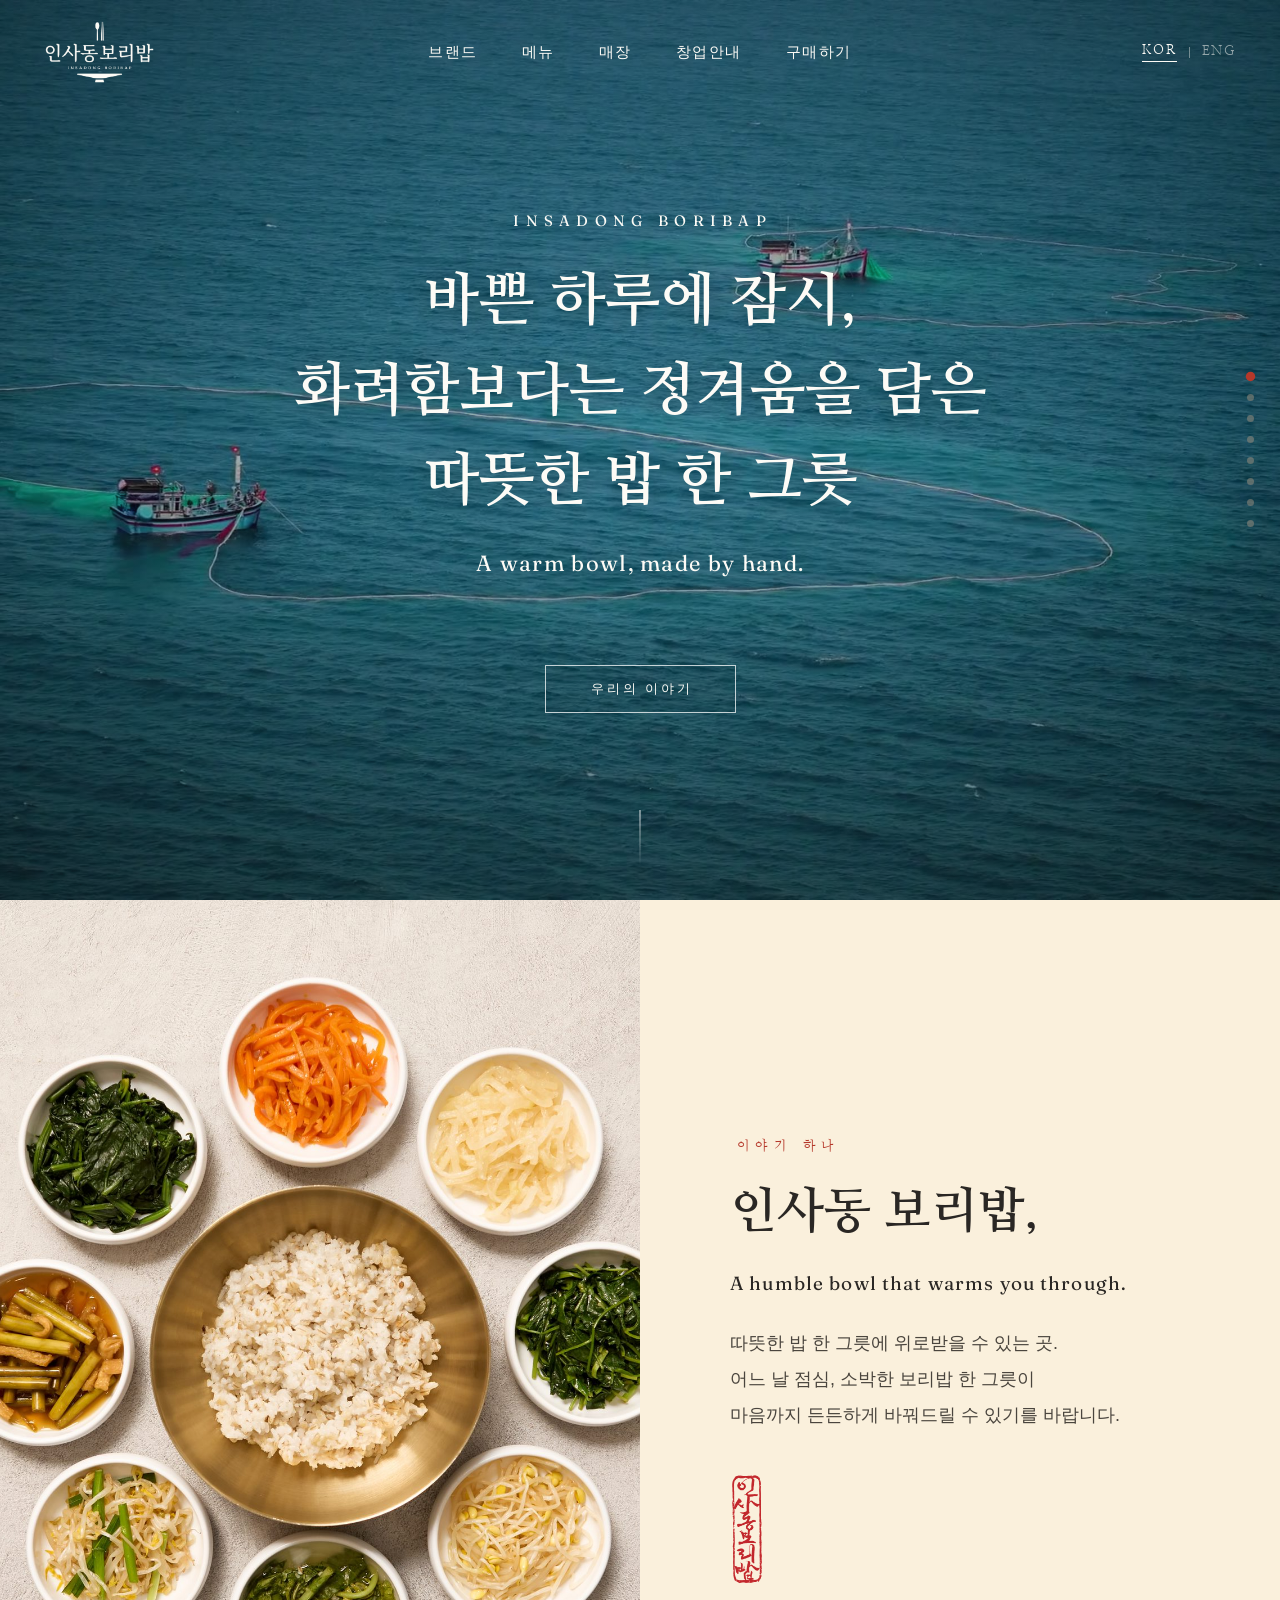
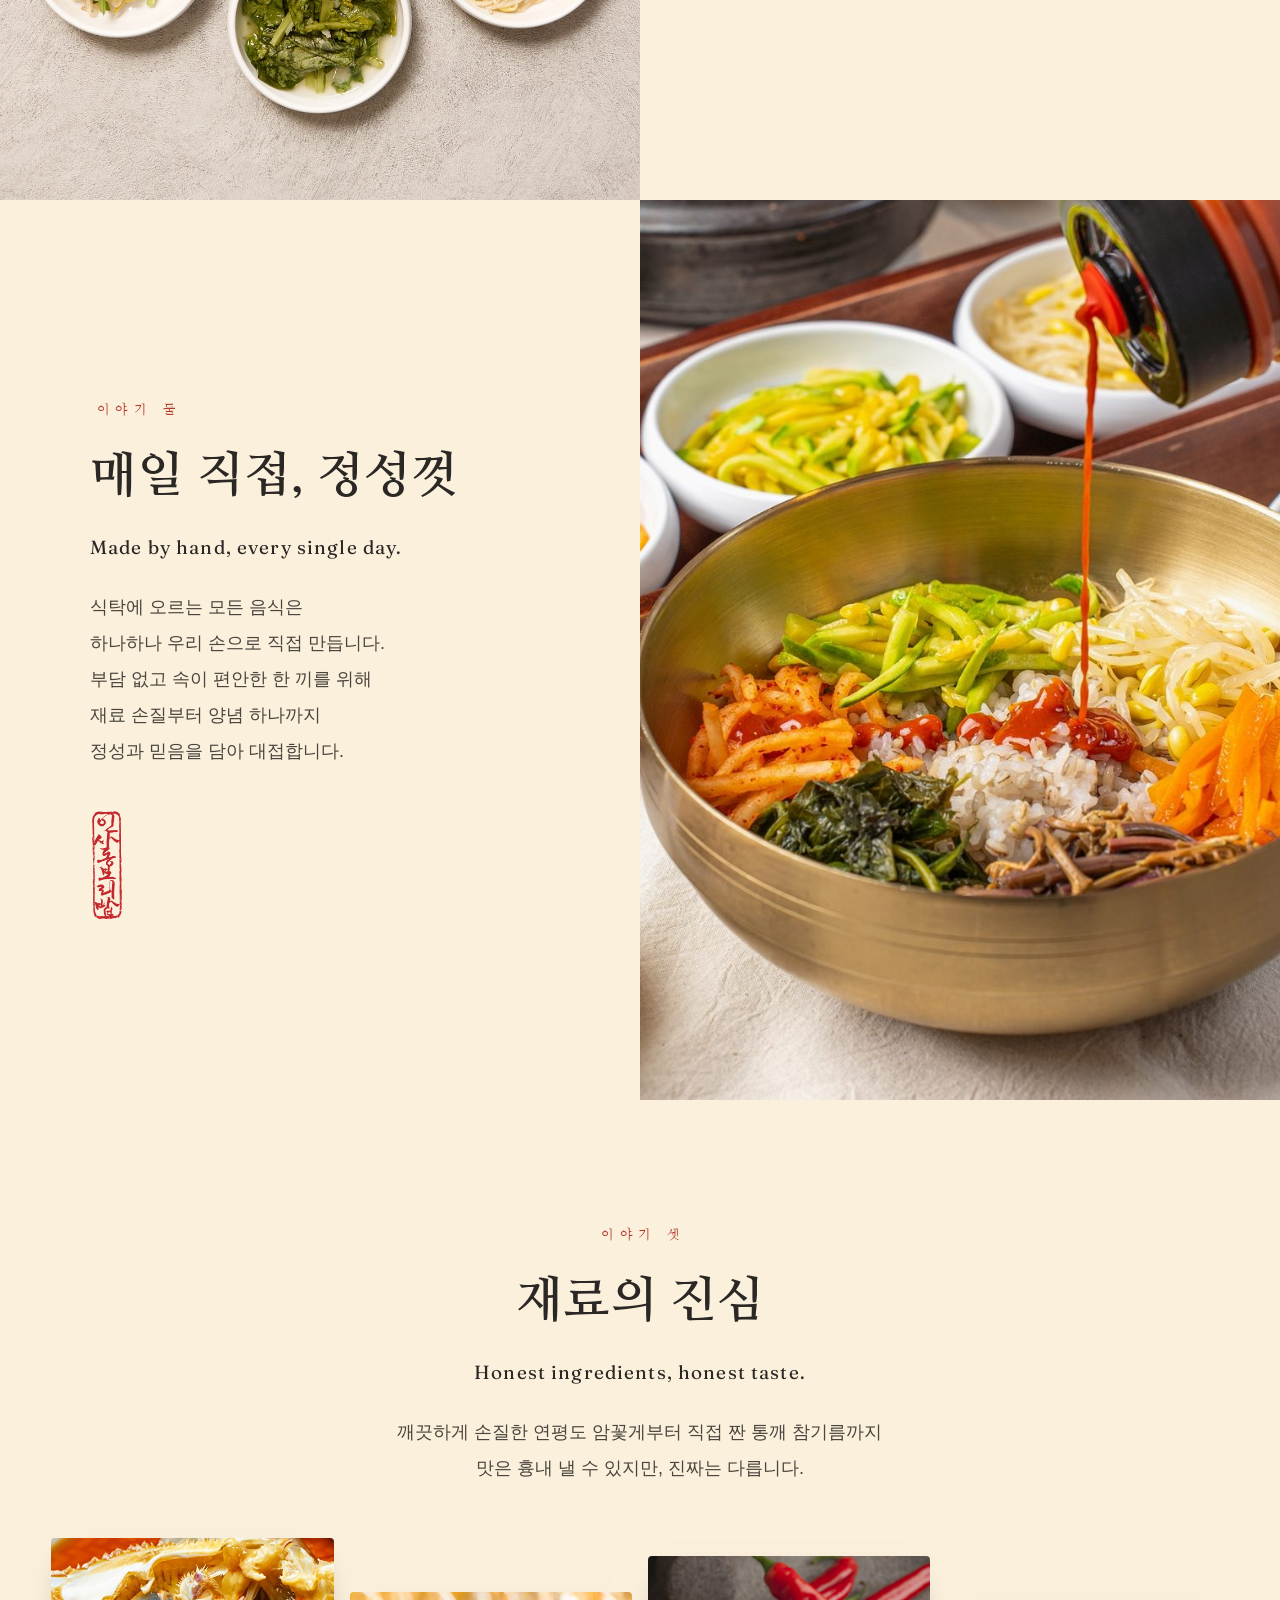
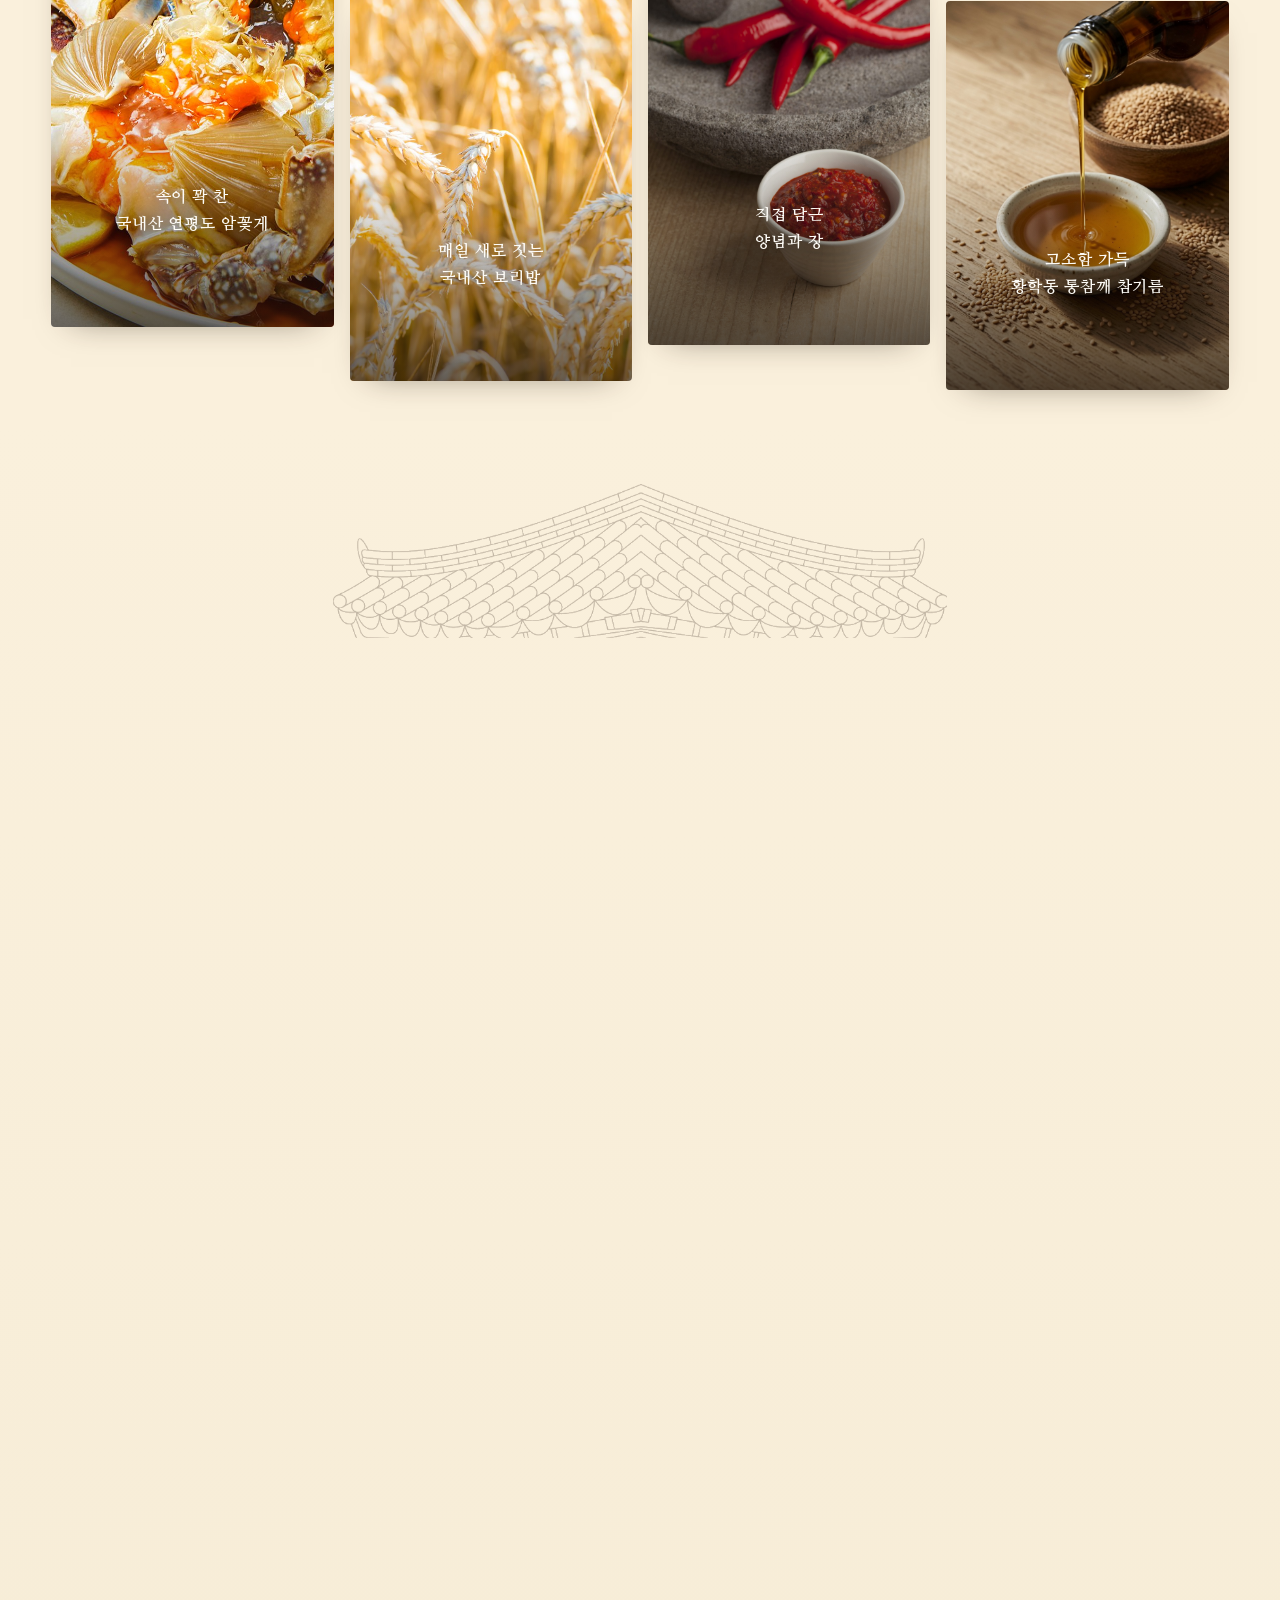
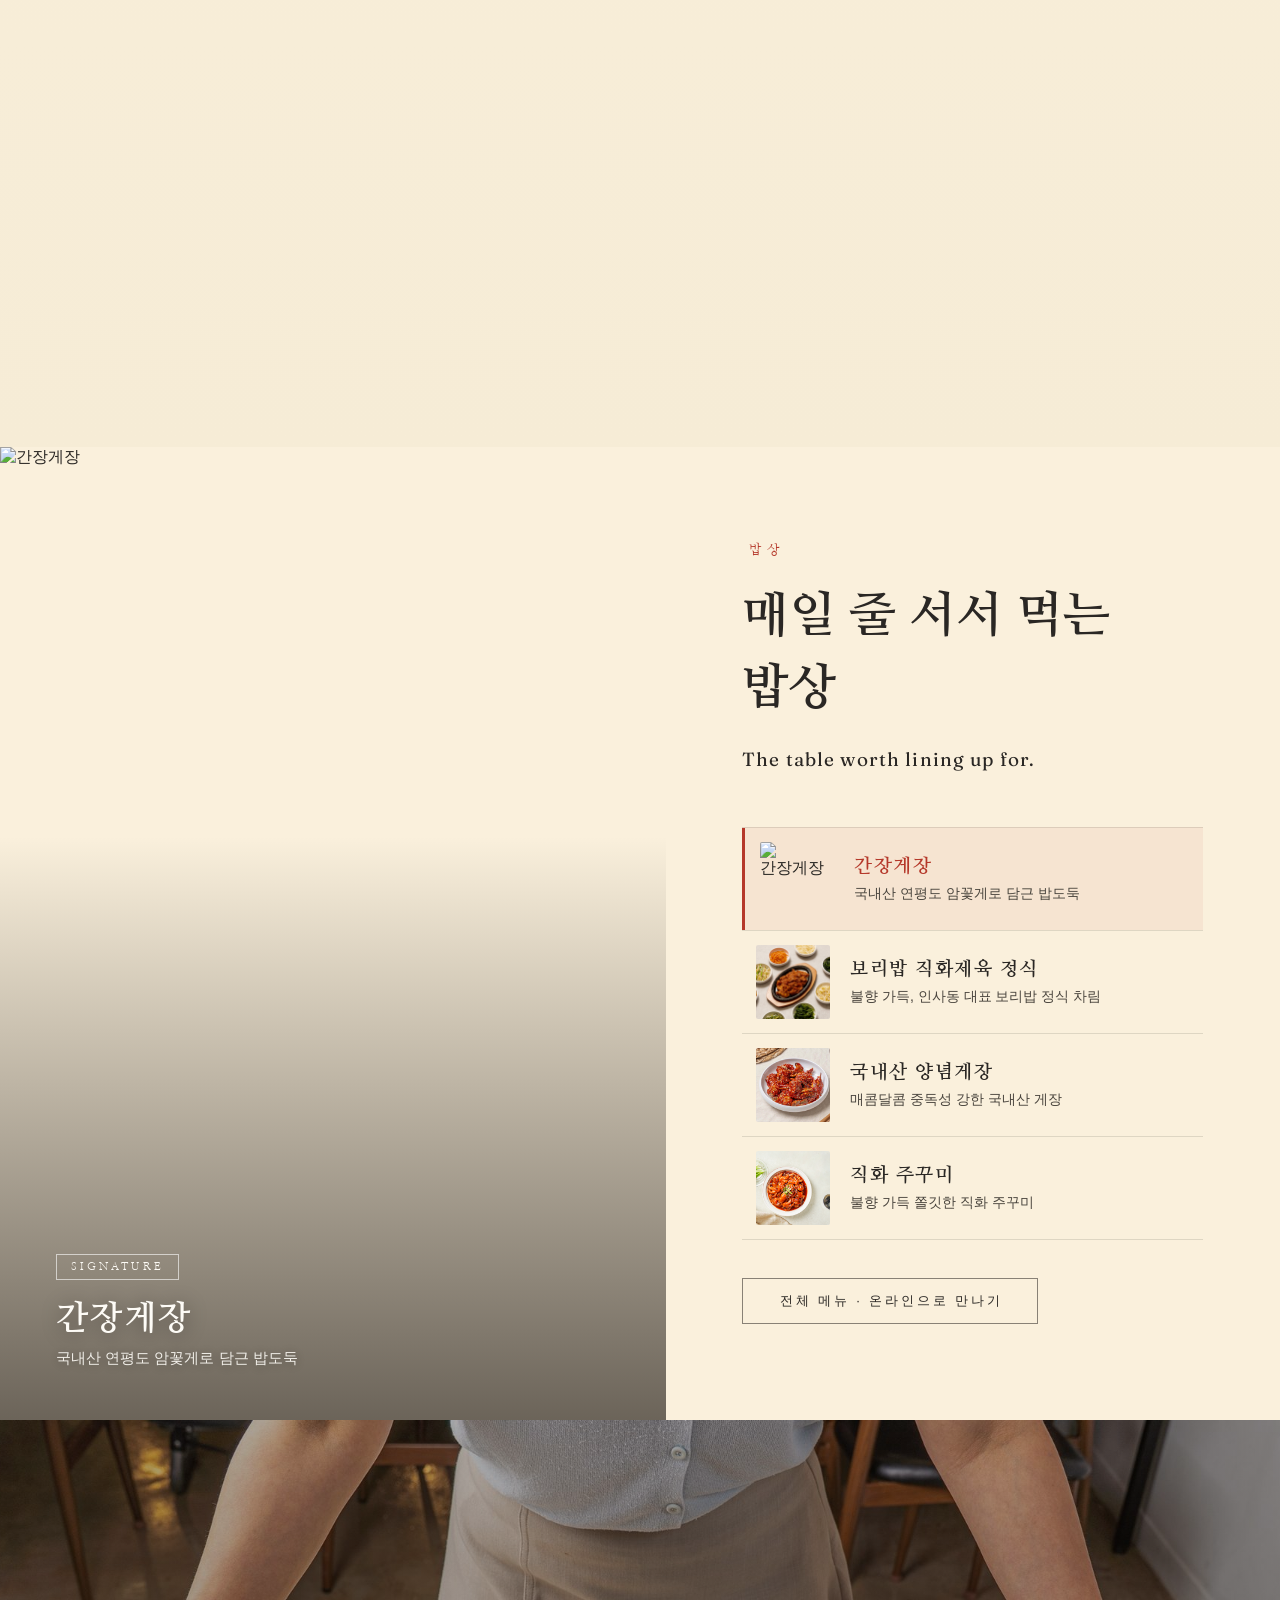
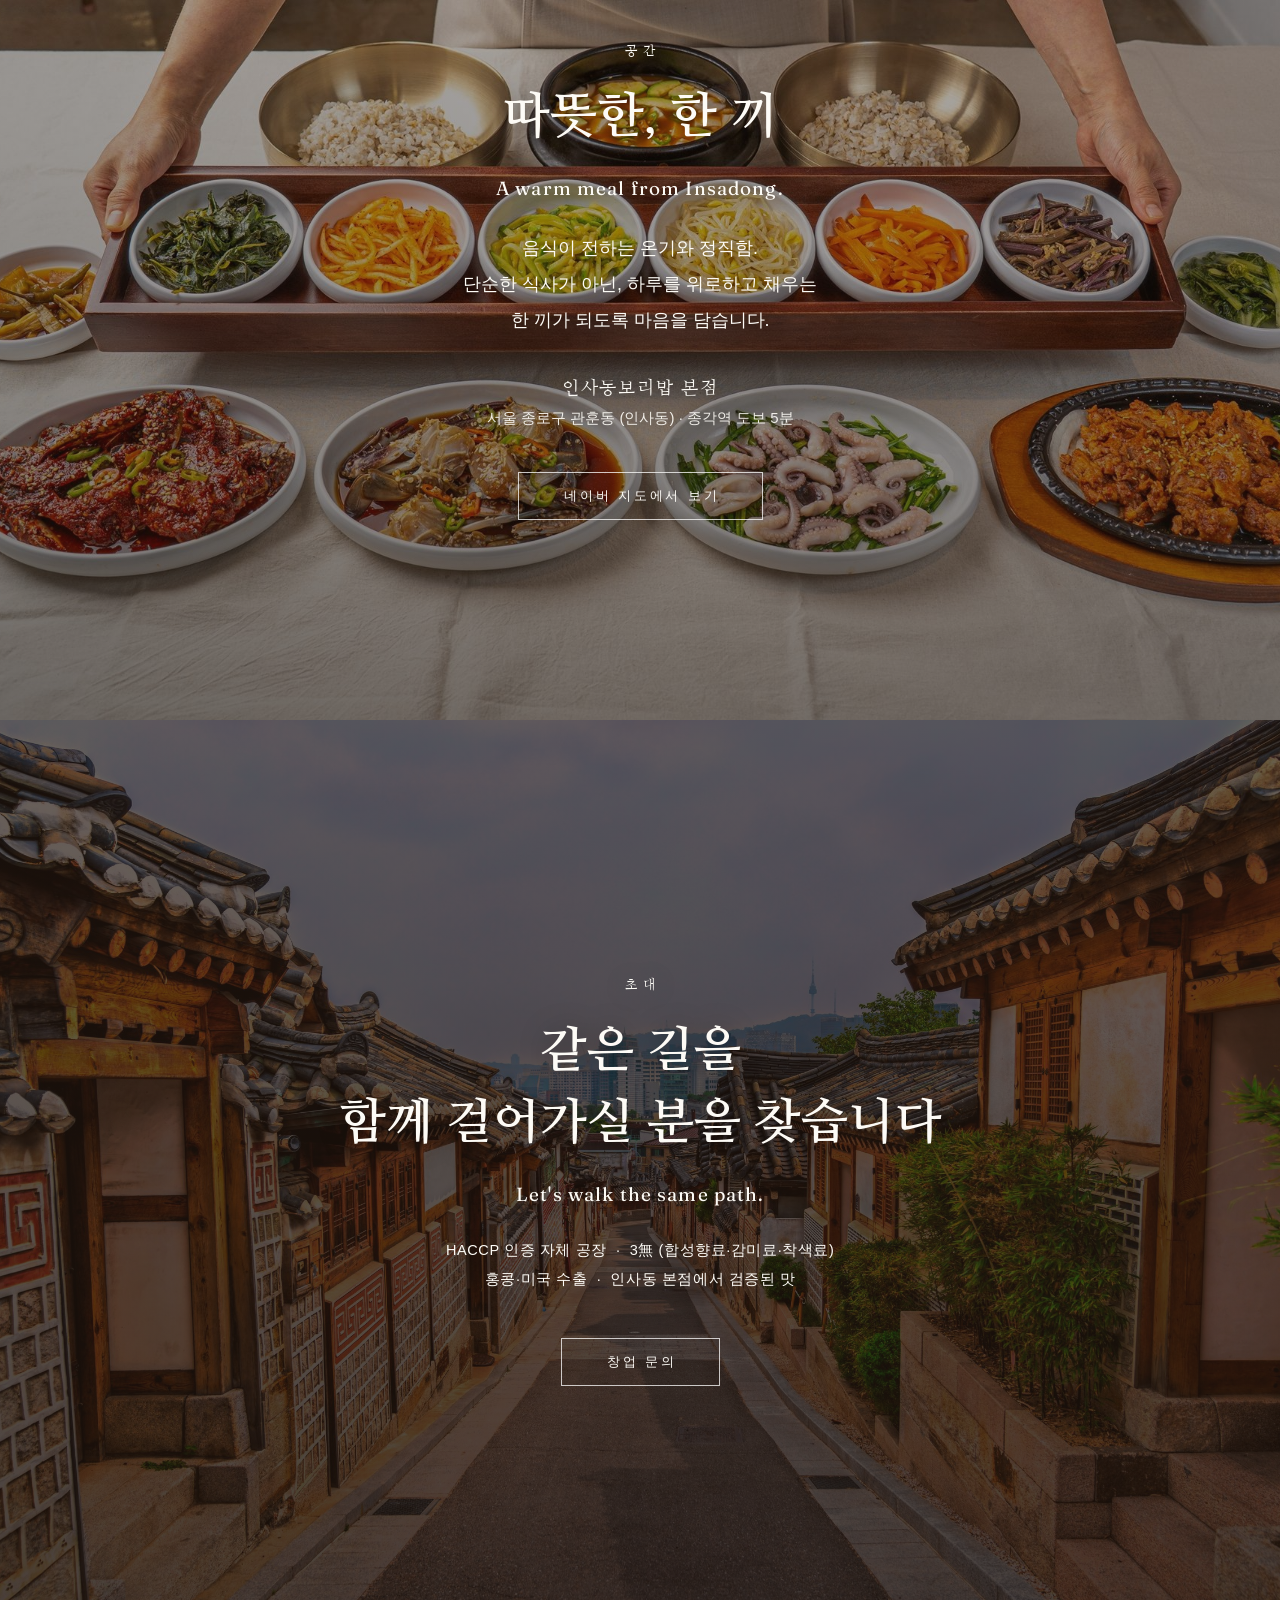
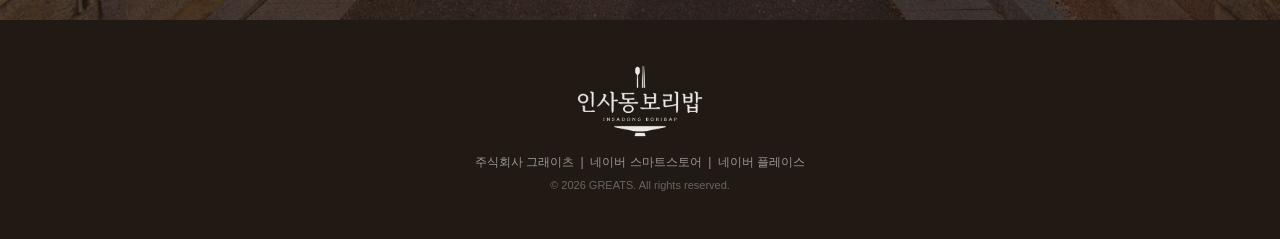
==== site/index.html @ c81be46f "S1 히어로: 배경 영상 삽입 + 반응형(PC 고화질/모바일 경량) - hero 배경 영상(9컷 몽타주: 들판·논·보리→바다3→북촌·한옥·처마), 자연 색보정 - object-fi" ====
<!DOCTYPE html>
<html lang="ko">
<head>
<meta charset="UTF-8">
<meta name="viewport" content="width=device-width, initial-scale=1.0">
<title>인사동보리밥 — 따뜻한 밥 한 그릇</title>
<meta name="description" content="서울 인사동 골목길, 화려함보다는 정겨움을 담은 따뜻한 밥 한 그릇. 인사동보리밥의 이야기.">
<link rel="preconnect" href="https://fonts.googleapis.com">
<link rel="preconnect" href="https://fonts.gstatic.com" crossorigin>
<link href="https://fonts.googleapis.com/css2?family=Noto+Serif+KR:wght@300;400;600&display=swap" rel="stylesheet">
<!-- 헤드라인: 아리따부리 (아모레퍼시픽) — fonts-archive CDN -->
<link href="https://cdn.jsdelivr.net/gh/fonts-archive/AritaBuri/AritaBuri.css" rel="stylesheet">
<!-- 영문 전용 후보: 핸드크래프트 세리프 -->
<link href="https://fonts.googleapis.com/css2?family=Fraunces:opsz,wght@9..144,400;9..144,500&family=Spectral:wght@400;500&family=EB+Garamond:wght@400;500&family=Newsreader:opsz,wght@6..72,400;6..72,500&display=swap" rel="stylesheet">
<!-- 한자 넘버링 후보 -->
<link href="https://fonts.googleapis.com/css2?family=Nanum+Myeongjo:wght@400;700;800&family=Noto+Serif+TC:wght@400;500;600&family=Ma+Shan+Zheng&family=Gowun+Batang:wght@400;700&display=swap" rel="stylesheet">
<link rel="stylesheet" as="style" crossorigin href="https://cdn.jsdelivr.net/gh/orioncactus/pretendard@v1.3.9/dist/web/variable/pretendardvariable-dynamic-subset.min.css">
<link rel="stylesheet" href="css/style.css">
</head>
<body>

<!-- ===== 헤더 ===== -->
<header class="site-header" id="siteHeader">
  <a class="logo" href="#hero" aria-label="인사동보리밥">
    <img class="logo-img logo-w" src="assets/img/logo-white.png" alt="인사동보리밥 INSADONG BORIBAP">
    <img class="logo-img logo-k" src="assets/img/logo-ink.png" alt="" aria-hidden="true">
  </a>
  <nav class="gnb" aria-label="주 메뉴">
    <a href="#story-1">브랜드</a>
    <a href="#table">메뉴</a>
    <a href="#space">매장</a>
    <a href="#invite">창업안내</a>
    <a href="https://smartstore.naver.com/greatsfb" target="_blank" rel="noopener">구매하기</a>
  </nav>
  <div class="header-utils">
    <a class="lang active" href="#" aria-current="true">KOR</a>
    <span class="lang-sep" aria-hidden="true"></span>
    <a class="lang" href="#" title="English — 준비중">ENG</a>
  </div>
  <button class="nav-toggle" id="navToggle" aria-label="메뉴" aria-expanded="false" aria-controls="mNav">
    <span></span><span></span><span></span>
  </button>
</header>

<!-- 모바일 전체화면 메뉴 -->
<div class="m-nav" id="mNav" aria-hidden="true">
  <a href="#story-1">브랜드</a>
  <a href="#table">메뉴</a>
  <a href="#space">매장</a>
  <a href="#invite">창업안내</a>
  <a href="https://smartstore.naver.com/greatsfb" target="_blank" rel="noopener">구매하기</a>
  <div class="m-nav-lang">
    <a class="lang active" href="#">KOR</a>
    <span class="lang-sep" aria-hidden="true"></span>
    <a class="lang" href="#" title="English — 준비중">ENG</a>
  </div>
</div>

<!-- ===== 우측 도트 네비 ===== -->
<nav class="dot-nav" aria-label="섹션 이동">
  <a href="#hero"    title="인사동보리밥"></a>
  <a href="#story-1" title="이야기 하나 — 인사동 보리밥"></a>
  <a href="#story-2" title="이야기 둘 — 매일 직접, 정성껏"></a>
  <a href="#story-3" title="이야기 셋 — 재료의 진심"></a>
  <a href="#story-4" title="이야기 넷 — 네 가지 약속"></a>
  <a href="#table"   title="밥상"></a>
  <a href="#space"   title="공간"></a>
  <a href="#invite"  title="초대"></a>
</nav>

<main class="snap-container">

  <!-- ===== S1. 히어로 ===== -->
  <section class="panel hero" id="hero">
    <video class="hero-video" autoplay muted loop playsinline preload="auto" poster="assets/video/hero-poster.jpg" aria-hidden="true"
           data-desktop="assets/video/hero-montage.mp4" data-mobile="assets/video/hero-montage-mobile.mp4"></video>
    <div class="panel-inner center light">
      <p class="eyebrow">INSADONG BORIBAP</p>
      <h1 class="headline">
        바쁜 하루에 잠시,<br>
        화려함보다는 정겨움을 담은<br>
        따뜻한 밥 한 그릇
      </h1>
      <p class="sub-en">A warm bowl, made by hand.</p>
      <a class="btn-outline" href="#story-1">우리의 이야기</a>
    </div>
    <div class="scroll-hint" aria-hidden="true"><span></span></div>
  </section>

  <!-- ===== S2. 이야기 하나 — 인사동 보리밥 ===== -->
  <section class="panel split" id="story-1">
    <div class="split-photo">
      <img src="assets/img/story-boribap.jpg" alt="보리밥 한 그릇과 나물 찬">
    </div>
    <div class="split-copy hanji">
      <p class="chapter">이야기 하나</p>
      <h2 class="h-headline">인사동 보리밥<span class="red">,</span></h2>
      <p class="sub-en-s">A humble bowl that warms you through.</p>
      <p class="body-copy">
        따뜻한 밥 한 그릇에 위로받을 수 있는 곳.<br>
        어느 날 점심, 소박한 보리밥 한 그릇이<br>
        마음까지 든든하게 바꿔드릴 수 있기를 바랍니다.
      </p>
      <span class="seal" aria-hidden="true"></span>
    </div>
  </section>

  <!-- ===== S3. 이야기 둘 — 매일 직접, 정성껏 ===== -->
  <section class="panel split reverse" id="story-2">
    <div class="split-copy hanji">
      <p class="chapter">이야기 둘</p>
      <h2 class="h-headline">매일 직접<span class="red">,</span> 정성껏</h2>
      <p class="sub-en-s">Made by hand, every single day.</p>
      <p class="body-copy">
        식탁에 오르는 모든 음식은<br>
        하나하나 우리 손으로 직접 만듭니다.<br>
        부담 없고 속이 편안한 한 끼를 위해<br>
        재료 손질부터 양념 하나까지<br>
        정성과 믿음을 담아 대접합니다.
      </p>
      <span class="seal" aria-hidden="true"></span>
    </div>
    <div class="split-photo">
      <img src="assets/img/story-hands.jpg" alt="놋그릇에 참기름을 두르는 손">
    </div>
  </section>

  <!-- ===== S4. 이야기 셋 — 재료의 진심 (4단 재료 조합) ===== -->
  <section class="panel ingredients" id="story-3">
    <div class="ing-copy">
      <p class="chapter">이야기 셋</p>
      <h2 class="h-headline">재료의 진심</h2>
      <p class="sub-en-s">Honest ingredients, honest taste.</p>
      <p class="body-copy">
        깨끗하게 손질한 연평도 암꽃게부터 직접 짠 통깨 참기름까지<br>
        맛은 흉내 낼 수 있지만, 진짜는 다릅니다.
      </p>
    </div>
    <div class="ing-strip">
      <figure>
        <img src="assets/img/ing-gejang.jpg" alt="속이 꽉 찬 간장게장">
        <figcaption>
          <span class="ing-name">속이 꽉 찬<br>국내산 연평도 암꽃게</span>
          <span class="ing-desc">서해 연평도 암꽃게만 골라, 알이 꽉 찬 제철에 정성껏 담급니다.</span>
        </figcaption>
      </figure>
      <figure>
        <img src="assets/img/ing-barley.jpg" alt="국내산 보리">
        <figcaption>
          <span class="ing-name">매일 새로 짓는<br>국내산 보리밥</span>
          <span class="ing-desc">매일 아침 새로 지어, 구수하게 올리는 국내산 보리밥.</span>
        </figcaption>
      </figure>
      <figure>
        <img src="assets/img/story-jang.jpg" alt="직접 담근 고추장" class="pos-bottom">
        <figcaption>
          <span class="ing-name">직접 담근<br>양념과 장</span>
          <span class="ing-desc">직접 담근 장으로만 내는, 깊고 진한 감칠맛.</span>
        </figcaption>
      </figure>
      <figure>
        <img src="assets/img/ing-chamgireum.jpg" alt="황학동 통참깨로 짠 참기름">
        <figcaption>
          <span class="ing-name">고소함 가득<br>황학동 통참깨 참기름</span>
          <span class="ing-desc">황학동 통참깨를 그날그날 짜낸, 고소함 가득한 참기름.</span>
        </figcaption>
      </figure>
    </div>
  </section>

  <!-- ===== S5. 이야기 넷 — 네 가지 약속 ===== -->
  <section class="panel promises" id="story-4">
    <div class="panel-inner center">
      <img class="roofline" src="assets/img/deco-roofline-ink.png" alt="" aria-hidden="true">
      <p class="chapter">이야기 넷</p>
      <h2 class="h-headline promise-title">4<span class="ge">게</span>의 약속</h2>
      <p class="sub-en-s">Four promises we keep.</p>
      <ul class="promise-grid">
        <li>
          <div class="p-photo"><img src="assets/img/promise-1.jpg" alt="국내산 재료를 직접 손질하는 손"></div>
          <div class="p-body">
            <span class="p-num">첫 번째 약속</span>
            <h3>깐깐하게</h3>
            <p>국내산 재료를 골라<br>매일 직접 손질합니다</p>
          </div>
        </li>
        <li>
          <div class="p-photo"><img src="assets/img/promise-2.jpg" alt="푸짐한 보리밥 한 상"></div>
          <div class="p-body">
            <span class="p-num">두 번째 약속</span>
            <h3>든든하게</h3>
            <p>부담 없이 속이 편안한<br>한 끼를 차립니다</p>
          </div>
        </li>
        <li>
          <div class="p-photo"><img src="assets/img/promise-3.jpg" alt="붉게 무친 양념게장"></div>
          <div class="p-body">
            <span class="p-num">세 번째 약속</span>
            <h3>감칠맛나게</h3>
            <p>지나치지 않은 양념으로<br>본연의 풍미를 살립니다</p>
          </div>
        </li>
        <li>
          <div class="p-photo"><img src="assets/img/promise-4.jpg" alt="불판에 지글지글 익는 고기"></div>
          <div class="p-body">
            <span class="p-num">네 번째 약속</span>
            <h3>불맛나게</h3>
            <p>마지막엔 불향을 입혀<br>그 맛을 완성합니다</p>
          </div>
        </li>
      </ul>
    </div>
  </section>

  <!-- ===== S6. 밥상 (좌 대표 대형 + 우 메뉴 리스트) ===== -->
  <section class="panel table-sec" id="table">
    <div class="table-feature">
      <img id="featureImg" src="assets/img/menu-gejang.jpg" alt="간장게장">
      <div class="feature-cap">
        <span class="feature-badge" id="featureBadge">SIGNATURE</span>
        <h3 id="featureTitle">간장게장</h3>
        <p id="featureDesc">국내산 연평도 암꽃게로 담근 밥도둑</p>
      </div>
    </div>
    <div class="table-list">
      <p class="chapter">밥상</p>
      <h2 class="h-headline">매일 줄 서서 먹는 밥상</h2>
      <p class="sub-en-s">The table worth lining up for.</p>
      <ul class="menu-list">
        <li class="active" data-img="assets/img/menu-gejang.jpg" data-title="간장게장" data-desc="국내산 연평도 암꽃게로 담근 밥도둑" data-badge="SIGNATURE">
          <img src="assets/img/menu-gejang.jpg" alt="간장게장">
          <div class="ml-text">
            <h4>간장게장</h4>
            <p>국내산 연평도 암꽃게로 담근 밥도둑</p>
          </div>
        </li>
        <li data-img="assets/img/menu-jeyuk.jpg" data-title="보리밥 직화제육 정식" data-desc="불향 가득, 인사동 대표 보리밥 정식 차림" data-badge="대표 정식">
          <img src="assets/img/menu-jeyuk.jpg" alt="보리밥 직화제육 정식">
          <div class="ml-text">
            <h4>보리밥 직화제육 정식</h4>
            <p>불향 가득, 인사동 대표 보리밥 정식 차림</p>
          </div>
        </li>
        <li data-img="assets/img/menu-yangnyeom-gejang.jpg" data-title="국내산 양념게장" data-desc="매콤달콤 중독성 강한 국내산 게장" data-badge="">
          <img src="assets/img/menu-yangnyeom-gejang.jpg" alt="국내산 양념게장">
          <div class="ml-text">
            <h4>국내산 양념게장</h4>
            <p>매콤달콤 중독성 강한 국내산 게장</p>
          </div>
        </li>
        <li data-img="assets/img/menu-jukkumi.jpg" data-title="직화 주꾸미" data-desc="불향 가득 쫄깃한 직화 주꾸미" data-badge="">
          <img src="assets/img/menu-jukkumi.jpg" alt="직화 주꾸미">
          <div class="ml-text">
            <h4>직화 주꾸미</h4>
            <p>불향 가득 쫄깃한 직화 주꾸미</p>
          </div>
        </li>
      </ul>
      <a class="btn-outline dark slim" href="https://smartstore.naver.com/greatsfb" target="_blank" rel="noopener">전체 메뉴 · 온라인으로 만나기</a>
    </div>
  </section>

  <!-- ===== S7. 공간 ===== -->
  <section class="panel full-photo" id="space">
    <div class="full-bg jeongsung" role="img" aria-label="정갈하게 차려지는 한 상"></div>
    <div class="panel-inner center light">
      <p class="chapter light">공간</p>
      <h2 class="h-headline">따뜻한<span class="red">,</span> 한 끼</h2>
      <p class="sub-en-s">A warm meal from Insadong.</p>
      <p class="body-copy wide">
        음식이 전하는 온기와 정직함.<br>
        단순한 식사가 아닌, 하루를 위로하고 채우는<br>
        한 끼가 되도록 마음을 담습니다.
      </p>
      <div class="place-card">
        <p class="place-name">인사동보리밥 본점</p>
        <p class="place-addr">서울 종로구 관훈동 (인사동) · 종각역 도보 5분</p>
        <a class="btn-outline" href="https://naver.me/5b0AiKjp" target="_blank" rel="noopener">네이버 지도에서 보기</a>
      </div>
    </div>
  </section>

  <!-- ===== S8. 초대 + 푸터 ===== -->
  <section class="panel invite" id="invite">
    <div class="panel-inner center light">
      <p class="chapter light">초대</p>
      <h2 class="h-headline">같은 길을<br>함께 걸어가실 분을 찾습니다</h2>
      <p class="sub-en-s">Let's walk the same path.</p>
      <p class="body-copy wide dim">
        HACCP 인증 자체 공장 &nbsp;·&nbsp; 3無 (합성향료·감미료·착색료)<br>
        홍콩·미국 수출 &nbsp;·&nbsp; 인사동 본점에서 검증된 맛
      </p>
      <a class="btn-outline" href="mailto:boksoondoga@example.com" data-todo="창업문의 채널 확정 필요">창업 문의</a>
    </div>
  </section>

</main>

<!-- ===== 푸터 (스냅·도트 네비 제외) ===== -->
<footer class="site-footer">
  <img class="f-logo-img" src="assets/img/logo-white.png" alt="인사동보리밥 INSADONG BORIBAP">
  <p class="f-info">
    주식회사 그래이츠 &nbsp;|&nbsp;
    <a href="https://smartstore.naver.com/greatsfb" target="_blank" rel="noopener">네이버 스마트스토어</a> &nbsp;|&nbsp;
    <a href="https://naver.me/5b0AiKjp" target="_blank" rel="noopener">네이버 플레이스</a>
  </p>
  <p class="f-copy">© 2026 GREATS. All rights reserved.</p>
</footer>

<script>
// 히어로 배경 영상: 화면폭에 따라 PC 고화질(43MB)/모바일 경량(12MB) 소스 선택
(function () {
  const v = document.querySelector('.hero-video');
  if (!v) return;
  v.src = window.matchMedia('(max-width: 900px)').matches ? v.dataset.mobile : v.dataset.desktop;
  v.load();
  v.play().catch(function () {});
})();

// 스크롤스파이: 도트 활성화 + 밝은 섹션에서 헤더 색 반전 (애니메이션 아님, 상태 표시용)
const sections = document.querySelectorAll('.panel');
const dots = document.querySelectorAll('.dot-nav a');
const header = document.getElementById('siteHeader');
const lightSections = new Set(['story-1', 'story-2', 'story-3', 'story-4', 'table']);
const io = new IntersectionObserver(entries => {
  entries.forEach(e => {
    if (!e.isIntersecting) return;
    const idx = [...sections].indexOf(e.target);
    dots.forEach((d, i) => d.classList.toggle('active', i === idx));
    header.classList.toggle('on-light', lightSections.has(e.target.id));
  });
}, { threshold: 0.6 });
sections.forEach(s => io.observe(s));

// S6 밥상: 메뉴 항목 클릭 → 왼쪽 대표컷 교체·고정 (기본 = 첫 항목 선택)
(function () {
  const img = document.getElementById('featureImg');
  const ttl = document.getElementById('featureTitle');
  const dsc = document.getElementById('featureDesc');
  const bdg = document.getElementById('featureBadge');
  const items = document.querySelectorAll('.menu-list li');
  if (!img || !items.length) return;
  let t;
  function select(li) {
    if (li.classList.contains('active')) return;
    items.forEach(function (x) { x.classList.remove('active'); });
    li.classList.add('active');
    // 모바일: 대표컷이 위에 있으므로 탭 시 대표컷으로 스크롤(반응이 화면에 보이게)
    if (window.matchMedia('(max-width: 900px)').matches) {
      const feat = document.querySelector('.table-feature');
      if (feat) feat.scrollIntoView({ behavior: 'smooth', block: 'center' });
    }
    img.style.opacity = 0;
    clearTimeout(t);
    t = setTimeout(function () {
      img.src = li.dataset.img; img.alt = li.dataset.title;
      ttl.textContent = li.dataset.title; dsc.textContent = li.dataset.desc;
      if (li.dataset.badge) { bdg.textContent = li.dataset.badge; bdg.style.display = ''; }
      else { bdg.style.display = 'none'; }
      img.style.opacity = 1;
    }, 150);
  }
  items.forEach(function (li) { li.addEventListener('click', function () { select(li); }); });
})();

// 모바일 햄버거 메뉴 토글
(function () {
  const btn = document.getElementById('navToggle');
  const nav = document.getElementById('mNav');
  if (!btn || !nav) return;
  function setOpen(open) {
    nav.classList.toggle('open', open);
    btn.classList.toggle('is-open', open);
    btn.setAttribute('aria-expanded', open ? 'true' : 'false');
    nav.setAttribute('aria-hidden', open ? 'false' : 'true');
    document.body.classList.toggle('m-open', open);
  }
  btn.addEventListener('click', function () { setOpen(!nav.classList.contains('open')); });
  nav.querySelectorAll('a').forEach(function (a) {
    a.addEventListener('click', function () { setOpen(false); });
  });
})();

// 스크롤 진입 시 페이드업 (절제된 등장 모션)
(function () {
  if (!('IntersectionObserver' in window)) return;
  const sel = '.chapter, .eyebrow, .h-headline, .headline, .sub-en, .sub-en-s, .body-copy, .v-head-wrap, .place-card, .feature-cap, .promise-grid, .ing-strip, .menu-list, .btn-outline';
  document.querySelectorAll('.panel').forEach(function (panel) {
    panel.querySelectorAll(sel).forEach(function (el, i) {
      el.classList.add('reveal');
      el.style.transitionDelay = (i * 0.07) + 's';
    });
  });
  const io = new IntersectionObserver(function (entries) {
    entries.forEach(function (e) {
      if (e.isIntersecting) { e.target.classList.add('in'); io.unobserve(e.target); }
    });
  }, { threshold: 0.12 });
  document.querySelectorAll('.reveal').forEach(function (el) { io.observe(el); });
})();
</script>
</body>
</html>
---- site/css/style.css ----
/* ==========================================================
   인사동보리밥 — 메인 페이지 v1
   컨셉: 스토리텔링 · 깔끔 · 심플 · 모던 · 고급 · 따뜻함
   레퍼런스: boksoon.com (풀스크린 스냅 + 섹션당 메시지 1개)
   ========================================================== */

:root {
  /* 스토리카드 실측 배경: #F8EEDB ~ #FBF0D9 (버터 크림) */
  --cream:      #FAF0DC;
  --hanji:      #F6ECD6;
  --ink:        #2A2724;   /* 먹색 텍스트 */
  --ink-soft:   #4A453E;
  --seal-red:   #B5382A;   /* 낙관 레드 — 포인트 전용 */
  --dark:       #1C1917;   /* 다크 그레인 */
  --white:      #FDFBF6;

  /* 헤드라인: 아리따부리(아모레퍼시픽, 웹폰트) → 웜 명조 폴백 */
  --serif: 'Arita Buri', 'Maru Buri', 'Nanum Myeongjo', 'Noto Serif KR', serif;
  --serif-en: 'Fraunces', 'Arita Buri', serif;   /* 영문 서브 전용 */
  --serif-cjk: 'Noto Serif TC', 'Nanum Myeongjo', 'Arita Buri', serif;   /* 한자 넘버링 전용 */
  --sans:  'Pretendard Variable', Pretendard, sans-serif;
}

* { margin: 0; padding: 0; box-sizing: border-box; }

html { scroll-snap-type: y mandatory; scroll-behavior: smooth; }
body {
  font-family: var(--sans);
  color: var(--ink);
  background: var(--cream);
  -webkit-font-smoothing: antialiased;
  word-break: keep-all;          /* 한글 어절 단위 줄바꿈 (중간 끊김 방지) */
}

img { display: block; max-width: 100%; }
a { color: inherit; text-decoration: none; }

/* ===== 스냅 패널 공통 ===== */
.panel {
  position: relative;
  min-height: 100vh;
  min-height: 100svh;
  scroll-snap-align: start;
  overflow: hidden;
}
.panel-inner {
  position: relative;
  z-index: 2;
  max-width: 1080px;
  margin: 0 auto;
  padding: 120px 48px 96px;
  min-height: 100vh;
  min-height: 100svh;
  display: flex;
  flex-direction: column;
  justify-content: center;
  align-items: flex-start;
}
.panel-inner.center { align-items: center; text-align: center; }
.light { color: var(--white); }
.panel-inner.light { text-shadow: 0 2px 28px rgba(0, 0, 0, .38); }

/* ===== 타이포 ===== */
.eyebrow {
  font-family: var(--serif-en);
  font-size: 15px;
  letter-spacing: .42em;
  text-indent: .42em;
  opacity: .85;
  margin-bottom: 28px;
}
.headline {
  font-family: var(--serif);
  font-weight: 700;
  font-size: clamp(34px, 4.6vw, 58px);
  line-height: 1.55;
  text-wrap: balance;
}
.h-headline {
  font-family: var(--serif);
  font-weight: 700;
  font-size: clamp(30px, 3.8vw, 50px);
  line-height: 1.48;
  margin-bottom: 28px;
}
.sub-en {
  font-family: var(--serif-en);
  font-size: 22px;
  letter-spacing: .06em;
  opacity: .82;
  margin: 22px 0 44px;
}
.chapter {
  font-family: var(--serif);
  font-size: 13px;
  letter-spacing: .5em;
  text-indent: .5em;
  color: var(--seal-red);
  margin-bottom: 22px;
}
.chapter.light { color: var(--white); opacity: .75; }
.sub-en-s {
  font-family: var(--serif-en);
  font-size: 19px;
  letter-spacing: .06em;
  opacity: .6;
  margin: -6px 0 30px;
}
.body-copy {
  font-size: 18px;
  font-weight: 400;
  line-height: 2.0;
  color: var(--ink-soft);
}
.body-copy.wide { color: inherit; opacity: .92; }
.body-copy.dim { opacity: .78; font-size: 14.5px; letter-spacing: .04em; }
.red { color: inherit; }   /* 쉼표 등 문장부호는 본문색 (빨강 제거) */

/* ===== 버튼 (복순도가식 아웃라인) ===== */
.btn-outline {
  display: inline-block;
  margin-top: 44px;
  padding: 14px 42px;
  font-size: 13px;
  letter-spacing: .22em;
  text-indent: .22em;
  border: 1px solid rgba(255, 255, 255, .75);
  color: var(--white);
  background: rgba(0, 0, 0, .04);
}
.btn-outline:hover { background: rgba(255, 255, 255, .14); }
.btn-outline.dark {
  border-color: rgba(42, 39, 36, .55);
  color: var(--ink);
  background: transparent;
}
.btn-outline.dark:hover { background: rgba(42, 39, 36, .06); }

/* ===== 헤더 (복순도가식: 로고 좌 / 네비 중앙 / 유틸 우) ===== */
.site-header {
  position: fixed;
  inset: 0 0 auto 0;
  z-index: 10;
  display: grid;
  grid-template-columns: 1fr auto 1fr;
  align-items: center;
  padding: 20px 44px;
  color: var(--white);
}
.logo { justify-self: start; line-height: 0; }
.logo-img { height: 64px; width: auto; }
.logo-k { display: none; }
.site-header.on-light .logo-w { display: none; }
.site-header.on-light .logo-k { display: block; }

.gnb {
  justify-self: center;
  display: flex;
  gap: 40px;
  align-items: center;
  font-size: 15px;
  font-weight: 500;
  letter-spacing: .1em;
}
.gnb a { padding: 6px 2px; }
.gnb a:hover { opacity: .65; }

.header-utils {
  justify-self: end;
  display: flex;
  align-items: center;
  gap: 12px;
  font-family: var(--serif);
  font-size: 13px;
  letter-spacing: .14em;
}
.header-utils .lang { opacity: .55; }
.header-utils .lang.active { opacity: 1; border-bottom: 1px solid currentColor; padding-bottom: 2px; }
.header-utils .lang:hover { opacity: 1; }
.lang-sep { width: 1px; height: 11px; background: currentColor; opacity: .4; }

.site-header.on-light { color: var(--ink); }

/* 햄버거 버튼 (모바일 전용) */
.nav-toggle {
  display: none;
  justify-self: end;
  flex-direction: column;
  justify-content: center;
  gap: 5px;
  width: 30px; height: 30px;
  background: none; border: 0; padding: 0;
  cursor: pointer;
  z-index: 12;
}
.nav-toggle span {
  display: block; height: 2px; width: 24px;
  background: currentColor;
  transition: transform .3s ease, opacity .3s ease;
}
.nav-toggle.is-open span:nth-child(1) { transform: translateY(7px) rotate(45deg); }
.nav-toggle.is-open span:nth-child(2) { opacity: 0; }
.nav-toggle.is-open span:nth-child(3) { transform: translateY(-7px) rotate(-45deg); }

/* 모바일 전체화면 메뉴 오버레이 */
.m-nav { display: none; }
.m-nav-lang { display: flex; align-items: center; gap: 12px; margin-top: 20px; font-family: var(--serif); font-size: 14px; letter-spacing: .14em; }
.m-nav-lang .lang { opacity: .55; }
.m-nav-lang .lang.active { opacity: 1; }

/* 스크롤 진입 페이드업 모션 */
.reveal {
  opacity: 0;
  transform: translateY(22px);
  transition: opacity .7s cubic-bezier(.22, .61, .36, 1), transform .7s cubic-bezier(.22, .61, .36, 1);
  will-change: opacity, transform;
}
.reveal.in { opacity: 1; transform: none; }
@media (prefers-reduced-motion: reduce) {
  .reveal { opacity: 1 !important; transform: none !important; transition: none !important; }
}
/* 밝은 섹션에서 사진 위 네비 가독성용 스크림 */
.site-header::before {
  content: '';
  position: absolute; inset: 0;
  opacity: 0;
  background: linear-gradient(rgba(250, 240, 220, .92), rgba(250, 240, 220, .55) 60%, rgba(250, 240, 220, 0));
  pointer-events: none;
  transition: opacity .3s;
}
.site-header.on-light::before { opacity: 1; }
.site-header > * { position: relative; z-index: 1; }

/* ===== 우측 도트 네비 ===== */
.dot-nav {
  position: fixed;
  right: 26px;
  top: 50%;
  transform: translateY(-50%);
  z-index: 10;
  display: flex;
  flex-direction: column;
  gap: 14px;
}
.dot-nav a {
  width: 7px; height: 7px;
  border-radius: 50%;
  background: rgba(150, 140, 125, .55);
}
.dot-nav a.active { background: var(--seal-red); transform: scale(1.35); }

/* ===== S1. 히어로 (배경 영상) ===== */
.hero-video {
  position: absolute; inset: 0;
  width: 100%; height: 100%;
  object-fit: cover;
  z-index: 0;
}
.hero::after {
  content: '';
  position: absolute; inset: 0;
  z-index: 1;
  background: linear-gradient(rgba(20, 15, 10, .40), rgba(20, 15, 10, .28) 50%, rgba(20, 15, 10, .50));
  pointer-events: none;
}
.scroll-hint {
  position: absolute; left: 50%; bottom: 34px; z-index: 2;
  transform: translateX(-50%);
}
.scroll-hint span {
  display: block; width: 1px; height: 56px;
  background: linear-gradient(rgba(255,255,255,.9), rgba(255,255,255,0));
}

/* ===== 분할 섹션 (S2/S3/S5) ===== */
.split { display: grid; grid-template-columns: 1fr 1fr; }
.split-photo { position: relative; }
.split-photo img {
  position: absolute; inset: 0;
  width: 100%; height: 100%;
  object-fit: cover;
}
.split-copy {
  position: relative;
  display: flex;
  flex-direction: column;
  justify-content: center;
  padding: 120px clamp(48px, 7vw, 110px) 96px;
}
/* 상세페이지·스토리카드와 동일한 매끈한 크림면 (텍스처 없음) */
.split-copy.hanji { background: var(--cream); }


/* 낙관 도장 — 스토리카드에서 추출한 진짜 전서체 인장 */
.seal {
  margin-top: 40px;
  width: 34px; height: 112px;
  background: url('../assets/img/seal.png') center / contain no-repeat;
  font-size: 0;              /* 내부 대체텍스트 숨김 */
}

/* ===== 풀스크린 사진 섹션 (S4/S7) ===== */
.full-bg { position: absolute; inset: 0; background-position: center; background-size: cover; }
.full-bg::after {
  content: '';
  position: absolute; inset: 0;
  background: rgba(22, 16, 10, .46);
}
/* S4: 재료의 진심 — 상단 카피 + 하단 3단 재료 스트립 */
.ingredients {
  display: flex;
  flex-direction: column;
  background: var(--cream);
}
.ing-copy {
  text-align: center;
  padding: 128px 24px 52px;
}
.ing-copy .body-copy { max-width: 560px; margin: 0 auto; }
/* 재료 스트립 — 오프셋 에디토리얼 + 호버 확장 */
.ing-strip {
  height: 54svh;
  display: flex;
  align-items: flex-start;
  gap: 16px;
  padding: 0 clamp(24px, 4vw, 64px);
  box-sizing: border-box;
}
.ing-strip figure {
  position: relative;
  flex: 1 1 0;
  min-width: 0;
  margin: 0;
  overflow: hidden;
  border-radius: 4px;
  box-shadow: 0 12px 32px -20px rgba(40, 26, 14, .55);
  transition: flex-grow .6s cubic-bezier(.22, .61, .36, 1),
              transform .6s cubic-bezier(.22, .61, .36, 1),
              box-shadow .6s ease;
}
/* 오프셋 — 타일 높이는 동일, 시작 위치(margin-top)만 엇갈리게 */
.ing-strip figure { height: 80%; }
.ing-strip figure:nth-child(1) { margin-top: 0; }
.ing-strip figure:nth-child(2) { margin-top: 6vh; }
.ing-strip figure:nth-child(3) { margin-top: 2vh; }
.ing-strip figure:nth-child(4) { margin-top: 7vh; }
.ing-strip figure:hover {
  flex-grow: 2.4;
  transform: translateY(-8px);
  box-shadow: 0 24px 50px -22px rgba(40, 26, 14, .62);
}
.ing-strip img {
  position: absolute; inset: 0;
  width: 100%; height: 100%;
  object-fit: cover;
  transition: transform .6s ease, filter .5s ease;
}
.ing-strip img.pos-bottom { object-position: center 78%; }
/* 다른 컬럼을 살짝 눌러 호버 대상에 시선 집중 */
.ing-strip:hover figure:not(:hover) img { filter: brightness(.7) saturate(.9); }
.ing-strip figure:hover img { transform: scale(1.04); }
.ing-strip figure::after {
  content: '';
  position: absolute; inset: 45% 0 0 0;
  background: linear-gradient(rgba(20, 14, 9, 0), rgba(20, 14, 9, .62));
  transition: inset .6s ease;
}
.ing-strip figcaption {
  position: absolute;
  left: 0; right: 0; bottom: 30px;
  z-index: 2;
  padding: 0 18px;
  text-align: center;
  color: var(--white);
  text-shadow: 0 1px 14px rgba(0, 0, 0, .45);
}
.ing-strip .ing-name {
  display: block;
  font-family: var(--serif);
  font-weight: 700;
  font-size: 16px;
  line-height: 1.7;
  letter-spacing: .06em;
}
.ing-strip .ing-desc {
  display: block;
  max-width: 300px;
  margin: 14px auto 0;
  font-family: var(--sans);
  font-size: 13px;
  line-height: 1.7;
  letter-spacing: .01em;
  word-break: keep-all;
  color: rgba(255, 255, 255, .9);
  opacity: 0;
  transform: translateY(10px);
  transition: opacity .45s ease .1s, transform .45s ease .1s;
}
.ing-strip figure:hover .ing-desc { opacity: 1; transform: none; }
.full-bg.jeongsung { background-image: url('../assets/img/space-table.jpg'); }
.full-bg.jeongsung::after {
  background: linear-gradient(rgba(25, 18, 12, .30), rgba(25, 18, 12, .44) 60%, rgba(25, 18, 12, .58));
}

/* ===== S5. 네 가지 약속 — [B] 2×2 카드 + [N1] 한자 넘버링 ===== */
.promises { background: linear-gradient(180deg, var(--cream) 0%, var(--hanji) 100%); }
.promises .panel-inner { position: relative; padding-top: 60px; padding-bottom: 44px; }
/* 기와 라인 — 섹션 상단 크라운 (제목 위 delicate 장식) */
.roofline {
  display: block;
  width: clamp(420px, 48vw, 720px);
  opacity: .85;
  margin: 0 auto 30px;
  pointer-events: none;
}
/* "4게의 약속" — 게 pun 강조: 위·아래 스타카토(방점) */
.promise-title .ge {
  position: relative;
  display: inline-block;
  color: var(--seal-red);
  margin: 0 .02em;
}
.promise-title .ge::before,
.promise-title .ge::after {
  content: '';
  position: absolute;
  left: 50%; transform: translateX(-50%);
  width: 5px; height: 5px;
  border-radius: 50%;
  background: var(--seal-red);
  box-shadow: -12px 0 var(--seal-red), 12px 0 var(--seal-red);
}
.promise-title .ge::before { top: -.34em; }
.promise-title .ge::after { bottom: -.30em; }
.promise-grid {
  counter-reset: promise;
  list-style: none;
  display: grid;
  grid-template-columns: repeat(2, 1fr);
  gap: 26px;
  margin-top: 26px;
  width: 100%;
  max-width: 1140px;
}
.promise-grid li {
  position: relative;
  overflow: hidden;
  text-align: center;
  background: rgba(255, 255, 255, .55);
  border: 1px solid rgba(42, 39, 36, .09);
  border-radius: 10px;
  box-shadow: 0 16px 38px -26px rgba(40, 26, 14, .5);
  transition: transform .4s ease, box-shadow .4s ease;
}
.promise-grid li:hover {
  transform: translateY(-5px);
  box-shadow: 0 26px 50px -24px rgba(40, 26, 14, .55);
}
/* 카드 사진 — 상단, 호버 시 켄번즈(느린 확대) */
.p-photo {
  aspect-ratio: 16 / 11;
  overflow: hidden;
}
.p-photo img {
  width: 100%; height: 100%;
  object-fit: cover;
  transition: transform 1s ease;
}
.promise-grid li:hover .p-photo img { transform: scale(1.06); }
.p-body { padding: 30px 34px 34px; }
.p-num {
  display: block;
  font-family: var(--serif);
  font-size: 13px;
  letter-spacing: .22em;
  color: var(--seal-red);
  opacity: .78;
  margin-bottom: 12px;
}
.promise-grid h3 {
  font-family: var(--serif);
  font-weight: 700;
  font-size: 27px;
  letter-spacing: .1em;
  margin-bottom: 14px;
}
.promise-grid h3::after {
  content: '';
  display: block;
  width: 28px; height: 2px;
  margin: 14px auto 0;
  background: var(--seal-red);
  opacity: .55;
}
.promise-grid p {
  font-size: 16px;
  font-weight: 400;
  line-height: 1.95;
  color: var(--ink-soft);
}

/* ===== S6. 밥상 ===== */
.table-sec {
  display: grid;
  grid-template-columns: 52% 48%;
  background: var(--cream);
}
/* 좌: 대표 메뉴 대형 */
.table-feature { position: relative; overflow: hidden; }
.table-feature img {
  position: absolute; inset: 0;
  width: 100%; height: 100%;
  object-fit: cover;
  transition: opacity .32s ease;
}
.table-feature::after {
  content: '';
  position: absolute; inset: 40% 0 0 0;
  background: linear-gradient(rgba(20, 14, 9, 0), rgba(20, 14, 9, .62));
}
.feature-cap {
  position: absolute;
  left: 56px; bottom: 52px;
  z-index: 2;
  color: var(--white);
}
.feature-badge {
  display: inline-block;
  font-family: var(--serif);
  font-size: 11px;
  letter-spacing: .28em;
  padding: 5px 14px;
  border: 1px solid rgba(255, 255, 255, .6);
  margin-bottom: 18px;
}
.feature-cap h3 {
  font-family: var(--serif);
  font-size: 34px;
  letter-spacing: .06em;
  margin-bottom: 8px;
  text-shadow: 0 2px 20px rgba(0, 0, 0, .4);
}
.feature-cap p { font-size: 15px; opacity: .9; text-shadow: 0 1px 12px rgba(0, 0, 0, .4); }

/* 우: 메뉴 리스트 */
.table-list {
  display: flex;
  flex-direction: column;
  justify-content: center;
  padding: 96px clamp(48px, 6vw, 92px);
}
.menu-list { list-style: none; margin: 26px 0 4px; }
.menu-list li {
  position: relative;
  display: flex;
  align-items: center;
  gap: 20px;
  padding: 14px 12px 14px 14px;
  border-top: 1px solid rgba(42, 39, 36, .13);
  cursor: pointer;
  transition: background .3s ease, padding-left .3s ease, box-shadow .3s ease;
}
.menu-list li:last-child { border-bottom: 1px solid rgba(42, 39, 36, .13); }
.menu-list li:hover { background: rgba(42, 39, 36, .035); }
/* 선택(활성) 항목 — 왼쪽에 크게 표시 중 */
.menu-list li.active {
  background: rgba(181, 56, 42, .06);
  box-shadow: inset 3px 0 0 var(--seal-red);
  padding-left: 18px;
}
.menu-list li.active h4 { color: var(--seal-red); }
.menu-list h4 { transition: color .3s ease; }
.menu-list img {
  width: 74px; height: 74px;
  object-fit: cover;
  border-radius: 2px;
  flex-shrink: 0;
}
.menu-list h4 {
  font-family: var(--serif);
  font-weight: 700;
  font-size: 19px;
  letter-spacing: .08em;
  margin-bottom: 6px;
}
.menu-list .ml-text p { font-size: 14px; font-weight: 400; color: var(--ink-soft); }
.btn-outline.slim { align-self: flex-start; margin-top: 34px; padding: 13px 34px; }

/* ===== S7. 공간 ===== */
.place-card { margin-top: 40px; }
.place-name { font-family: var(--serif); font-size: 18px; letter-spacing: .1em; margin-bottom: 8px; }
.place-addr { font-size: 15px; font-weight: 400; opacity: .9; }
.todo { opacity: .55; font-size: 12px; }

/* ===== S8. 초대 + 푸터 ===== */
/* 초대: 한 상 차림 탑뷰 + 웜 오버레이 (다크하되 따뜻하게) */
.invite { color: var(--white); }
.invite::before {
  content: '';
  position: absolute; inset: 0;
  background: url('../assets/img/space-insadong.jpg') center / cover no-repeat;
}
.invite::after {
  content: '';
  position: absolute; inset: 0;
  background: linear-gradient(rgba(36, 23, 15, .68), rgba(28, 18, 12, .80));
}
.invite .panel-inner, .invite .site-footer { z-index: 2; }
.site-footer {
  scroll-snap-align: end;
  text-align: center;
  padding: 44px 24px 48px;
  background: #211913;
  color: rgba(255, 255, 255, .55);
}
.f-logo-img { height: 74px; width: auto; margin: 0 auto 16px; opacity: .92; }
.f-info { font-size: 12px; font-weight: 300; margin-bottom: 8px; }
.f-info a:hover { color: var(--white); }
.f-copy { font-size: 11px; opacity: .6; }

/* ===== 반응형 ===== */
@media (max-width: 900px) {
  html { scroll-snap-type: none; }           /* 모바일: 스냅 해제, 자연 스크롤 */
  .panel { min-height: auto; }
  .panel-inner { min-height: auto; padding: 96px 28px; }
  .site-header { padding: 14px 20px; grid-template-columns: 1fr auto; }
  .logo-img { height: 48px; }
  .gnb { display: none; }
  .header-utils { display: none; }           /* 언어 토글은 모바일 메뉴 안으로 */
  .nav-toggle { display: flex; }
  .dot-nav { display: none; }
  .m-nav {
    display: flex; position: fixed; inset: 0; z-index: 9;
    flex-direction: column; align-items: center; justify-content: center;
    gap: 30px; background: rgba(26, 19, 13, .975);
    opacity: 0; visibility: hidden; transition: opacity .35s ease;
  }
  .m-nav.open { opacity: 1; visibility: visible; }
  .m-nav a { color: var(--white); font-family: var(--serif); font-size: 23px; letter-spacing: .1em; }
  body.m-open { overflow: hidden; }
  body.m-open .site-header { color: var(--white); }
  body.m-open .logo-w { display: block; }
  body.m-open .logo-k { display: none; }
  .split { grid-template-columns: 1fr; }
  .split-photo { min-height: 58vw; position: relative; }
  .split-photo img { position: relative; }
  .split.reverse .split-photo { order: -1; }
  .table-sec { grid-template-columns: 1fr; min-height: auto; }
  .table-feature { min-height: 70vw; }
  .table-feature img { position: relative; }
  .table-list { padding: 64px 28px; }
  .feature-cap { left: 28px; bottom: 32px; }
  .promise-grid li + li::after { display: none; }
  .promise-grid { grid-template-columns: 1fr; gap: 14px; max-width: 460px; }
  .promise-grid li { padding: 26px 24px 24px; }
  .ingredients { min-height: 100svh; }
  .ing-copy { padding-top: 110px; }
  .ing-strip { flex-direction: column; height: auto; min-height: auto; padding: 0 20px 40px; gap: 14px; }
  .ing-strip figure { flex: 0 0 auto !important; height: 62vw !important; margin-top: 0 !important; border-radius: 4px; }
  .ing-strip figure:hover { flex-grow: 1; transform: none; }
  .ing-strip:hover figure:not(:hover) img { filter: none; }
  .ing-strip figure:hover img { transform: none; }
  .ing-strip .ing-desc { opacity: 1; transform: none; max-width: 320px; }
  .hero, .full-photo { min-height: 100svh; }
  .hero .panel-inner, .full-photo .panel-inner { min-height: 100svh; }
}
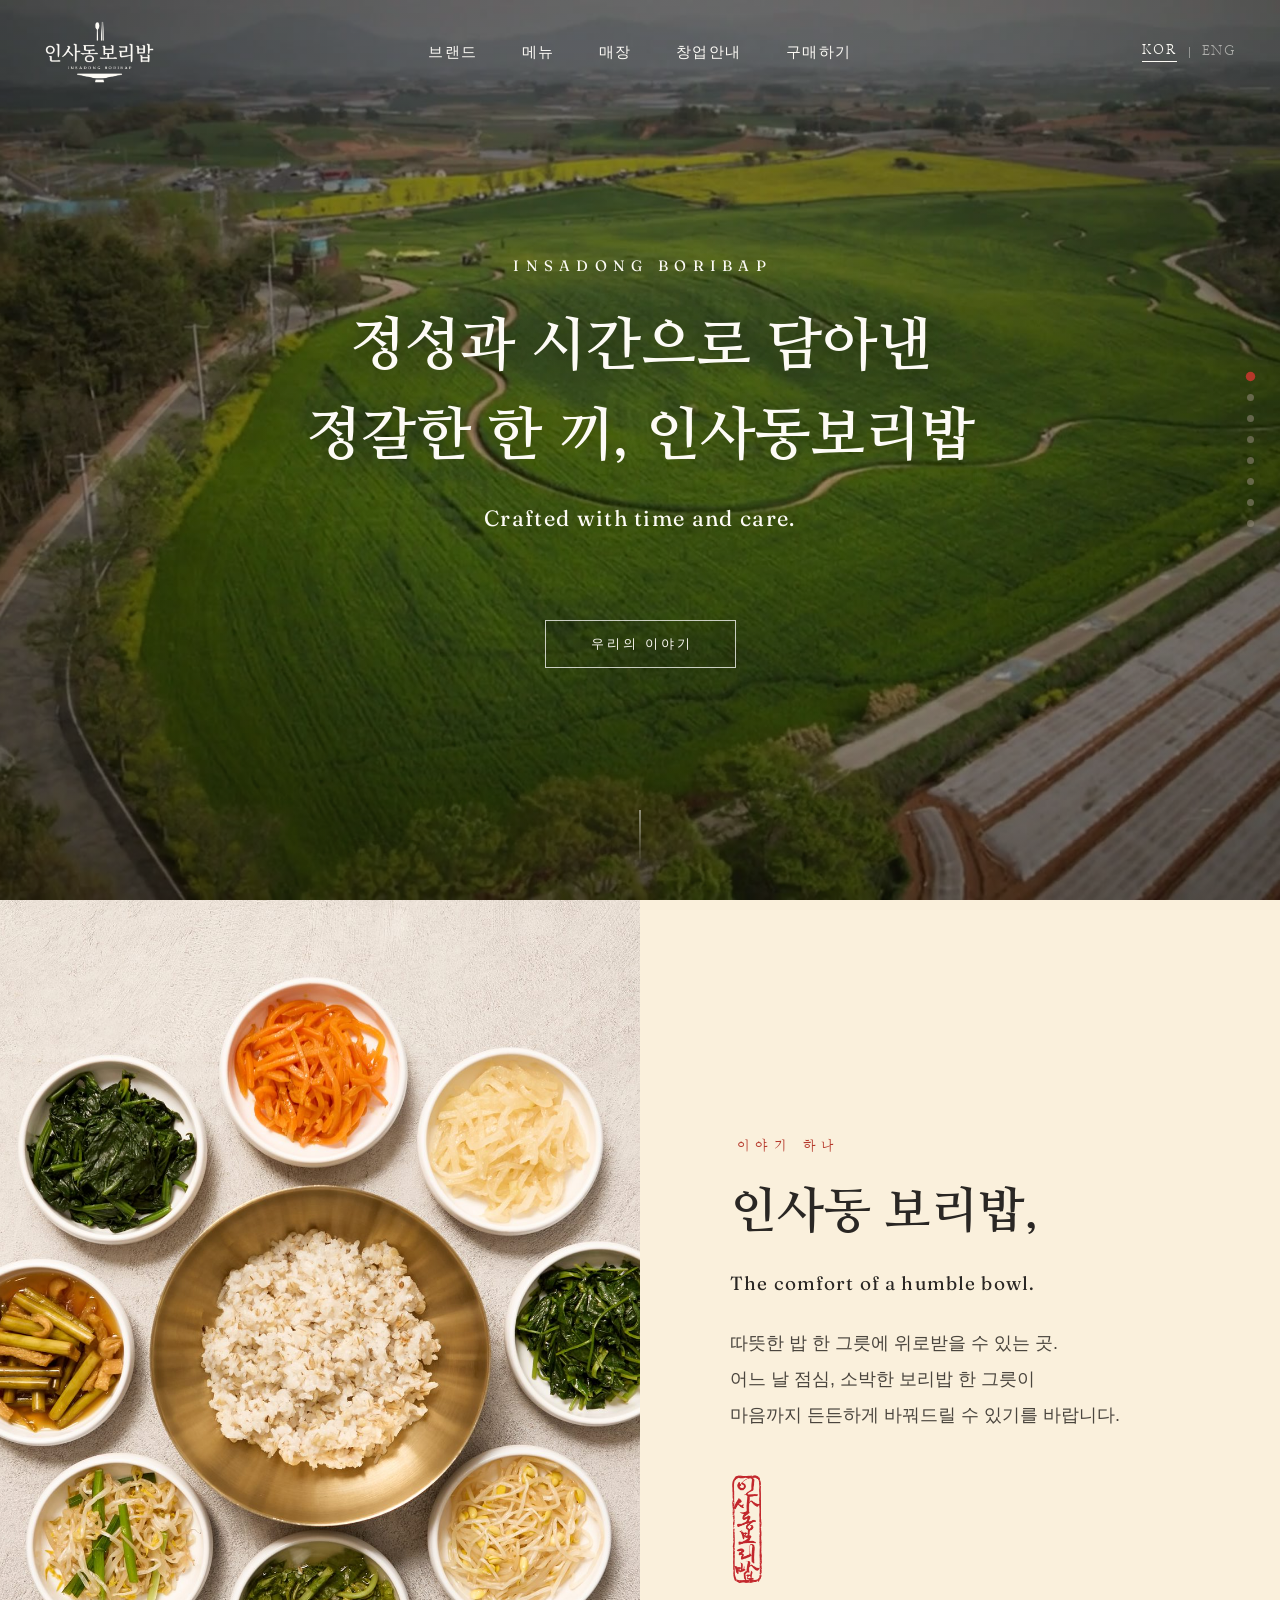
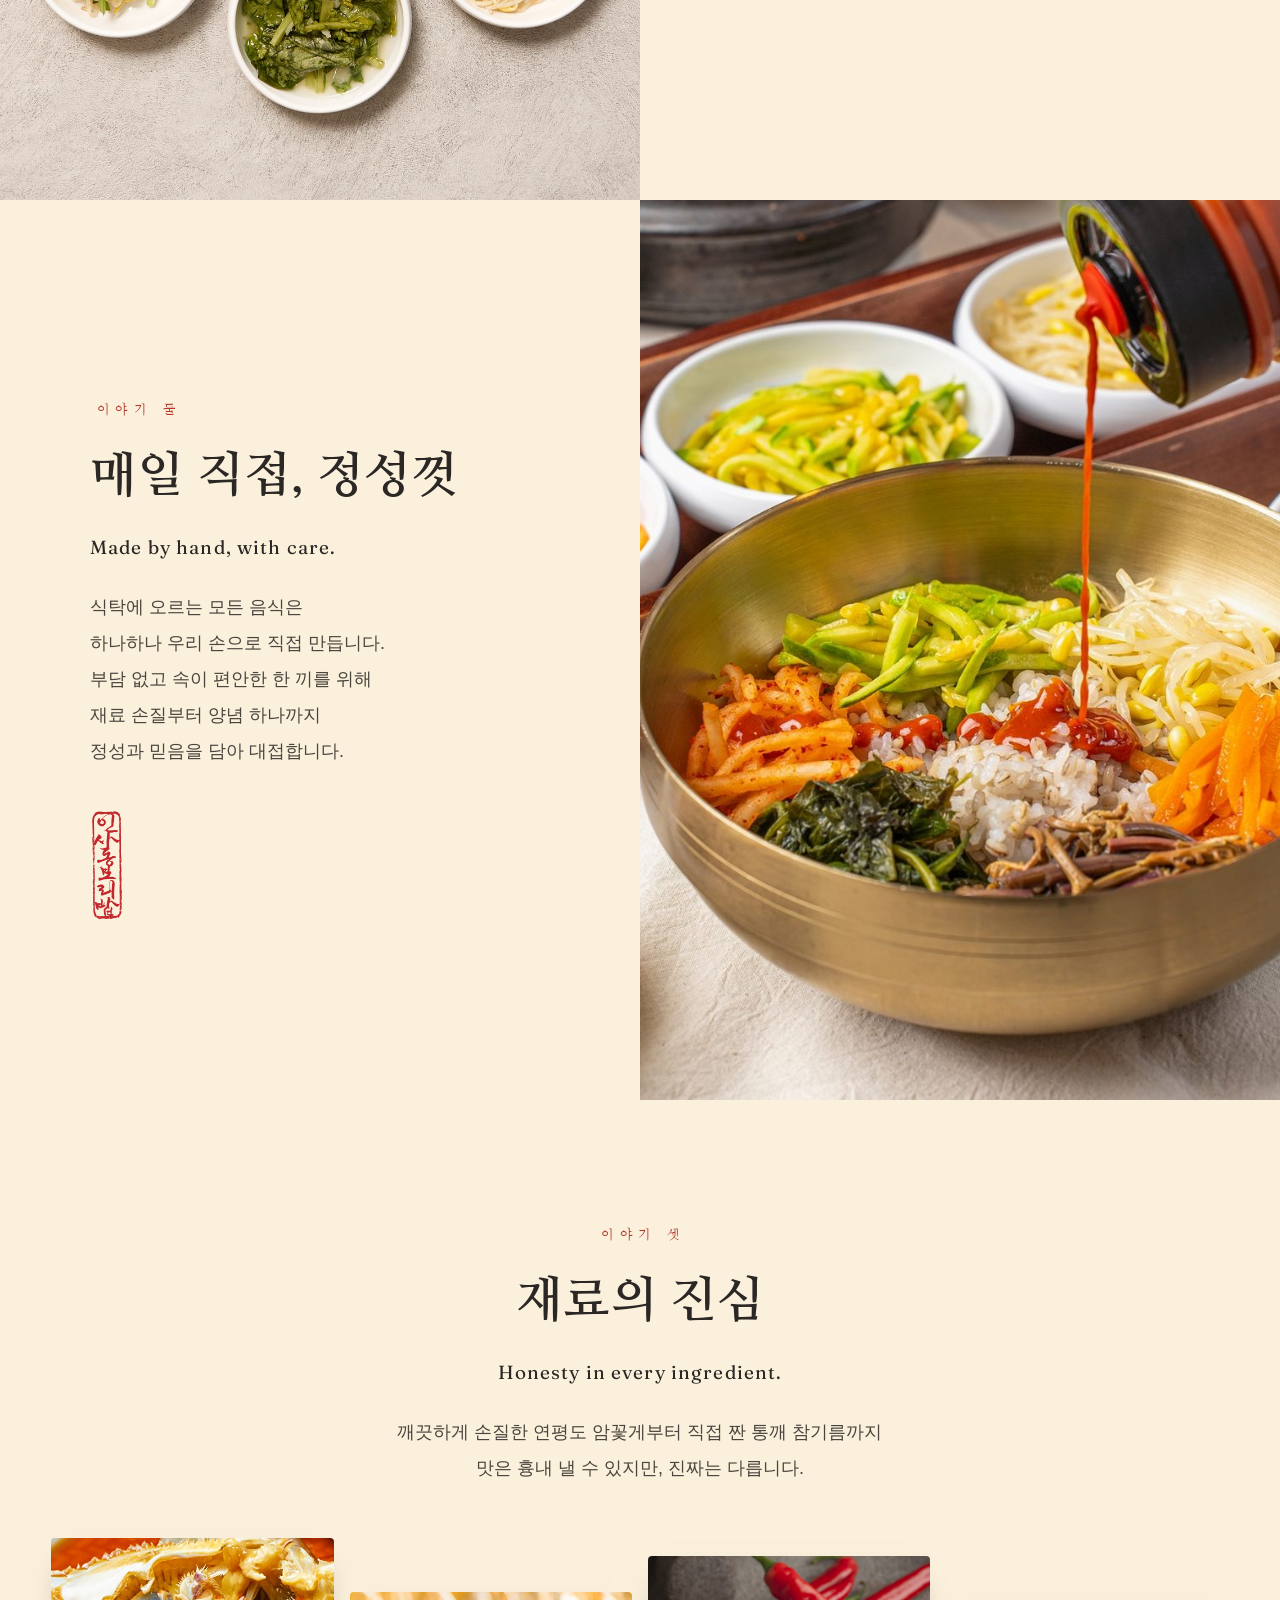
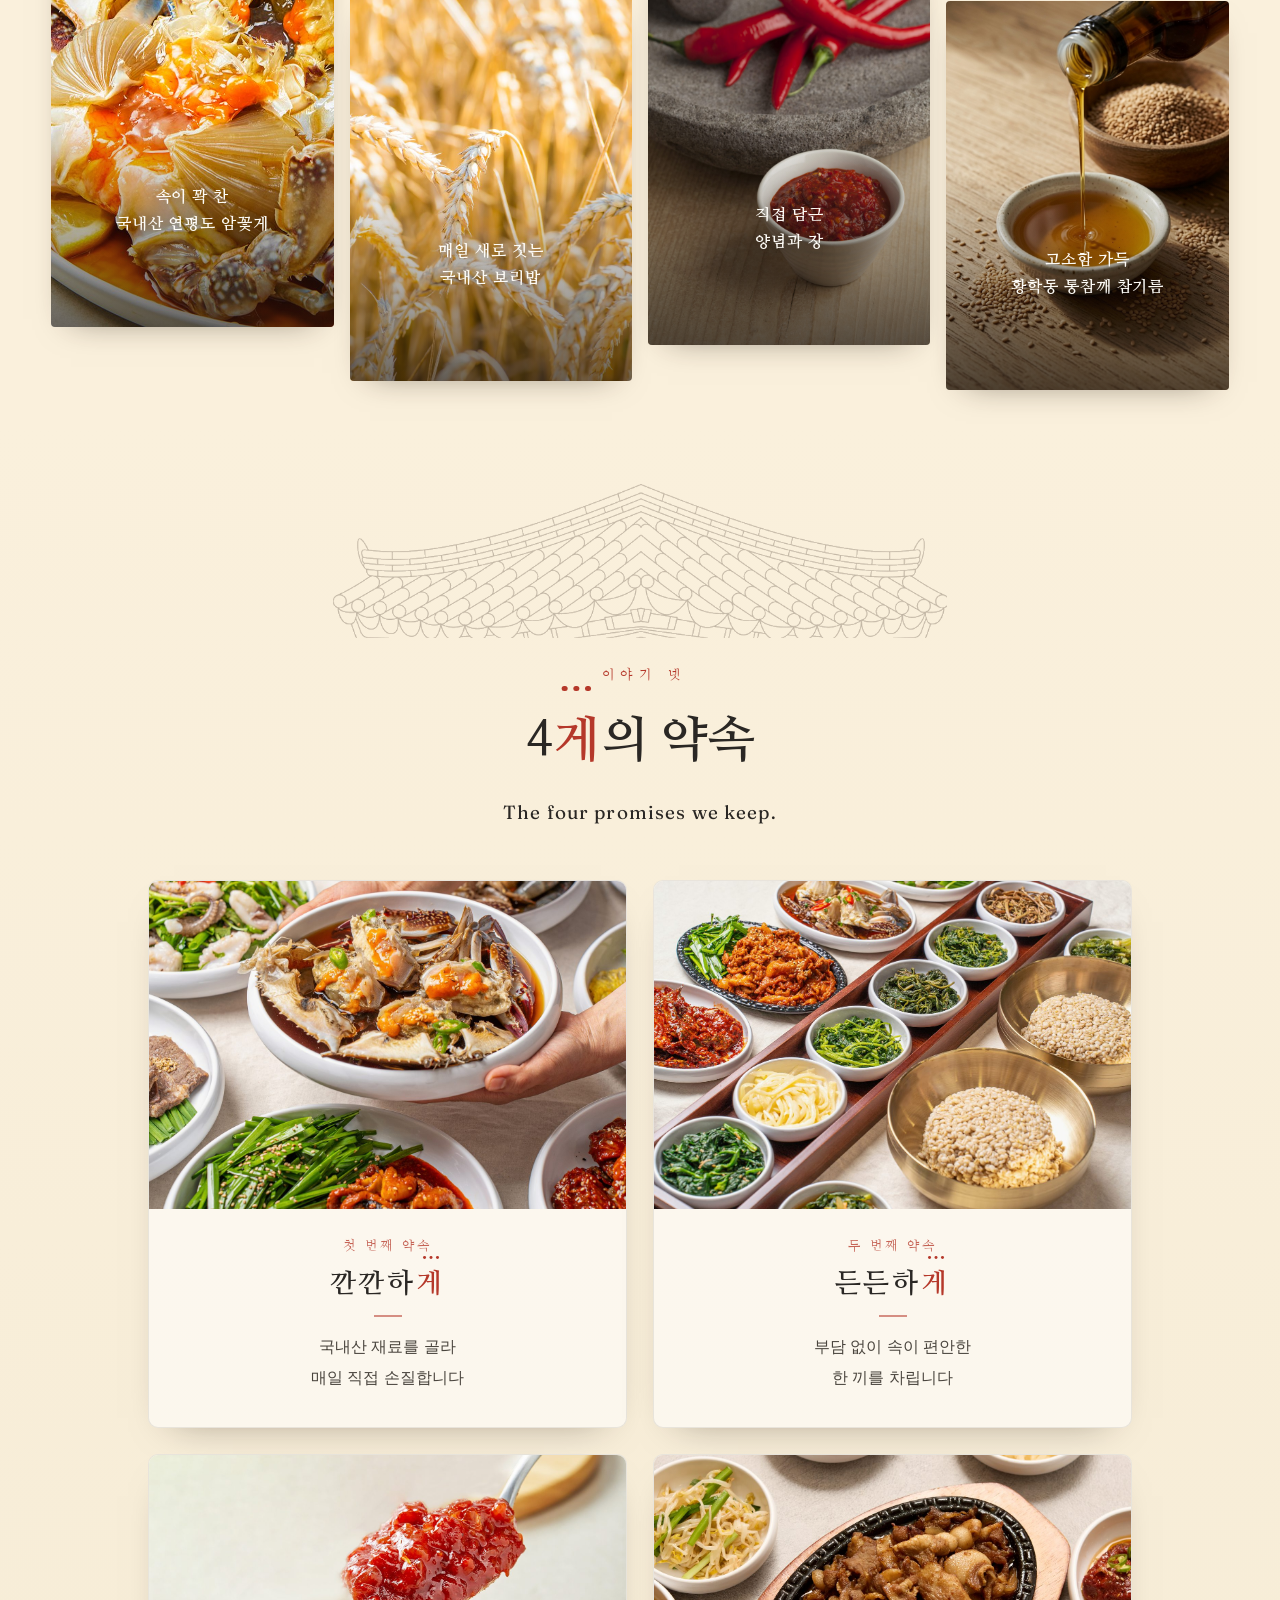
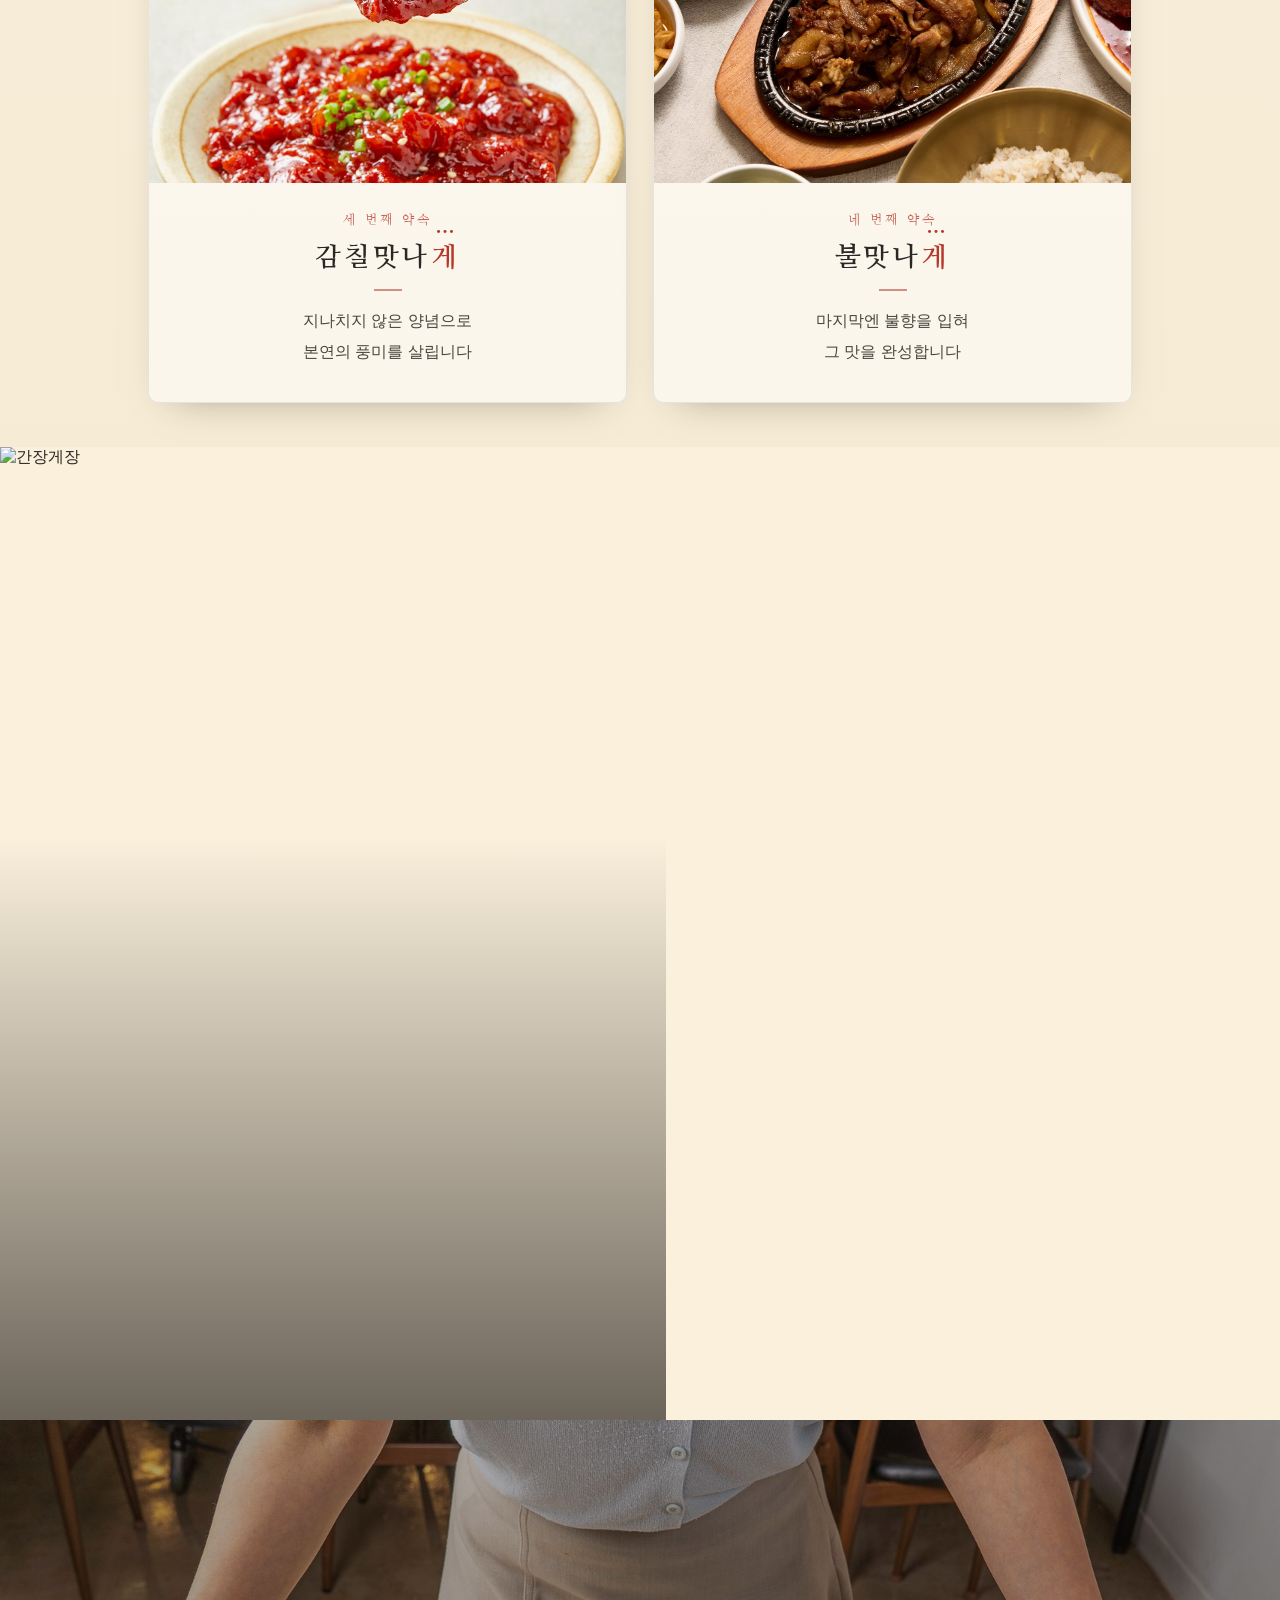
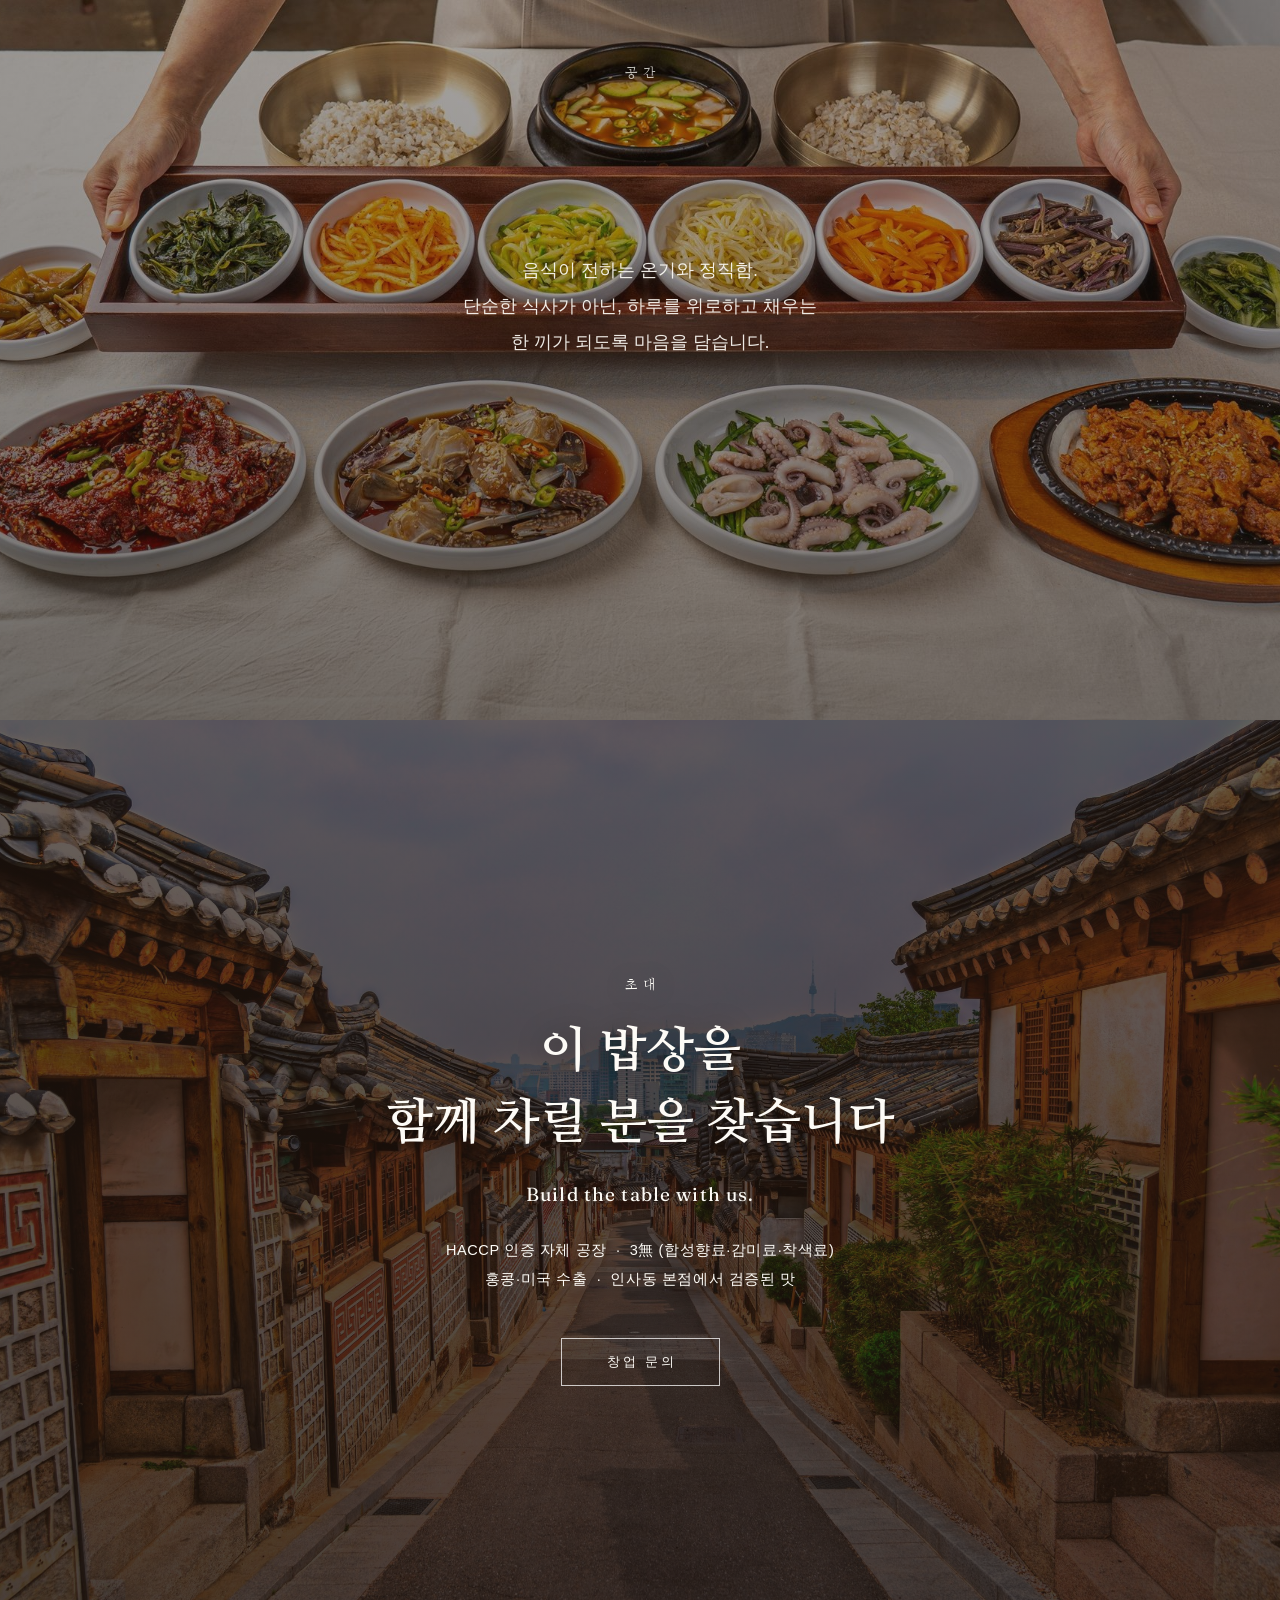
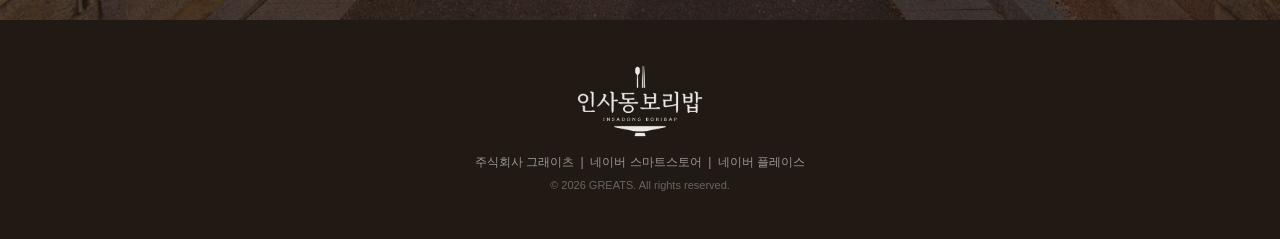
==== commit 13226931: "메인 카피·디테일 정리 - Hero 헤드라인: '정성과 시간으로 담아낸 정갈한 한 끼, 인사동보리밥' (브랜드 소개서 태그라인 기반) - 영어 카피 전면 고급톤 교체 (Hero~S" ====
--- a/site/index.html
+++ b/site/index.html
@@ -77,11 +77,10 @@
     <div class="panel-inner center light">
       <p class="eyebrow">INSADONG BORIBAP</p>
       <h1 class="headline">
-        바쁜 하루에 잠시,<br>
-        화려함보다는 정겨움을 담은<br>
-        따뜻한 밥 한 그릇
+        정성과 시간으로 담아낸<br>
+        정갈한 한 끼, 인사동보리밥
       </h1>
-      <p class="sub-en">A warm bowl, made by hand.</p>
+      <p class="sub-en">Crafted with time and care.</p>
       <a class="btn-outline" href="#story-1">우리의 이야기</a>
     </div>
     <div class="scroll-hint" aria-hidden="true"><span></span></div>
@@ -95,7 +94,7 @@
     <div class="split-copy hanji">
       <p class="chapter">이야기 하나</p>
       <h2 class="h-headline">인사동 보리밥<span class="red">,</span></h2>
-      <p class="sub-en-s">A humble bowl that warms you through.</p>
+      <p class="sub-en-s">The comfort of a humble bowl.</p>
       <p class="body-copy">
         따뜻한 밥 한 그릇에 위로받을 수 있는 곳.<br>
         어느 날 점심, 소박한 보리밥 한 그릇이<br>
@@ -110,7 +109,7 @@
     <div class="split-copy hanji">
       <p class="chapter">이야기 둘</p>
       <h2 class="h-headline">매일 직접<span class="red">,</span> 정성껏</h2>
-      <p class="sub-en-s">Made by hand, every single day.</p>
+      <p class="sub-en-s">Made by hand, with care.</p>
       <p class="body-copy">
         식탁에 오르는 모든 음식은<br>
         하나하나 우리 손으로 직접 만듭니다.<br>
@@ -130,7 +129,7 @@
     <div class="ing-copy">
       <p class="chapter">이야기 셋</p>
       <h2 class="h-headline">재료의 진심</h2>
-      <p class="sub-en-s">Honest ingredients, honest taste.</p>
+      <p class="sub-en-s">Honesty in every ingredient.</p>
       <p class="body-copy">
         깨끗하게 손질한 연평도 암꽃게부터 직접 짠 통깨 참기름까지<br>
         맛은 흉내 낼 수 있지만, 진짜는 다릅니다.
@@ -174,13 +173,13 @@
       <img class="roofline" src="assets/img/deco-roofline-ink.png" alt="" aria-hidden="true">
       <p class="chapter">이야기 넷</p>
       <h2 class="h-headline promise-title">4<span class="ge">게</span>의 약속</h2>
-      <p class="sub-en-s">Four promises we keep.</p>
+      <p class="sub-en-s">The four promises we keep.</p>
       <ul class="promise-grid">
         <li>
           <div class="p-photo"><img src="assets/img/promise-1.jpg" alt="국내산 재료를 직접 손질하는 손"></div>
           <div class="p-body">
             <span class="p-num">첫 번째 약속</span>
-            <h3>깐깐하게</h3>
+            <h3>깐깐하<span class="ge">게</span></h3>
             <p>국내산 재료를 골라<br>매일 직접 손질합니다</p>
           </div>
         </li>
@@ -188,7 +187,7 @@
           <div class="p-photo"><img src="assets/img/promise-2.jpg" alt="푸짐한 보리밥 한 상"></div>
           <div class="p-body">
             <span class="p-num">두 번째 약속</span>
-            <h3>든든하게</h3>
+            <h3>든든하<span class="ge">게</span></h3>
             <p>부담 없이 속이 편안한<br>한 끼를 차립니다</p>
           </div>
         </li>
@@ -196,7 +195,7 @@
           <div class="p-photo"><img src="assets/img/promise-3.jpg" alt="붉게 무친 양념게장"></div>
           <div class="p-body">
             <span class="p-num">세 번째 약속</span>
-            <h3>감칠맛나게</h3>
+            <h3>감칠맛나<span class="ge">게</span></h3>
             <p>지나치지 않은 양념으로<br>본연의 풍미를 살립니다</p>
           </div>
         </li>
@@ -204,7 +203,7 @@
           <div class="p-photo"><img src="assets/img/promise-4.jpg" alt="불판에 지글지글 익는 고기"></div>
           <div class="p-body">
             <span class="p-num">네 번째 약속</span>
-            <h3>불맛나게</h3>
+            <h3>불맛나<span class="ge">게</span></h3>
             <p>마지막엔 불향을 입혀<br>그 맛을 완성합니다</p>
           </div>
         </li>
@@ -225,7 +224,7 @@
     <div class="table-list">
       <p class="chapter">밥상</p>
       <h2 class="h-headline">매일 줄 서서 먹는 밥상</h2>
-      <p class="sub-en-s">The table worth lining up for.</p>
+      <p class="sub-en-s">A table worth the wait.</p>
       <ul class="menu-list">
         <li class="active" data-img="assets/img/menu-gejang.jpg" data-title="간장게장" data-desc="국내산 연평도 암꽃게로 담근 밥도둑" data-badge="SIGNATURE">
           <img src="assets/img/menu-gejang.jpg" alt="간장게장">
@@ -266,7 +265,7 @@
     <div class="panel-inner center light">
       <p class="chapter light">공간</p>
       <h2 class="h-headline">따뜻한<span class="red">,</span> 한 끼</h2>
-      <p class="sub-en-s">A warm meal from Insadong.</p>
+      <p class="sub-en-s">A place of warmth in Insadong.</p>
       <p class="body-copy wide">
         음식이 전하는 온기와 정직함.<br>
         단순한 식사가 아닌, 하루를 위로하고 채우는<br>
@@ -284,8 +283,8 @@
   <section class="panel invite" id="invite">
     <div class="panel-inner center light">
       <p class="chapter light">초대</p>
-      <h2 class="h-headline">같은 길을<br>함께 걸어가실 분을 찾습니다</h2>
-      <p class="sub-en-s">Let's walk the same path.</p>
+      <h2 class="h-headline">이 밥상을<br>함께 차릴 분을 찾습니다</h2>
+      <p class="sub-en-s">Build the table with us.</p>
       <p class="body-copy wide dim">
         HACCP 인증 자체 공장 &nbsp;·&nbsp; 3無 (합성향료·감미료·착색료)<br>
         홍콩·미국 수출 &nbsp;·&nbsp; 인사동 본점에서 검증된 맛
--- a/site/css/style.css
+++ b/site/css/style.css
@@ -414,24 +414,23 @@
   pointer-events: none;
 }
 /* "4게의 약속" — 게 pun 강조: 위·아래 스타카토(방점) */
-.promise-title .ge {
+.promises .ge {
   position: relative;
   display: inline-block;
   color: var(--seal-red);
   margin: 0 .02em;
 }
-.promise-title .ge::before,
-.promise-title .ge::after {
+/* 스타카토 점 — "게" 위에 빨강 ···, 제목+1~4 키워드 통일 (em으로 크기 비례) */
+.promises .ge::before {
   content: '';
   position: absolute;
-  left: 50%; transform: translateX(-50%);
-  width: 5px; height: 5px;
+  left: 50%; top: -.42em;
+  transform: translateX(-50%);
+  width: .11em; height: .11em;
   border-radius: 50%;
   background: var(--seal-red);
-  box-shadow: -12px 0 var(--seal-red), 12px 0 var(--seal-red);
-}
-.promise-title .ge::before { top: -.34em; }
-.promise-title .ge::after { bottom: -.30em; }
+  box-shadow: -.24em 0 var(--seal-red), .24em 0 var(--seal-red);
+}
 .promise-grid {
   counter-reset: promise;
   list-style: none;
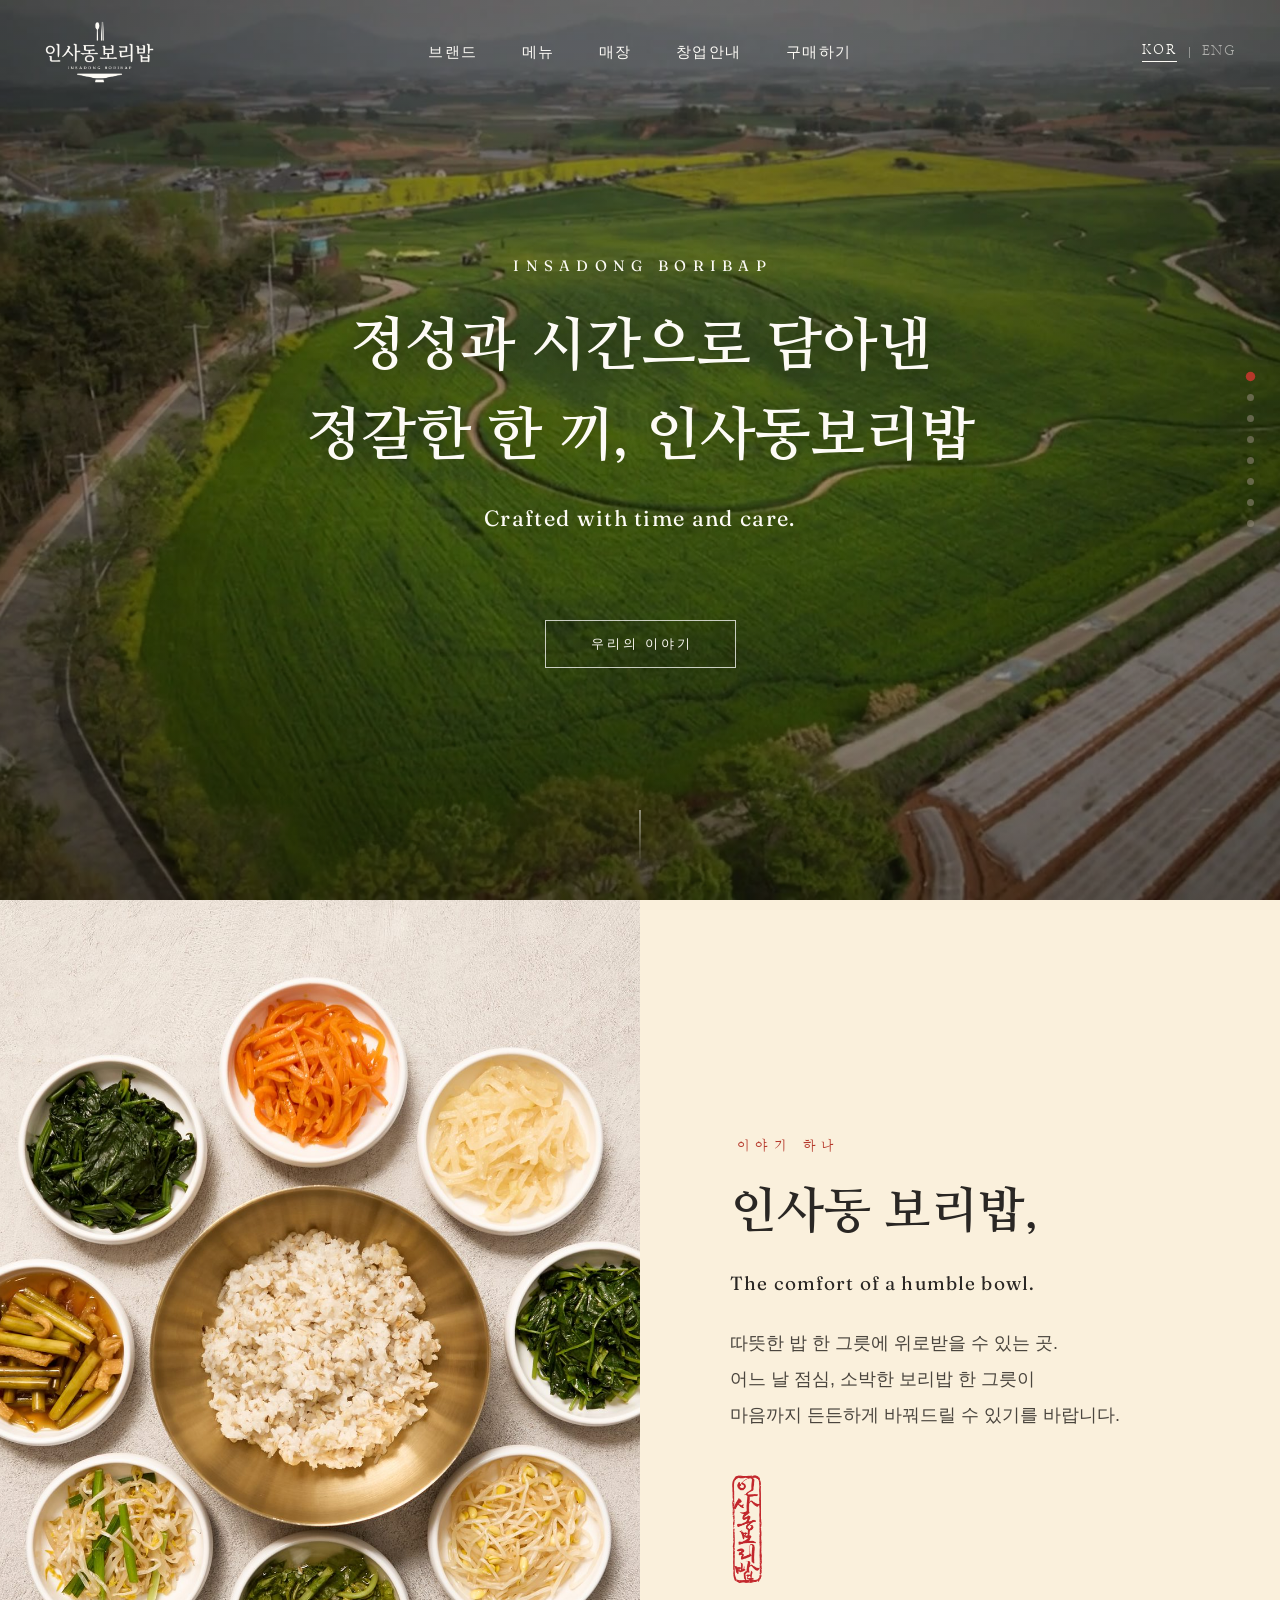
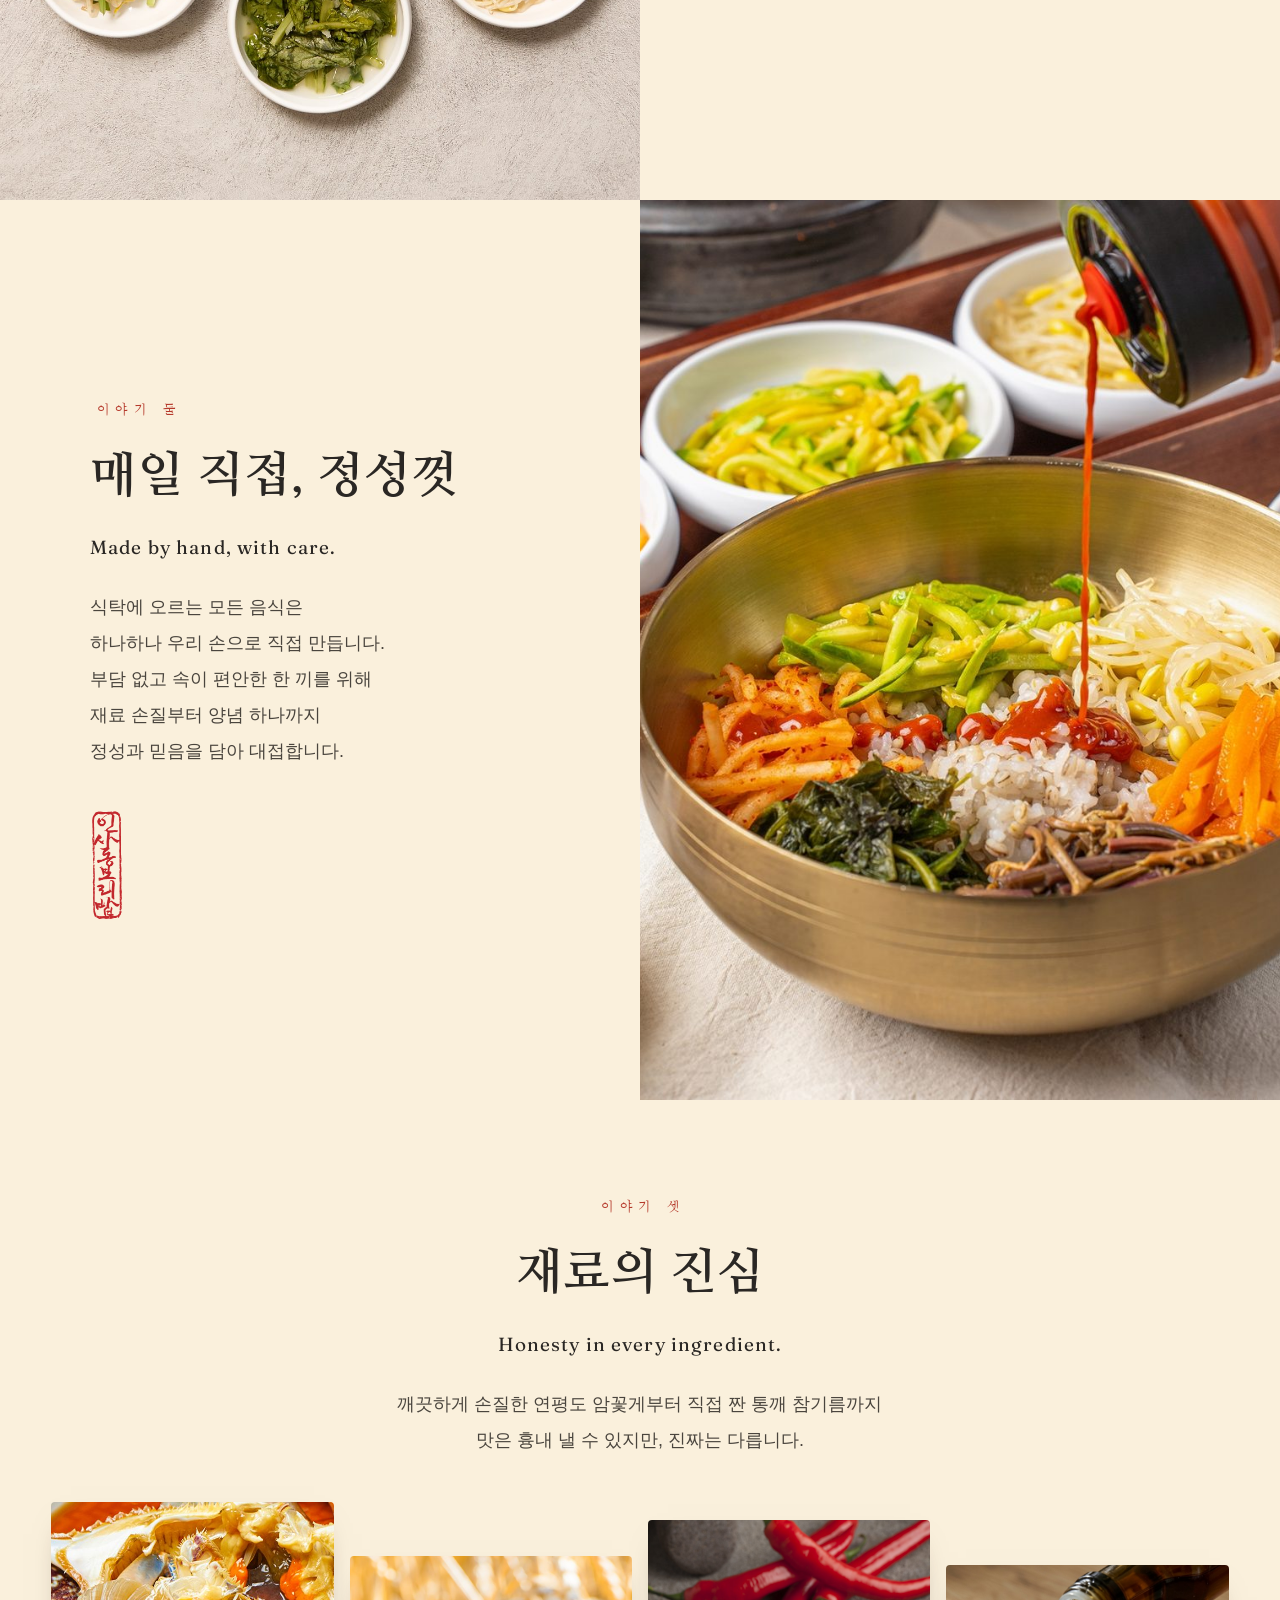
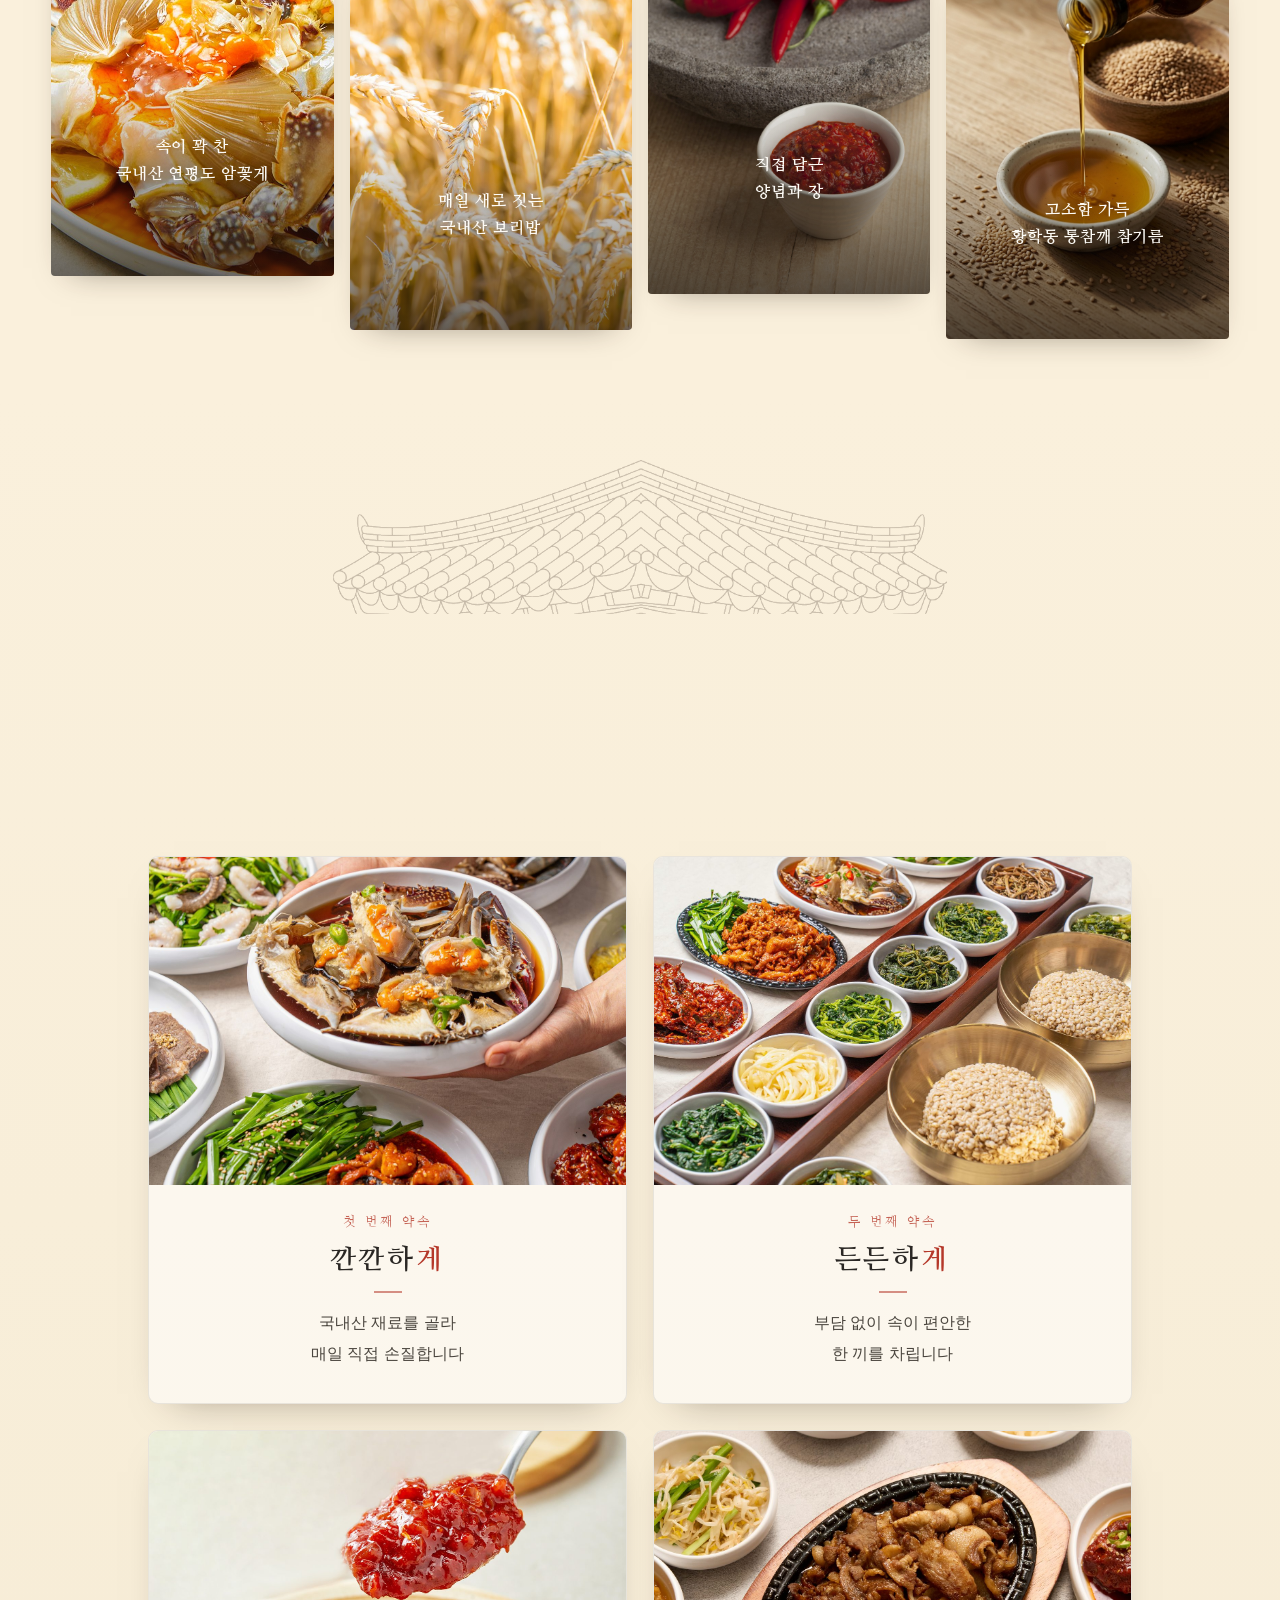
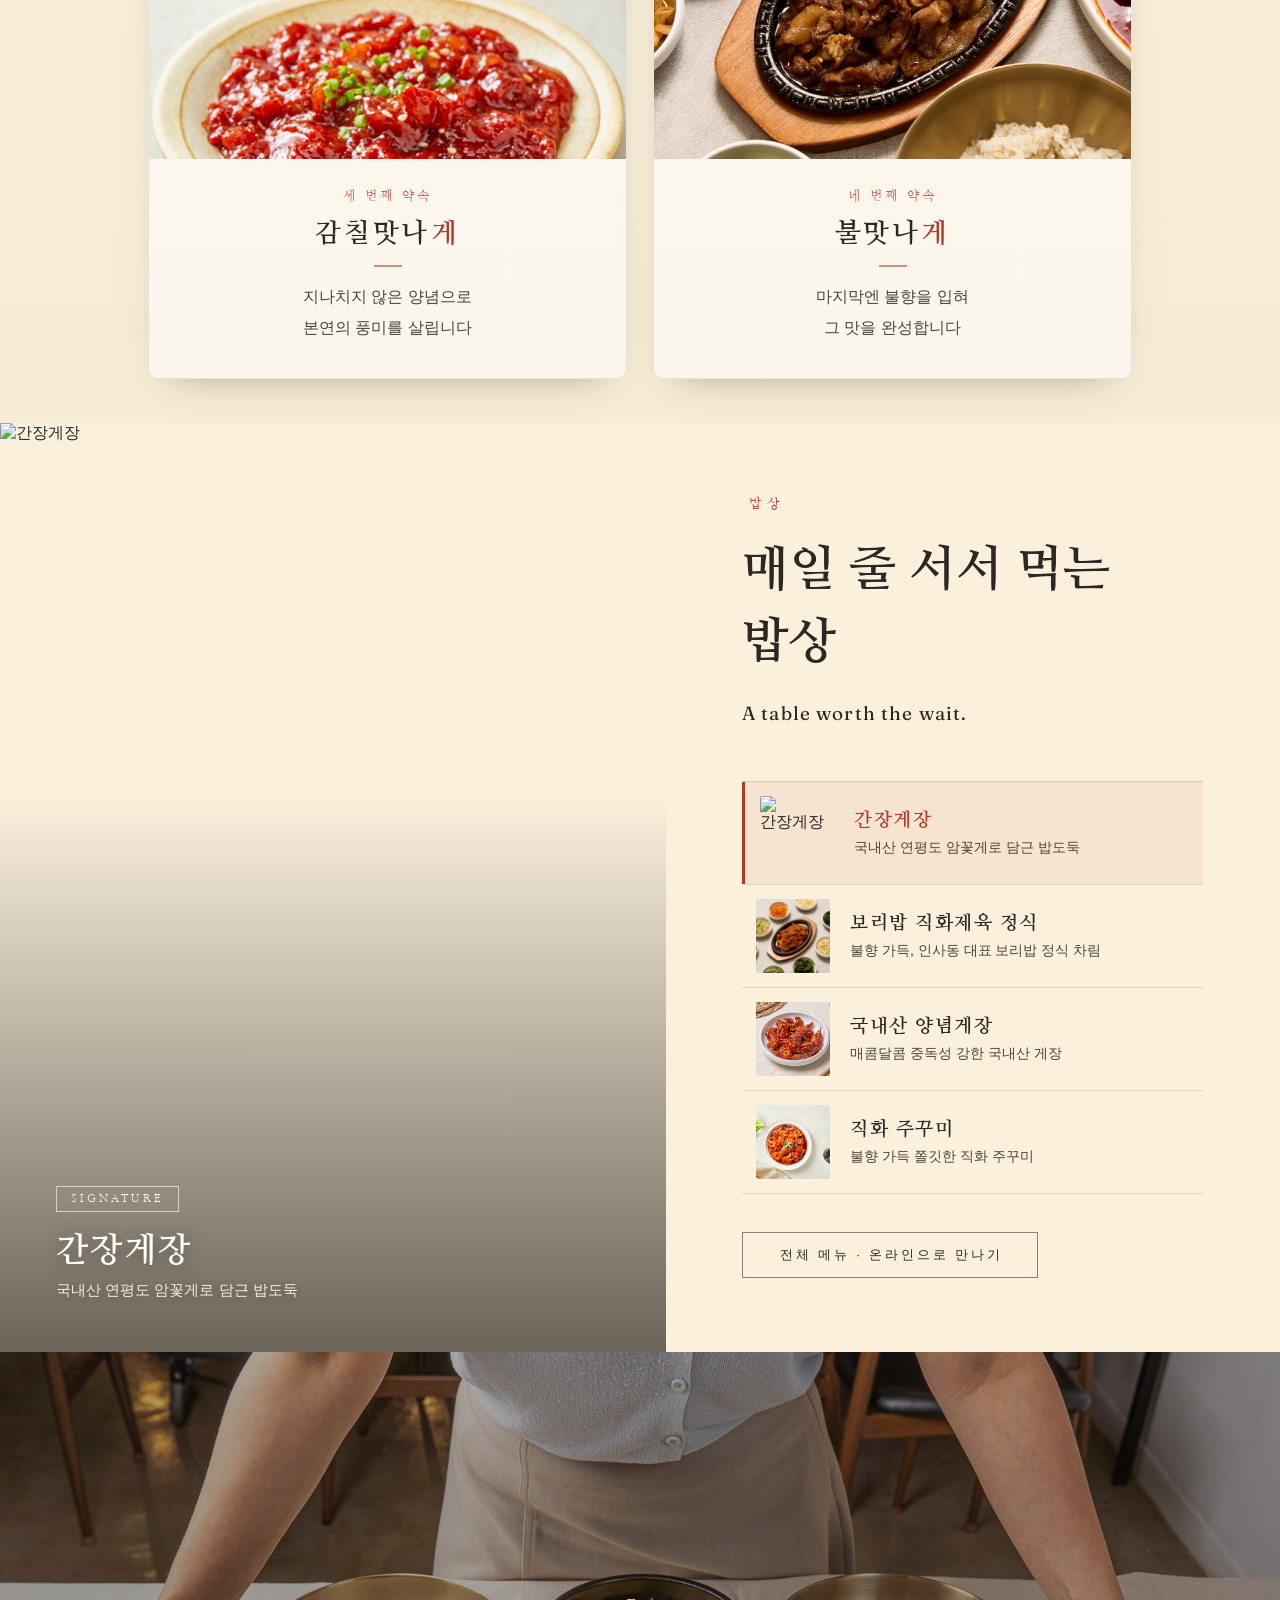
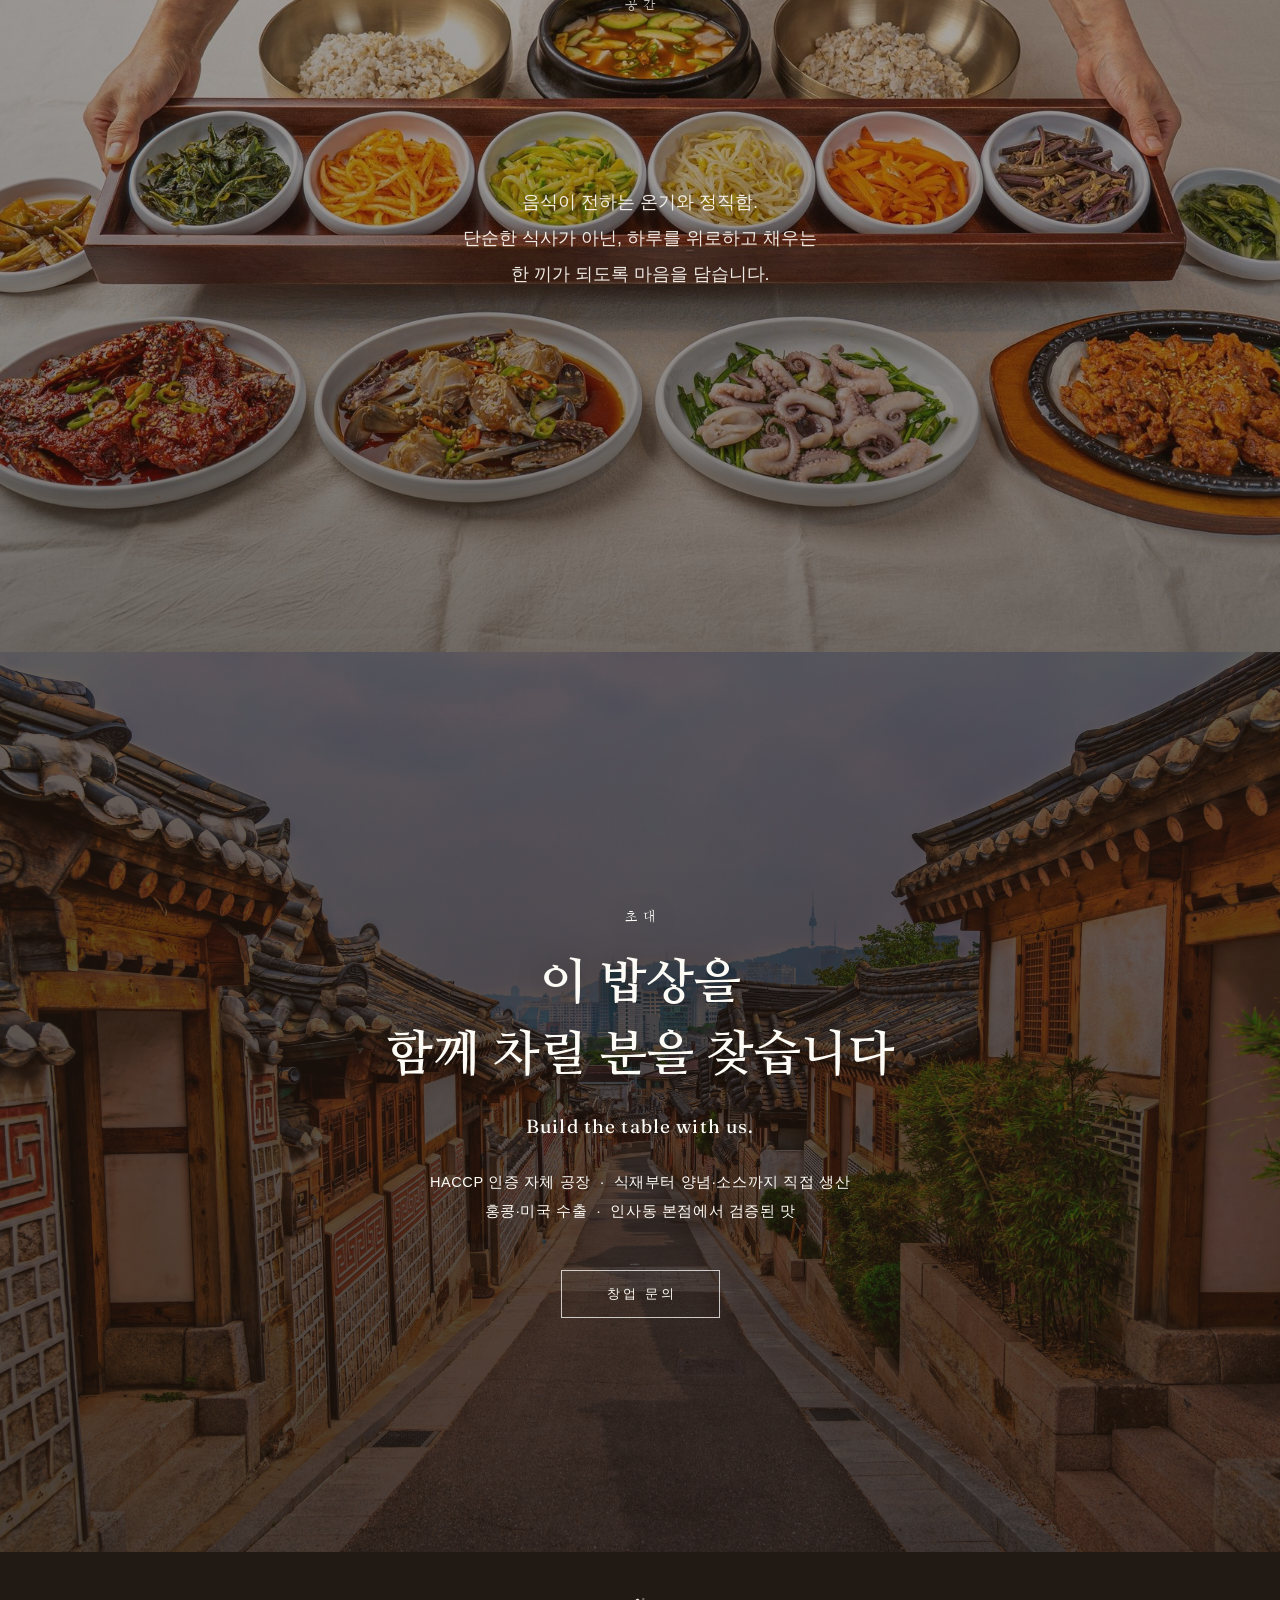
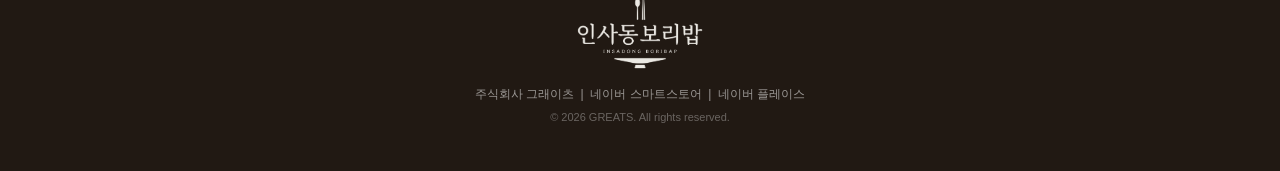
==== commit e1f0cd55: "메인: 스타카토 제거 · 스냅 proximity · 카피 정리 - 4게의 약속: 스타카토 점 모두 제거(빨강 '게' 색상만 유지) - html scroll-snap-type을 ma" ====
--- a/site/index.html
+++ b/site/index.html
@@ -4,7 +4,7 @@
 <meta charset="UTF-8">
 <meta name="viewport" content="width=device-width, initial-scale=1.0">
 <title>인사동보리밥 — 따뜻한 밥 한 그릇</title>
-<meta name="description" content="서울 인사동 골목길, 화려함보다는 정겨움을 담은 따뜻한 밥 한 그릇. 인사동보리밥의 이야기.">
+<meta name="description" content="정성과 시간으로 담아낸 정갈한 한 끼, 인사동보리밥. 인사동 본점의 정갈한 보리밥 정식과 국내산 연평도 암꽃게 간장게장.">
 <link rel="preconnect" href="https://fonts.googleapis.com">
 <link rel="preconnect" href="https://fonts.gstatic.com" crossorigin>
 <link href="https://fonts.googleapis.com/css2?family=Noto+Serif+KR:wght@300;400;600&display=swap" rel="stylesheet">
@@ -286,7 +286,7 @@
       <h2 class="h-headline">이 밥상을<br>함께 차릴 분을 찾습니다</h2>
       <p class="sub-en-s">Build the table with us.</p>
       <p class="body-copy wide dim">
-        HACCP 인증 자체 공장 &nbsp;·&nbsp; 3無 (합성향료·감미료·착색료)<br>
+        HACCP 인증 자체 공장 &nbsp;·&nbsp; 식재부터 양념·소스까지 직접 생산<br>
         홍콩·미국 수출 &nbsp;·&nbsp; 인사동 본점에서 검증된 맛
       </p>
       <a class="btn-outline" href="mailto:boksoondoga@example.com" data-todo="창업문의 채널 확정 필요">창업 문의</a>
--- a/site/css/style.css
+++ b/site/css/style.css
@@ -23,7 +23,7 @@
 
 * { margin: 0; padding: 0; box-sizing: border-box; }
 
-html { scroll-snap-type: y mandatory; scroll-behavior: smooth; }
+html { scroll-snap-type: y proximity; scroll-behavior: smooth; }
 body {
   font-family: var(--sans);
   color: var(--ink);
@@ -314,12 +314,12 @@
 }
 .ing-copy {
   text-align: center;
-  padding: 128px 24px 52px;
+  padding: 100px 24px 44px;
 }
 .ing-copy .body-copy { max-width: 560px; margin: 0 auto; }
 /* 재료 스트립 — 오프셋 에디토리얼 + 호버 확장 */
 .ing-strip {
-  height: 54svh;
+  height: 52svh;
   display: flex;
   align-items: flex-start;
   gap: 16px;
@@ -414,22 +414,11 @@
   pointer-events: none;
 }
 /* "4게의 약속" — 게 pun 강조: 위·아래 스타카토(방점) */
+/* "게" — 빨강 강조만 (crab pun), 스타카토 점 제거 */
 .promises .ge {
-  position: relative;
   display: inline-block;
   color: var(--seal-red);
   margin: 0 .02em;
-}
-/* 스타카토 점 — "게" 위에 빨강 ···, 제목+1~4 키워드 통일 (em으로 크기 비례) */
-.promises .ge::before {
-  content: '';
-  position: absolute;
-  left: 50%; top: -.42em;
-  transform: translateX(-50%);
-  width: .11em; height: .11em;
-  border-radius: 50%;
-  background: var(--seal-red);
-  box-shadow: -.24em 0 var(--seal-red), .24em 0 var(--seal-red);
 }
 .promise-grid {
   counter-reset: promise;
@@ -546,7 +535,7 @@
   display: flex;
   flex-direction: column;
   justify-content: center;
-  padding: 96px clamp(48px, 6vw, 92px);
+  padding: 74px clamp(48px, 6vw, 92px);
 }
 .menu-list { list-style: none; margin: 26px 0 4px; }
 .menu-list li {
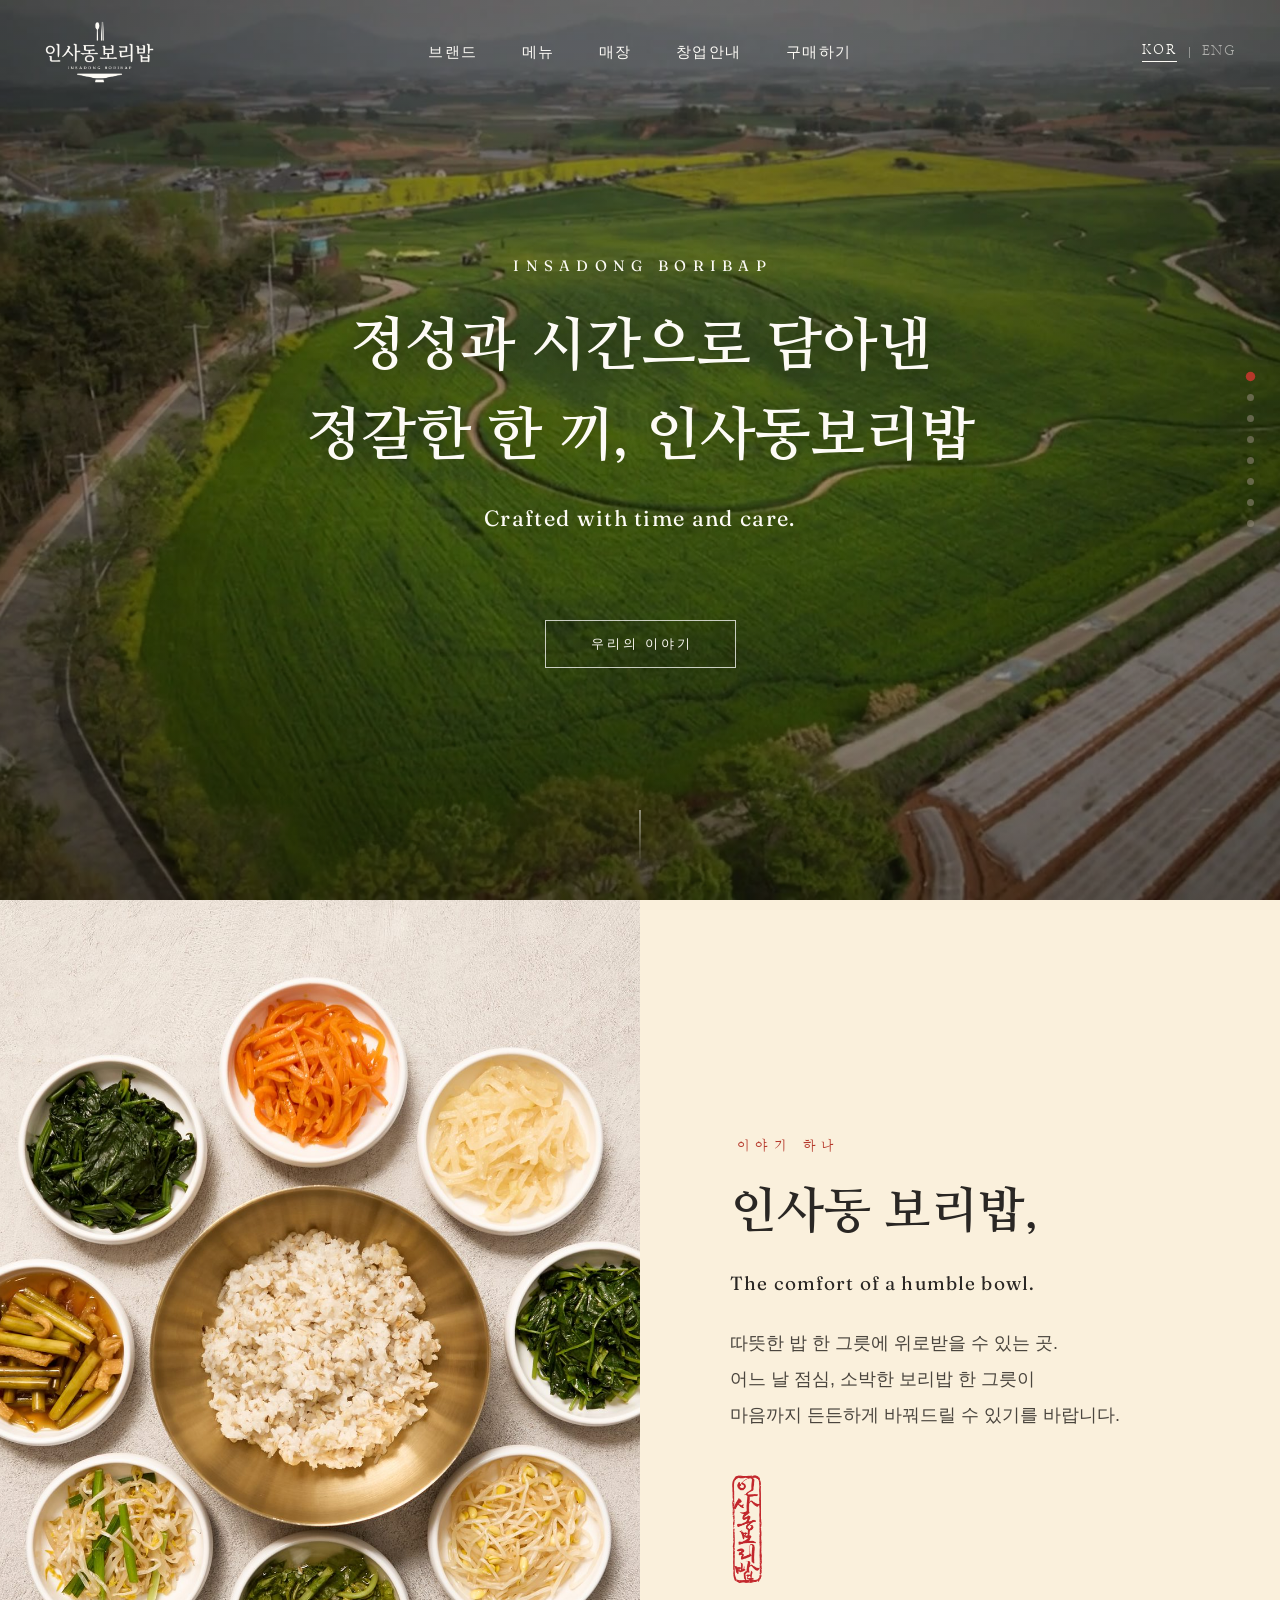
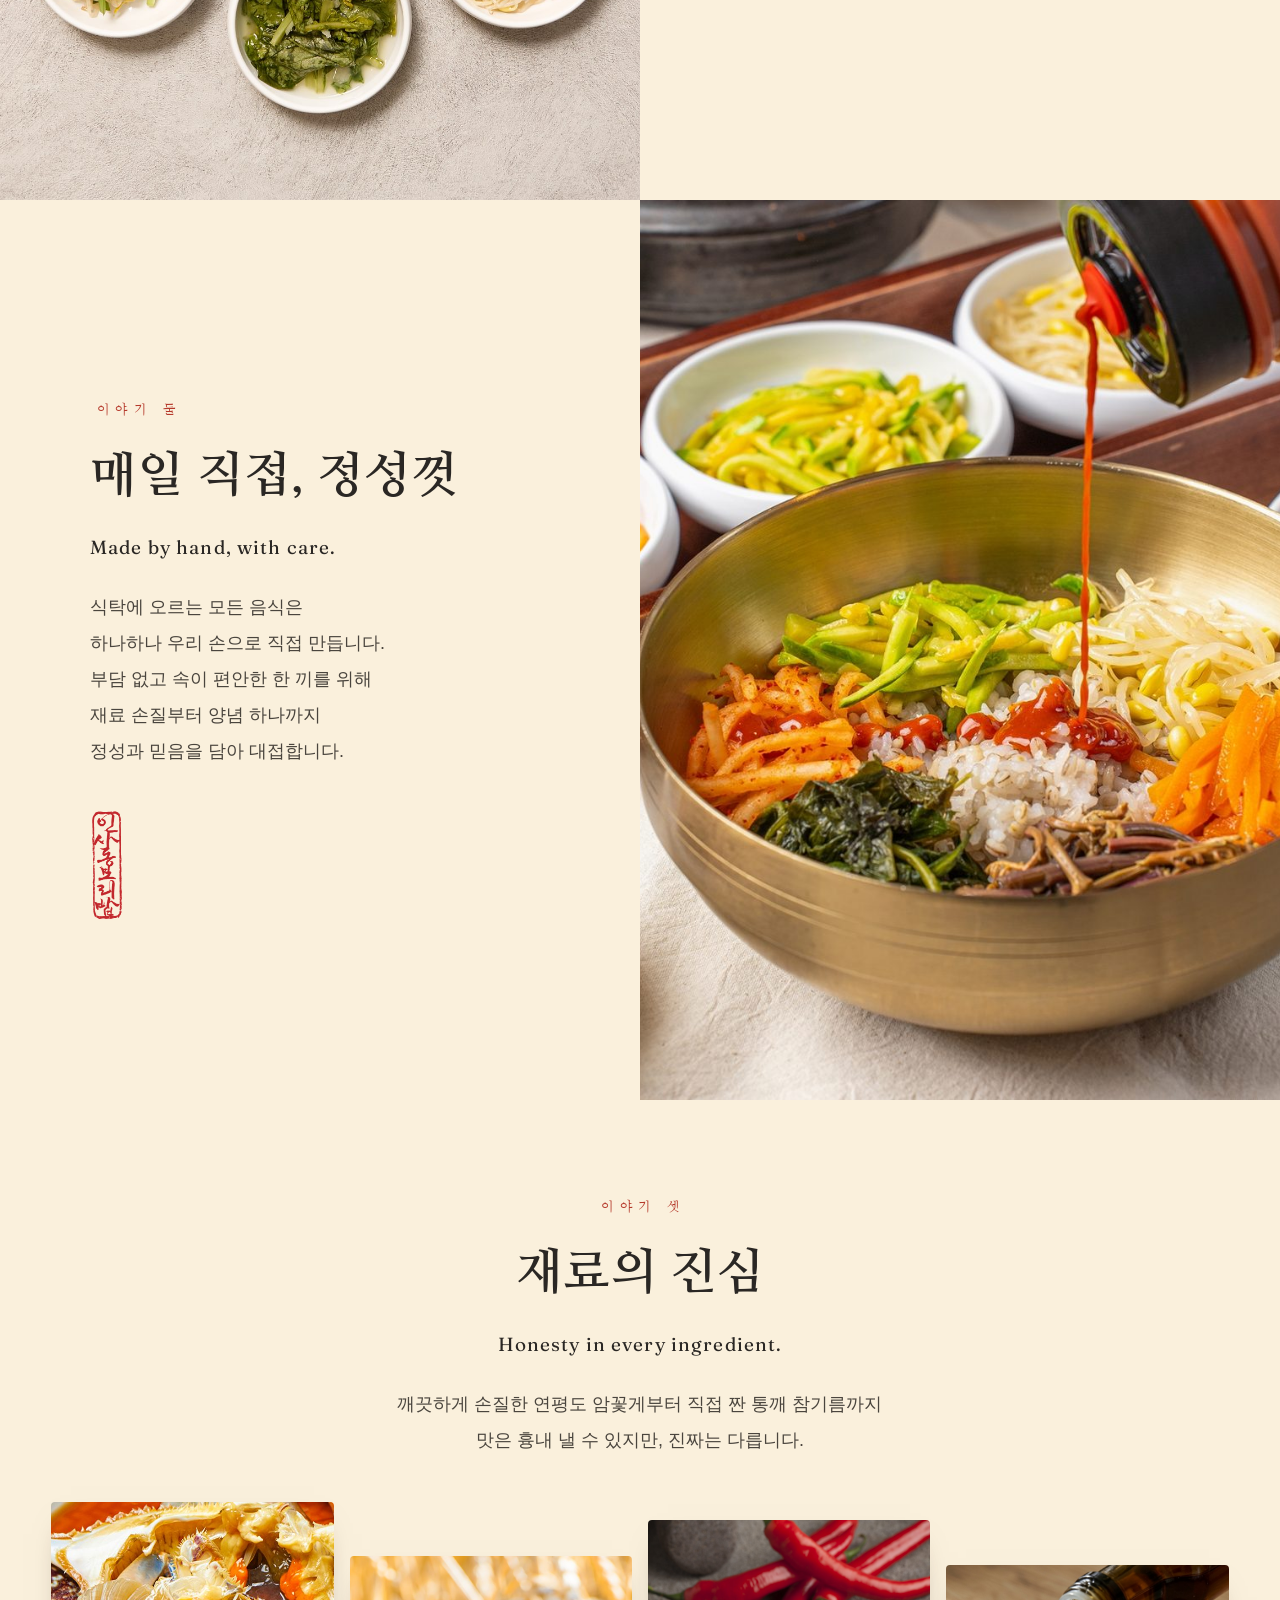
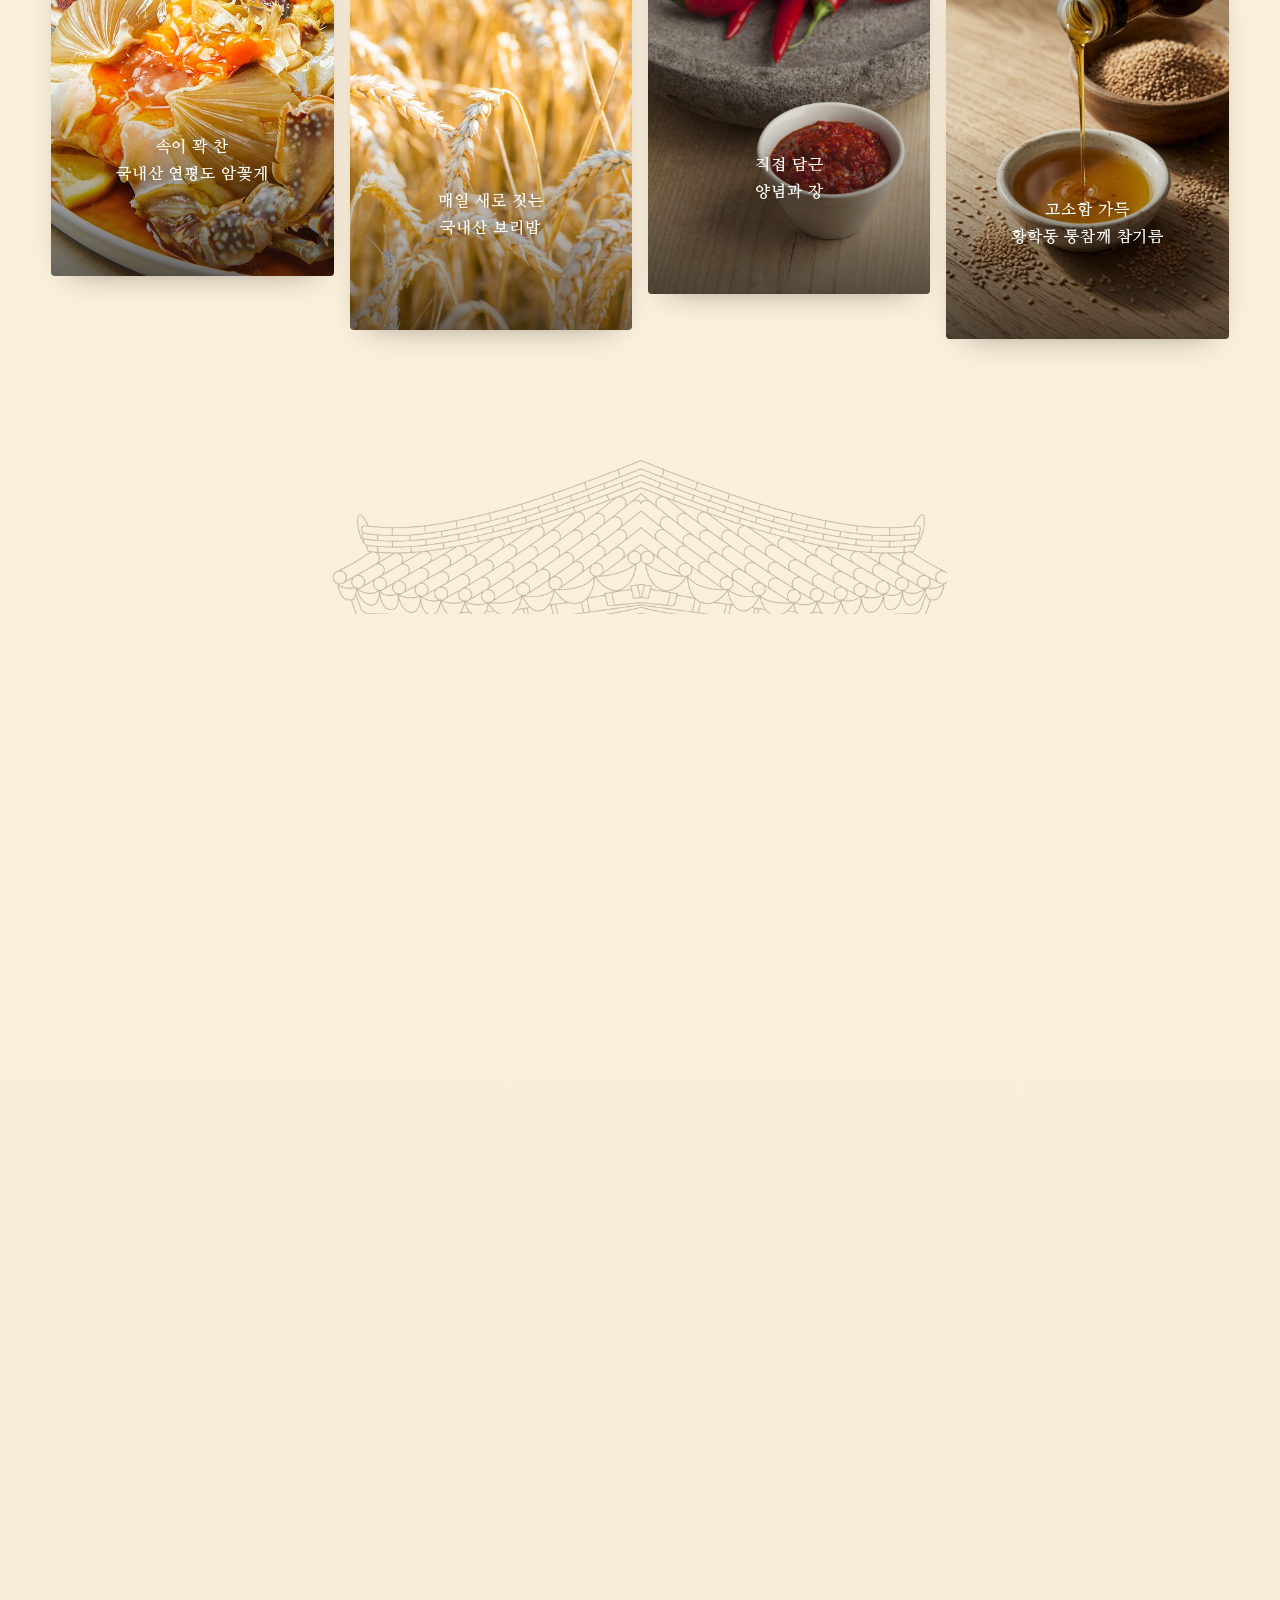
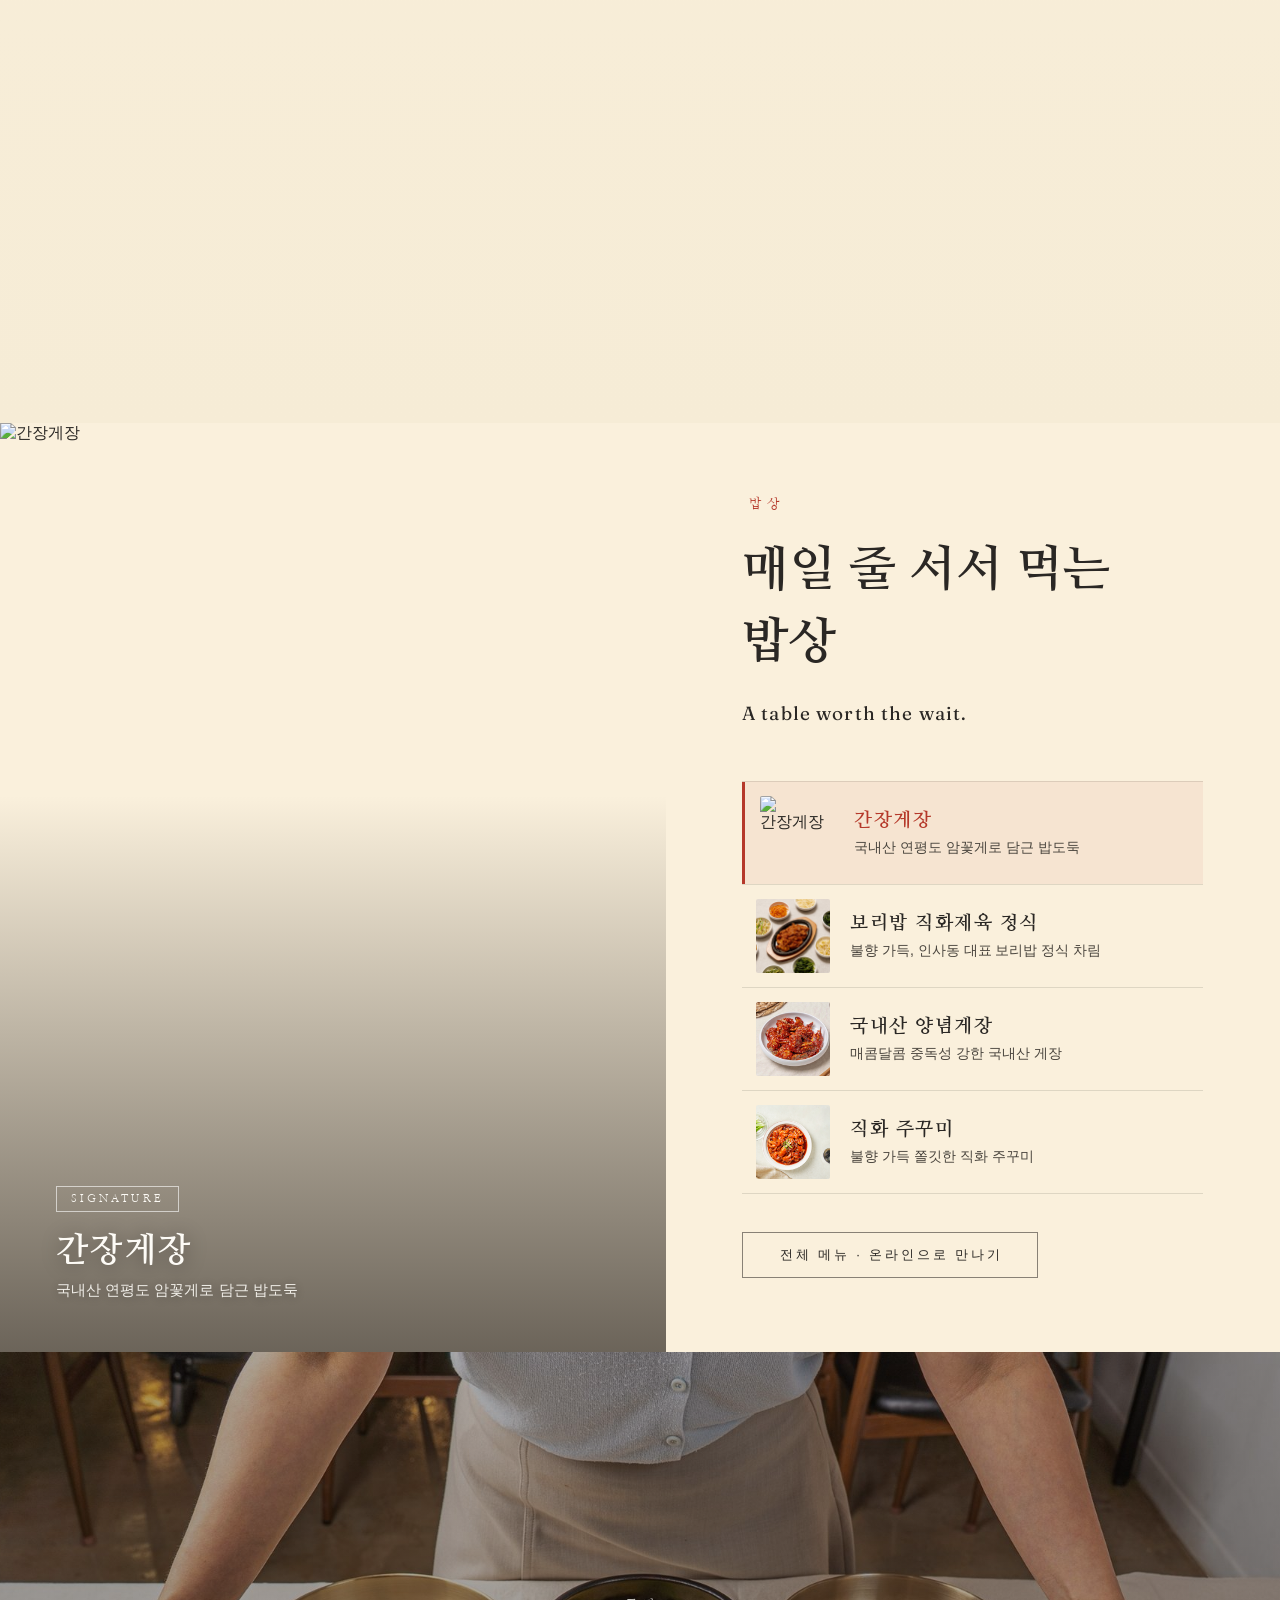
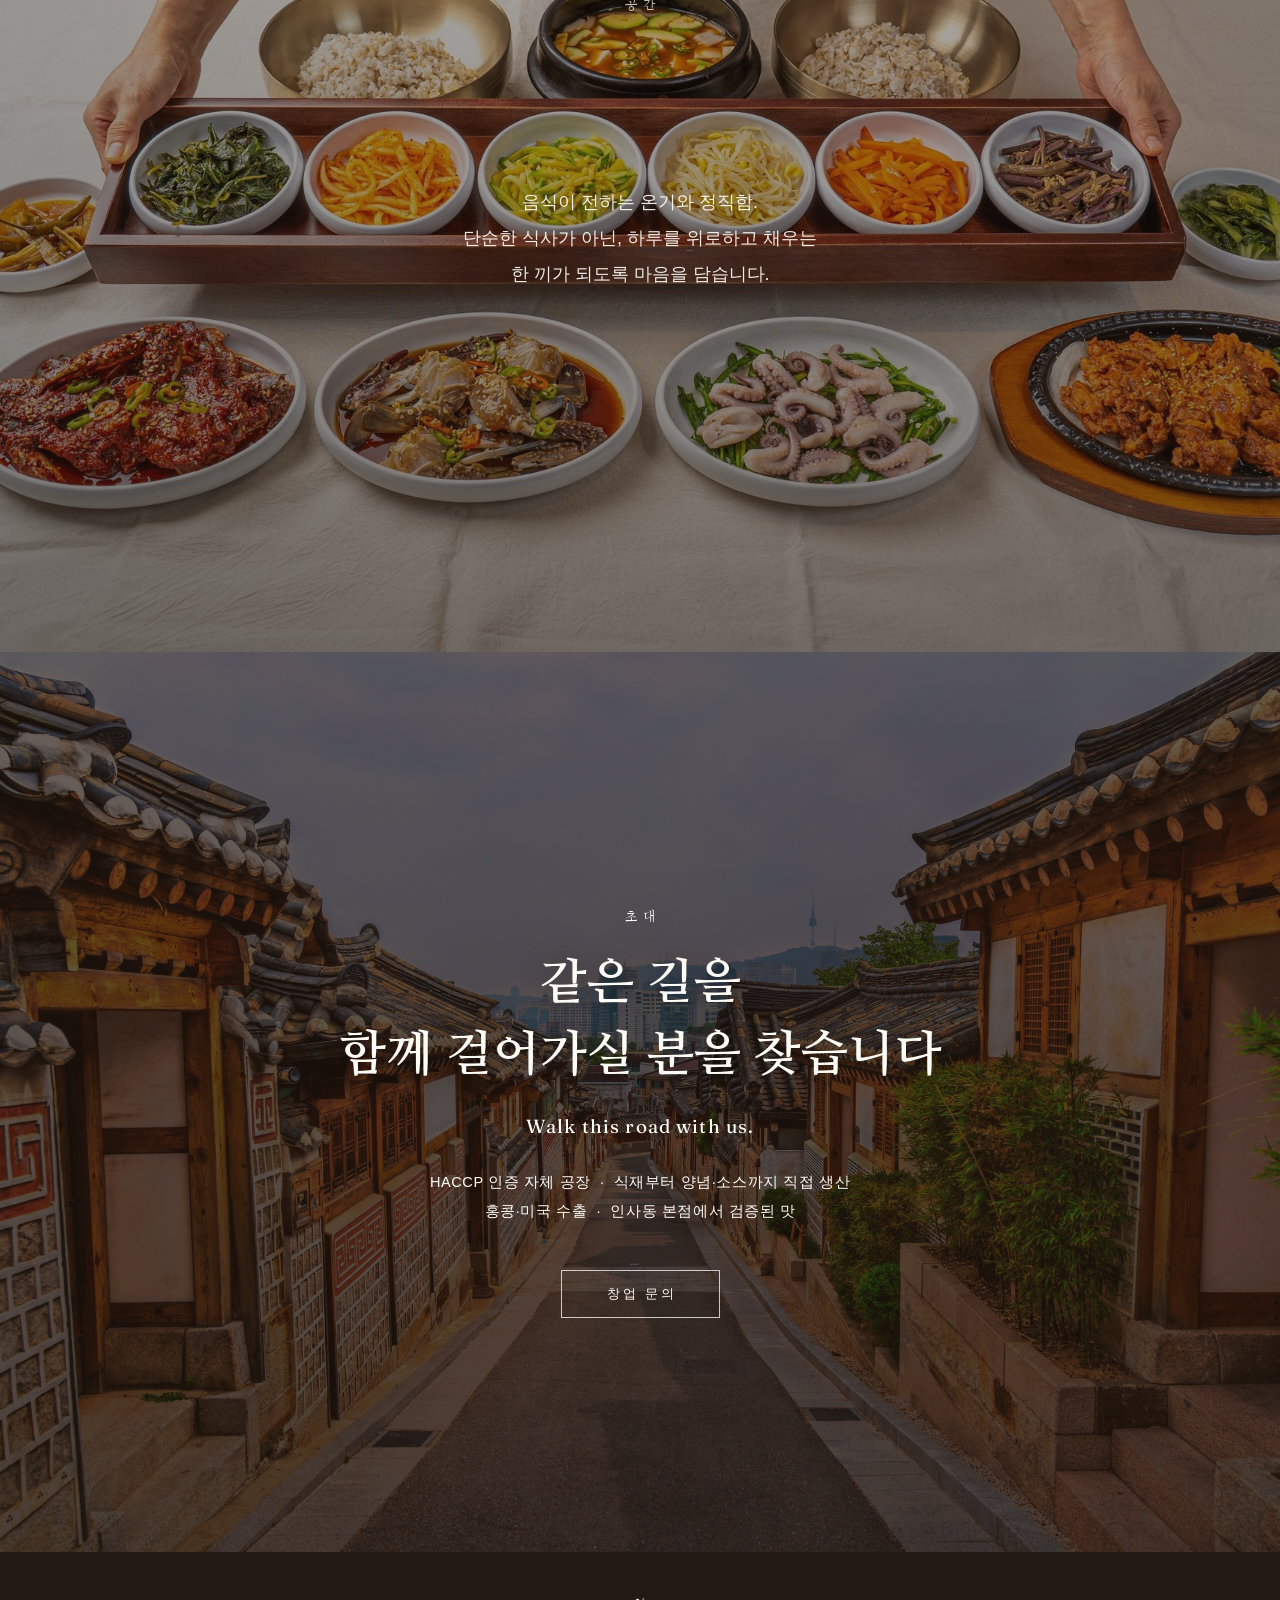
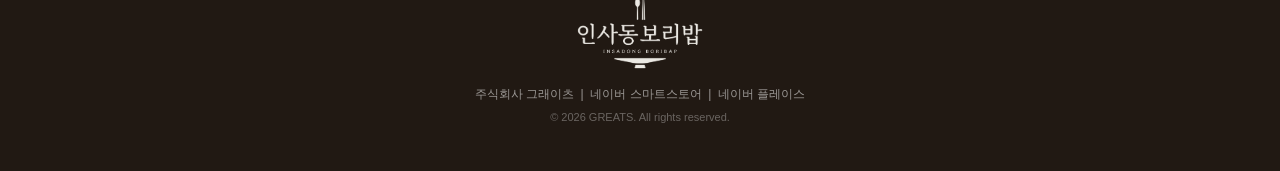
==== commit 5f575854: "S8 헤드라인 원복 + 모바일 재료 카드 렌더 버그 수정 - S8 초대: 임의로 바꿨던 한글 헤드라인을 원본 '같은 길을 함께 걸어가실   분을 찾습니다'로 복구, 영어는 'Wal" ====
--- a/site/index.html
+++ b/site/index.html
@@ -283,8 +283,8 @@
   <section class="panel invite" id="invite">
     <div class="panel-inner center light">
       <p class="chapter light">초대</p>
-      <h2 class="h-headline">이 밥상을<br>함께 차릴 분을 찾습니다</h2>
-      <p class="sub-en-s">Build the table with us.</p>
+      <h2 class="h-headline">같은 길을<br>함께 걸어가실 분을 찾습니다</h2>
+      <p class="sub-en-s">Walk this road with us.</p>
       <p class="body-copy wide dim">
         HACCP 인증 자체 공장 &nbsp;·&nbsp; 식재부터 양념·소스까지 직접 생산<br>
         홍콩·미국 수출 &nbsp;·&nbsp; 인사동 본점에서 검증된 맛
--- a/site/css/style.css
+++ b/site/css/style.css
@@ -643,8 +643,8 @@
   .promise-grid li { padding: 26px 24px 24px; }
   .ingredients { min-height: 100svh; }
   .ing-copy { padding-top: 110px; }
-  .ing-strip { flex-direction: column; height: auto; min-height: auto; padding: 0 20px 40px; gap: 14px; }
-  .ing-strip figure { flex: 0 0 auto !important; height: 62vw !important; margin-top: 0 !important; border-radius: 4px; }
+  .ing-strip { flex-direction: column; align-items: stretch; height: auto; min-height: auto; padding: 0 20px 40px; gap: 14px; }
+  .ing-strip figure { flex: 0 0 auto !important; width: 100%; height: 62vw !important; margin-top: 0 !important; border-radius: 4px; }
   .ing-strip figure:hover { flex-grow: 1; transform: none; }
   .ing-strip:hover figure:not(:hover) img { filter: none; }
   .ing-strip figure:hover img { transform: none; }
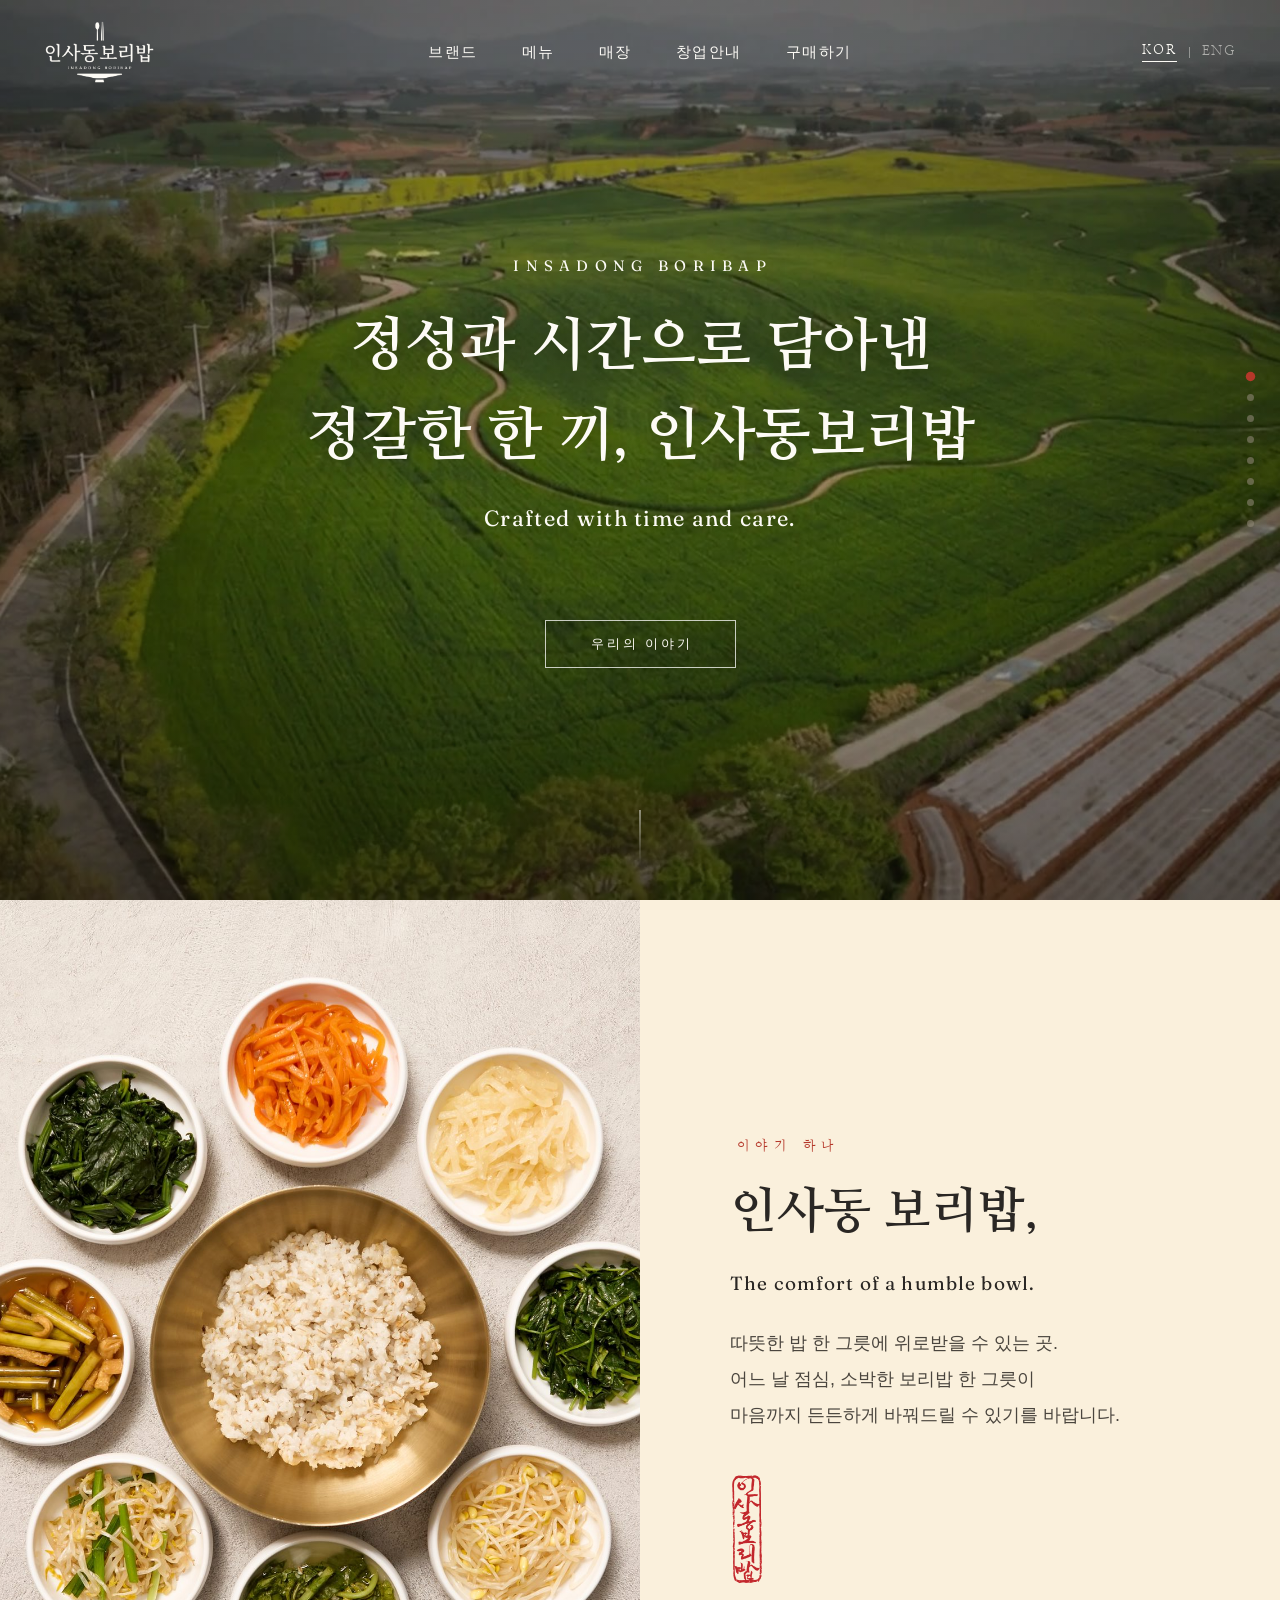
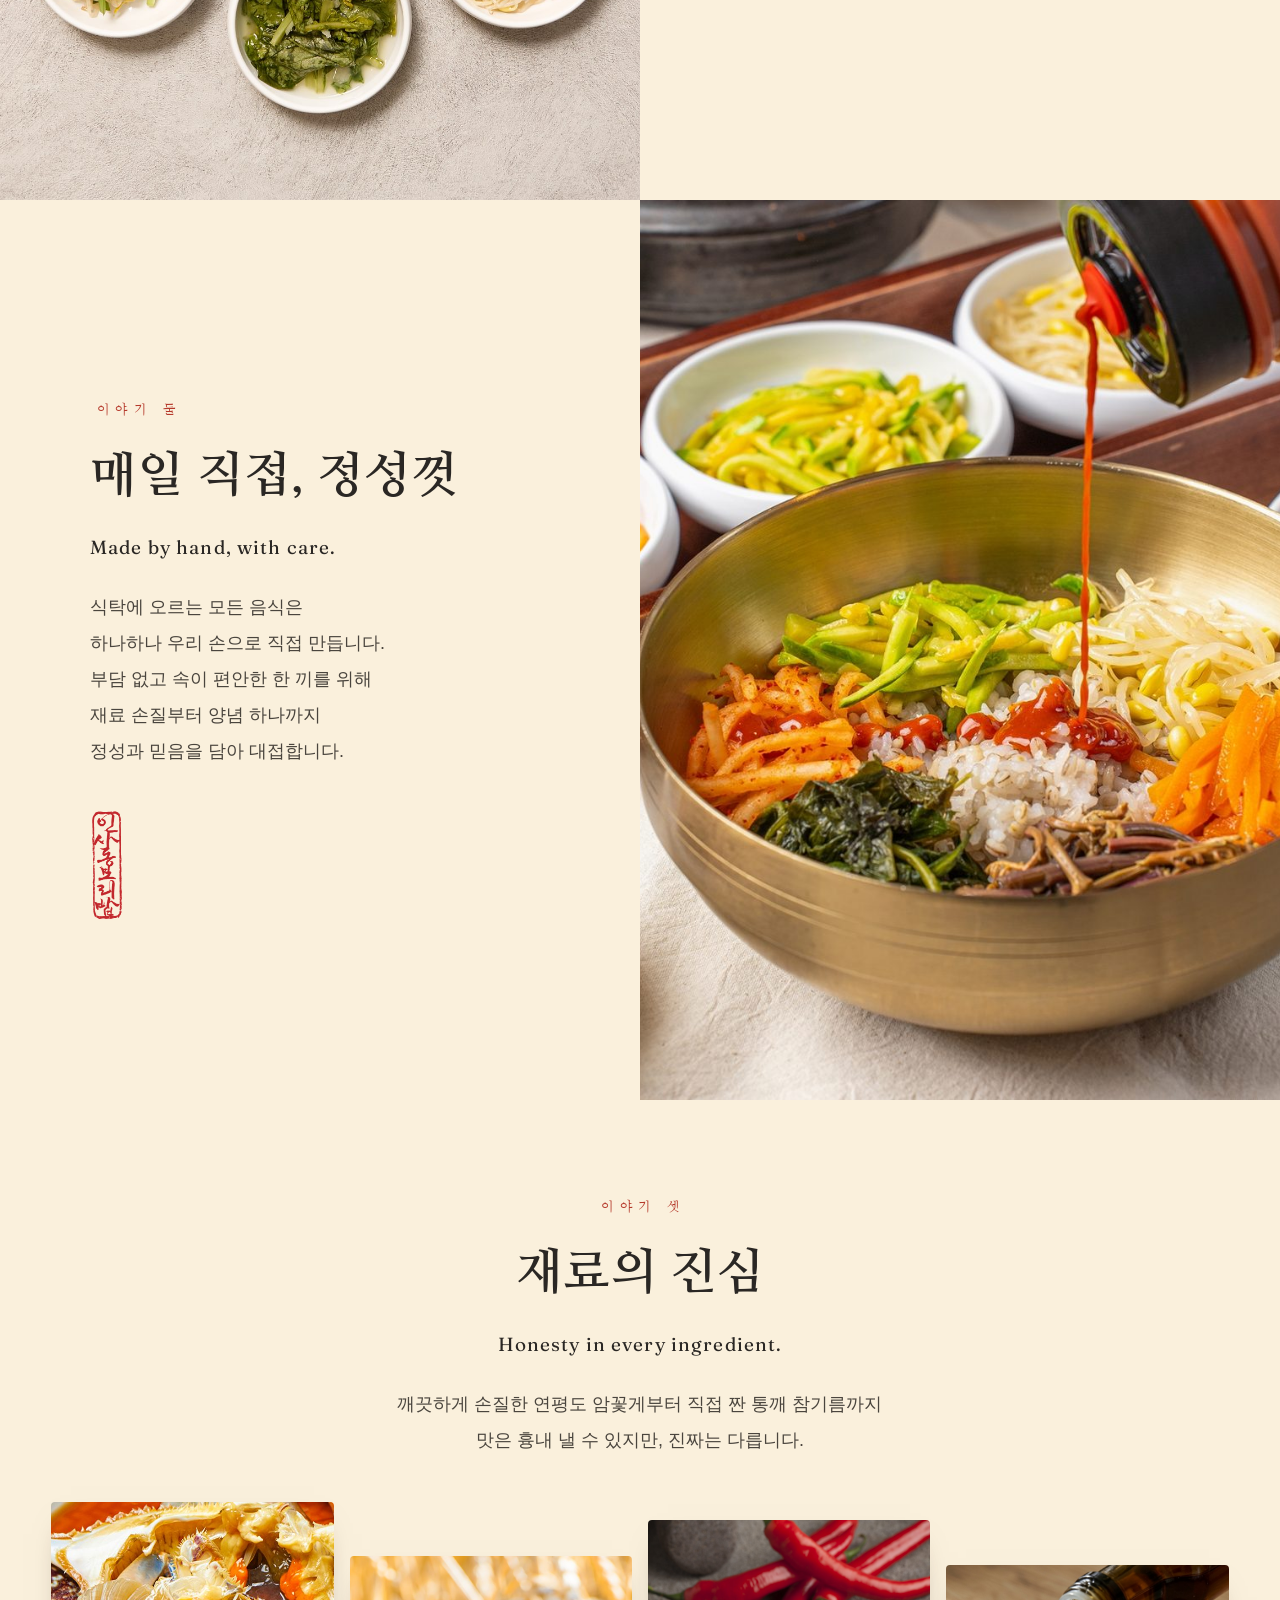
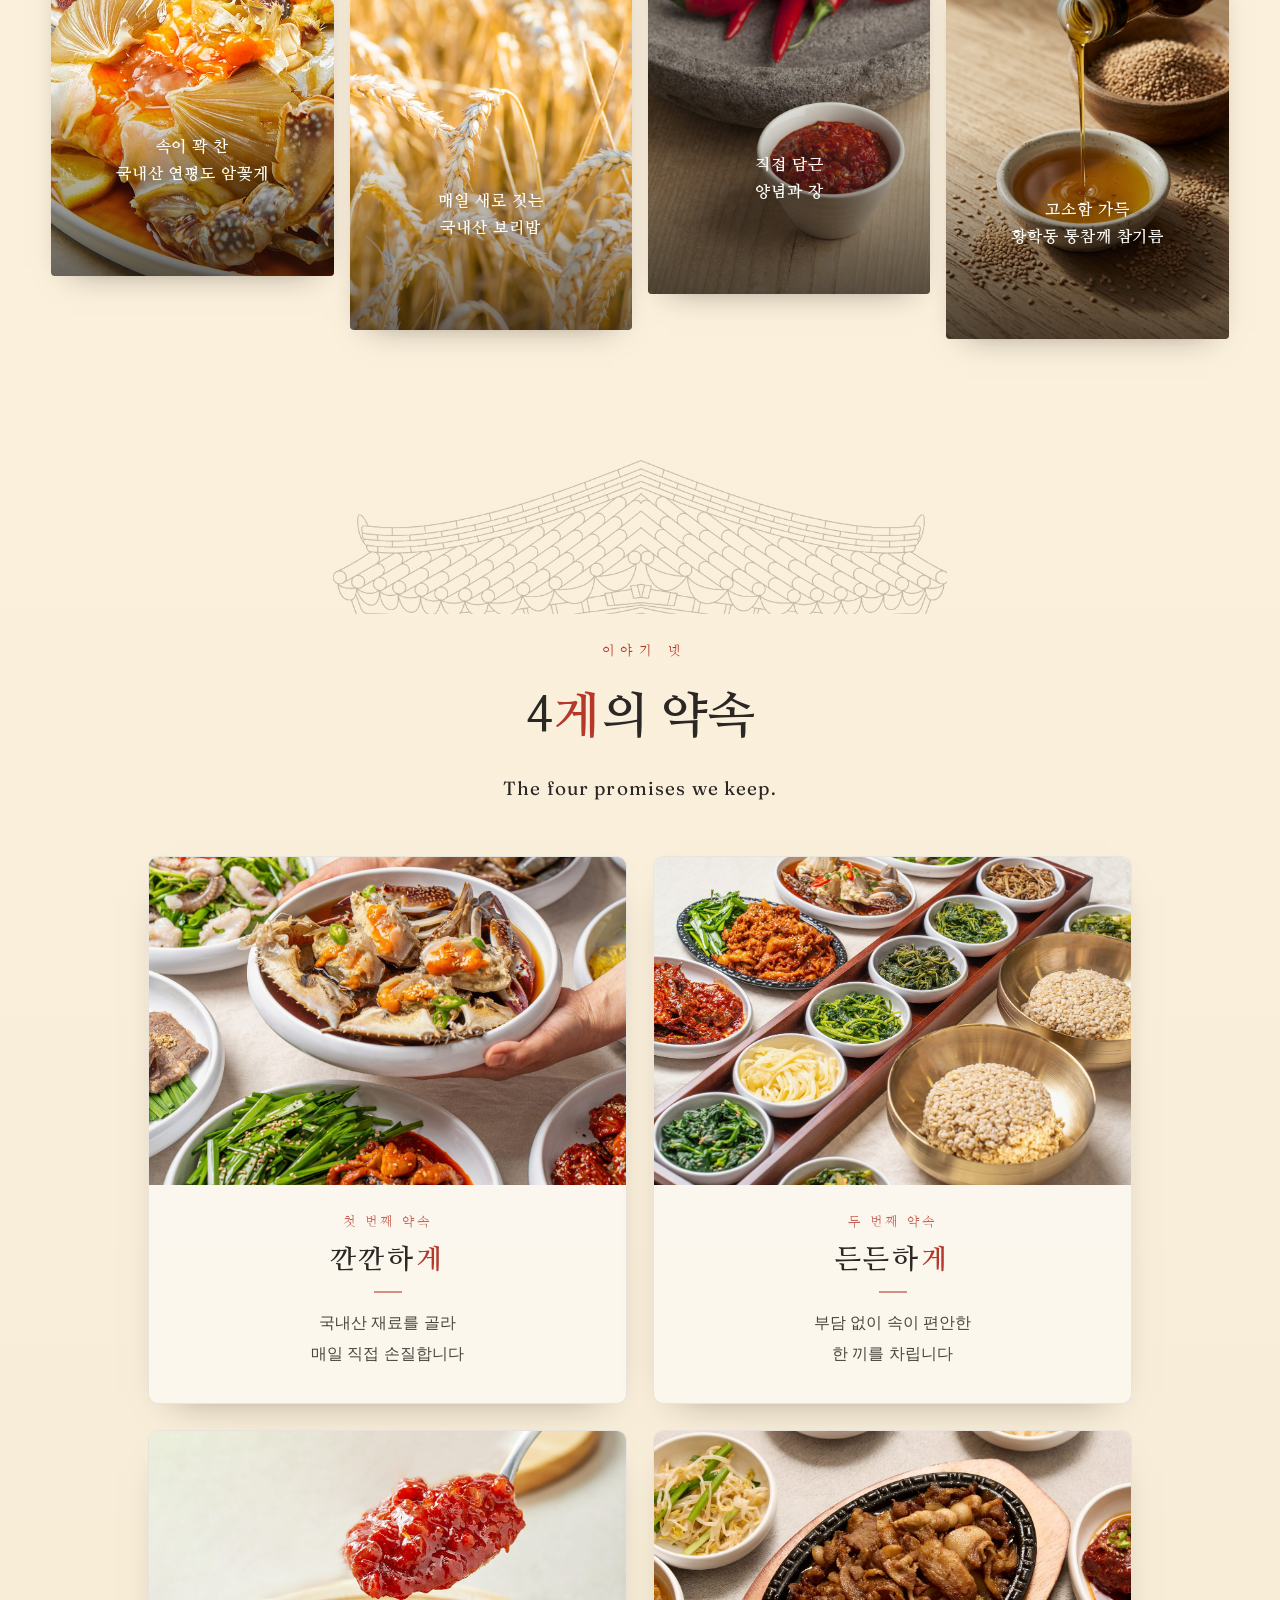
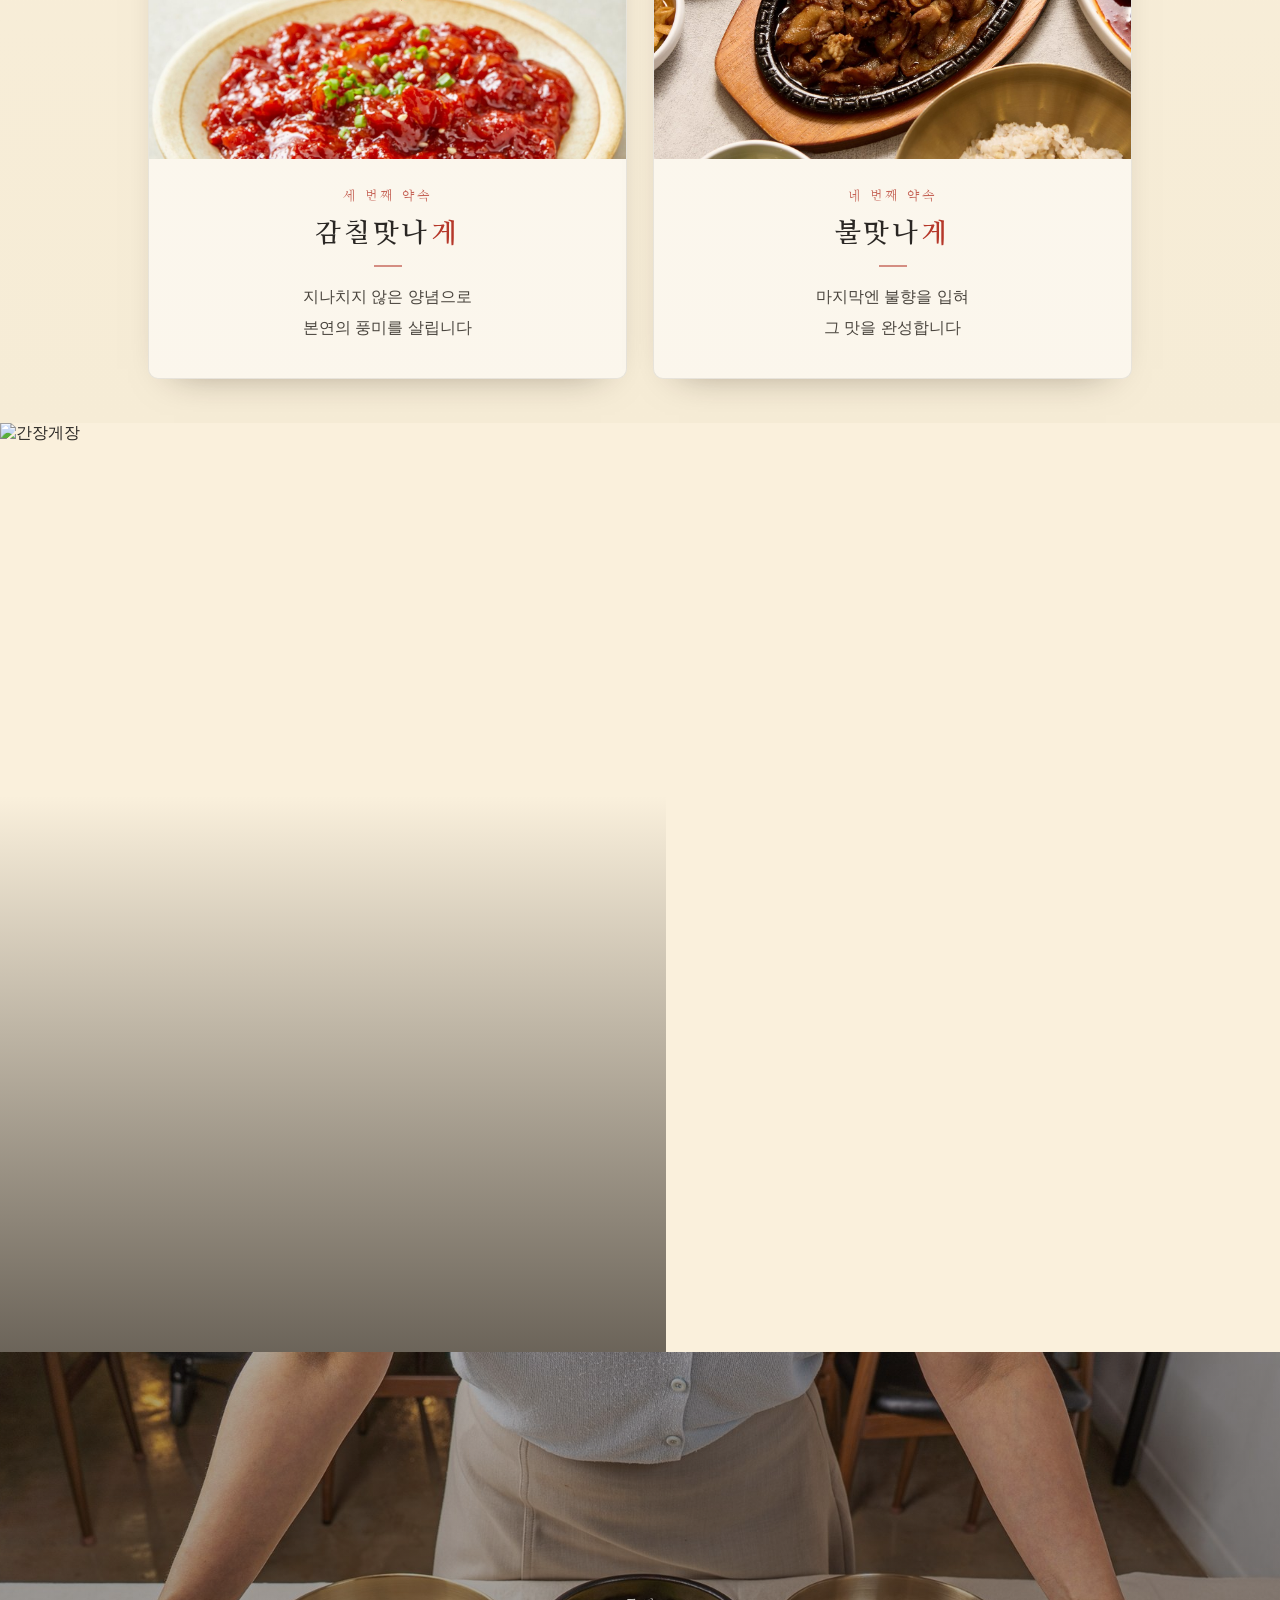
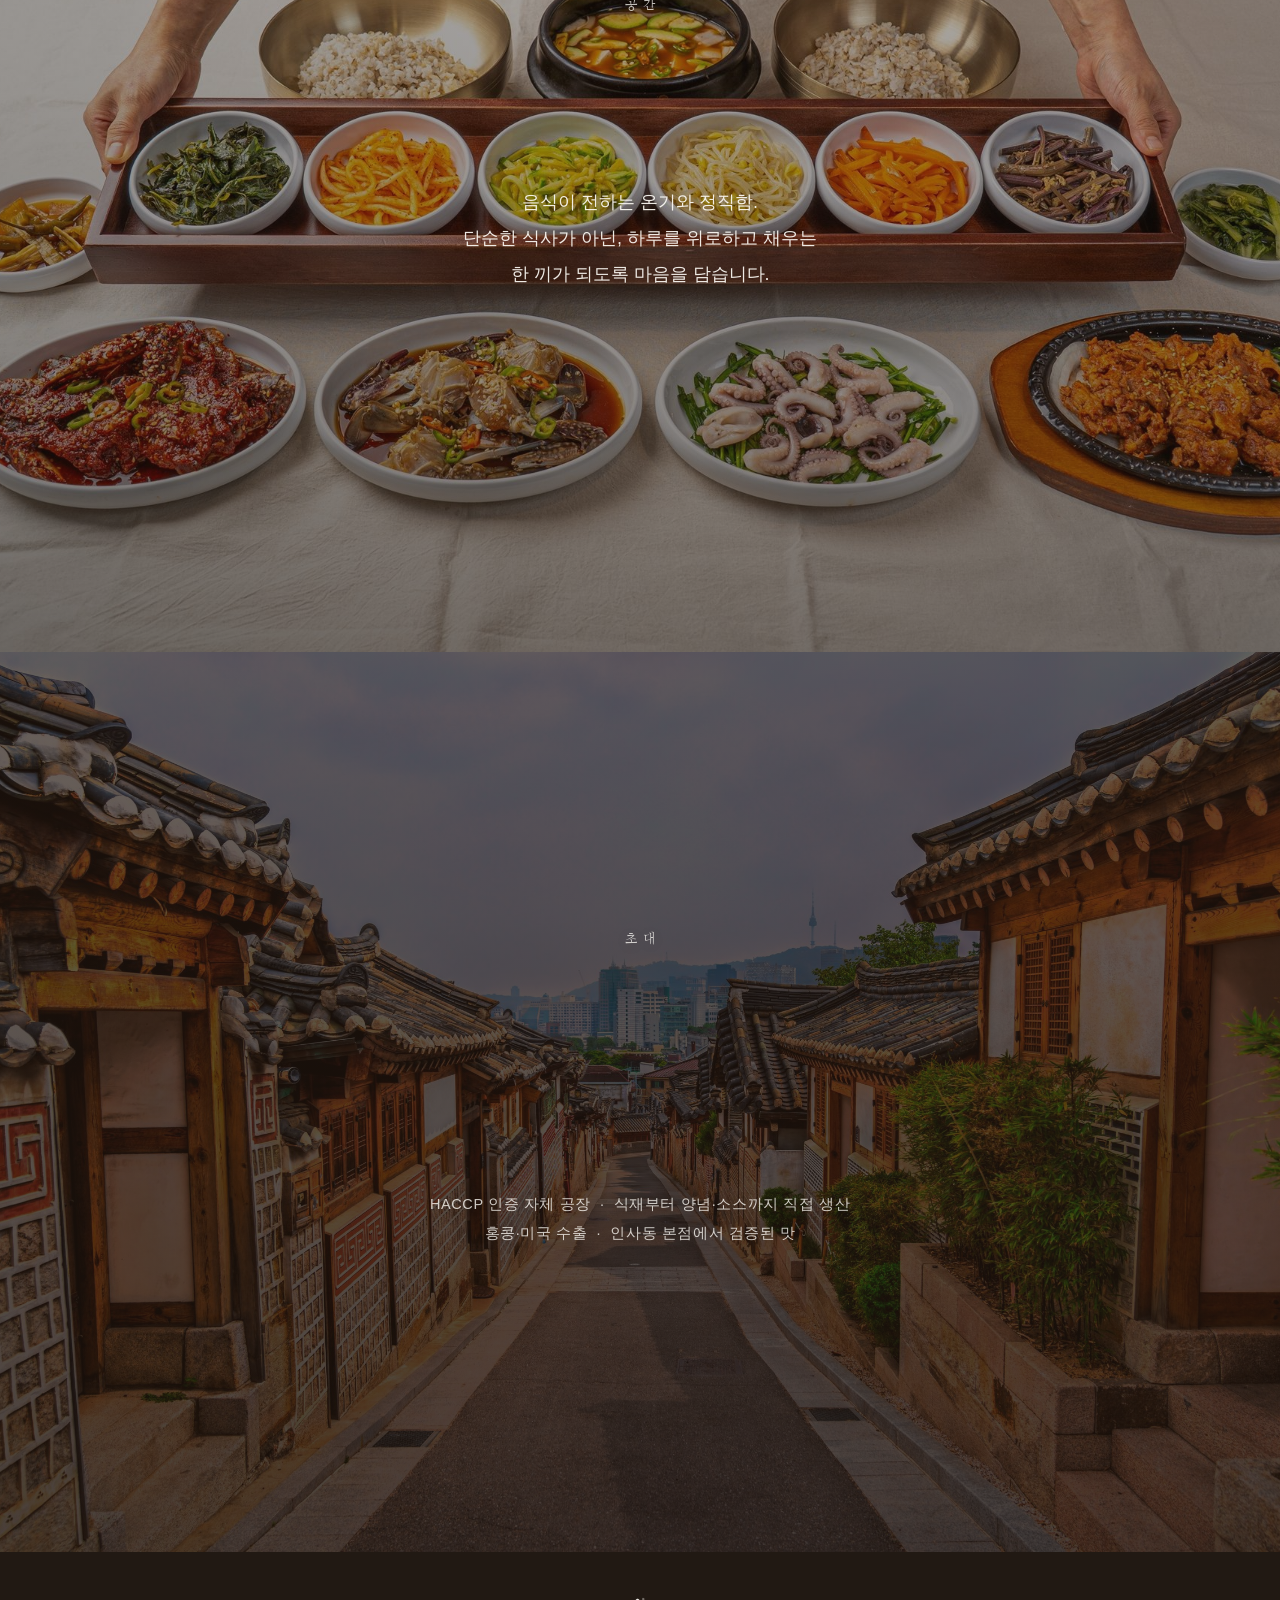
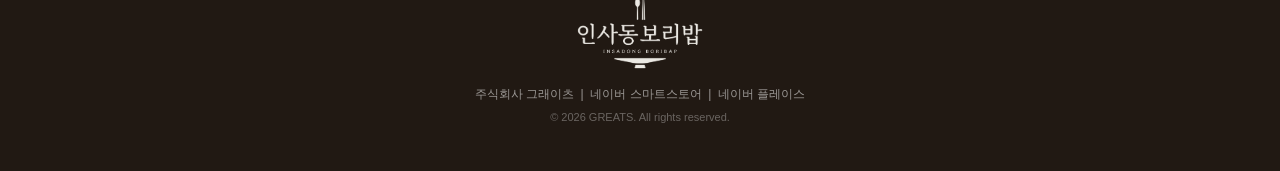
==== commit b0d9e31d: "디바이스별 줄바꿈 최적화 (PC/모바일) - br.br-d(PC 전용)·br.br-m(모바일 전용) 헬퍼 추가 - 히어로·초대 헤드라인: 모바일 전용 줄바꿈을 따로 지정해 고아줄 " ====
--- a/site/index.html
+++ b/site/index.html
@@ -77,8 +77,7 @@
     <div class="panel-inner center light">
       <p class="eyebrow">INSADONG BORIBAP</p>
       <h1 class="headline">
-        정성과 시간으로 담아낸<br>
-        정갈한 한 끼, 인사동보리밥
+        정성과 시간으로 <br class="br-m">담아낸 <br class="br-d">정갈한 한 끼, <br class="br-m">인사동보리밥
       </h1>
       <p class="sub-en">Crafted with time and care.</p>
       <a class="btn-outline" href="#story-1">우리의 이야기</a>
@@ -96,8 +95,8 @@
       <h2 class="h-headline">인사동 보리밥<span class="red">,</span></h2>
       <p class="sub-en-s">The comfort of a humble bowl.</p>
       <p class="body-copy">
-        따뜻한 밥 한 그릇에 위로받을 수 있는 곳.<br>
-        어느 날 점심, 소박한 보리밥 한 그릇이<br>
+        따뜻한 밥 한 그릇에 위로받을 수 있는 곳.<br class="br-d">
+        어느 날 점심, 소박한 보리밥 한 그릇이<br class="br-d">
         마음까지 든든하게 바꿔드릴 수 있기를 바랍니다.
       </p>
       <span class="seal" aria-hidden="true"></span>
@@ -111,10 +110,10 @@
       <h2 class="h-headline">매일 직접<span class="red">,</span> 정성껏</h2>
       <p class="sub-en-s">Made by hand, with care.</p>
       <p class="body-copy">
-        식탁에 오르는 모든 음식은<br>
-        하나하나 우리 손으로 직접 만듭니다.<br>
-        부담 없고 속이 편안한 한 끼를 위해<br>
-        재료 손질부터 양념 하나까지<br>
+        식탁에 오르는 모든 음식은<br class="br-d">
+        하나하나 우리 손으로 직접 만듭니다.<br class="br-d">
+        부담 없고 속이 편안한 한 끼를 위해<br class="br-d">
+        재료 손질부터 양념 하나까지<br class="br-d">
         정성과 믿음을 담아 대접합니다.
       </p>
       <span class="seal" aria-hidden="true"></span>
@@ -131,7 +130,7 @@
       <h2 class="h-headline">재료의 진심</h2>
       <p class="sub-en-s">Honesty in every ingredient.</p>
       <p class="body-copy">
-        깨끗하게 손질한 연평도 암꽃게부터 직접 짠 통깨 참기름까지<br>
+        깨끗하게 손질한 연평도 암꽃게부터 직접 짠 통깨 참기름까지<br class="br-d">
         맛은 흉내 낼 수 있지만, 진짜는 다릅니다.
       </p>
     </div>
@@ -267,8 +266,8 @@
       <h2 class="h-headline">따뜻한<span class="red">,</span> 한 끼</h2>
       <p class="sub-en-s">A place of warmth in Insadong.</p>
       <p class="body-copy wide">
-        음식이 전하는 온기와 정직함.<br>
-        단순한 식사가 아닌, 하루를 위로하고 채우는<br>
+        음식이 전하는 온기와 정직함.<br class="br-d">
+        단순한 식사가 아닌, 하루를 위로하고 채우는<br class="br-d">
         한 끼가 되도록 마음을 담습니다.
       </p>
       <div class="place-card">
@@ -283,7 +282,7 @@
   <section class="panel invite" id="invite">
     <div class="panel-inner center light">
       <p class="chapter light">초대</p>
-      <h2 class="h-headline">같은 길을<br>함께 걸어가실 분을 찾습니다</h2>
+      <h2 class="h-headline">같은 길을 <br class="br-d"><br class="br-m">함께 걸어가실 <br class="br-m">분을 찾습니다</h2>
       <p class="sub-en-s">Walk this road with us.</p>
       <p class="body-copy wide dim">
         HACCP 인증 자체 공장 &nbsp;·&nbsp; 식재부터 양념·소스까지 직접 생산<br>
--- a/site/css/style.css
+++ b/site/css/style.css
@@ -82,6 +82,14 @@
   font-size: clamp(30px, 3.8vw, 50px);
   line-height: 1.48;
   margin-bottom: 28px;
+  text-wrap: balance;
+}
+
+/* 디바이스별 의도 줄바꿈: br.br-d = PC 전용(모바일 숨김), br.br-m = 모바일 전용(PC 숨김) */
+br.br-m { display: none; }
+@media (max-width: 900px) {
+  br.br-d { display: none; }
+  br.br-m { display: inline; }
 }
 .sub-en {
   font-family: var(--serif-en);
@@ -111,6 +119,7 @@
   font-weight: 400;
   line-height: 2.0;
   color: var(--ink-soft);
+  text-wrap: pretty;
 }
 .body-copy.wide { color: inherit; opacity: .92; }
 .body-copy.dim { opacity: .78; font-size: 14.5px; letter-spacing: .04em; }
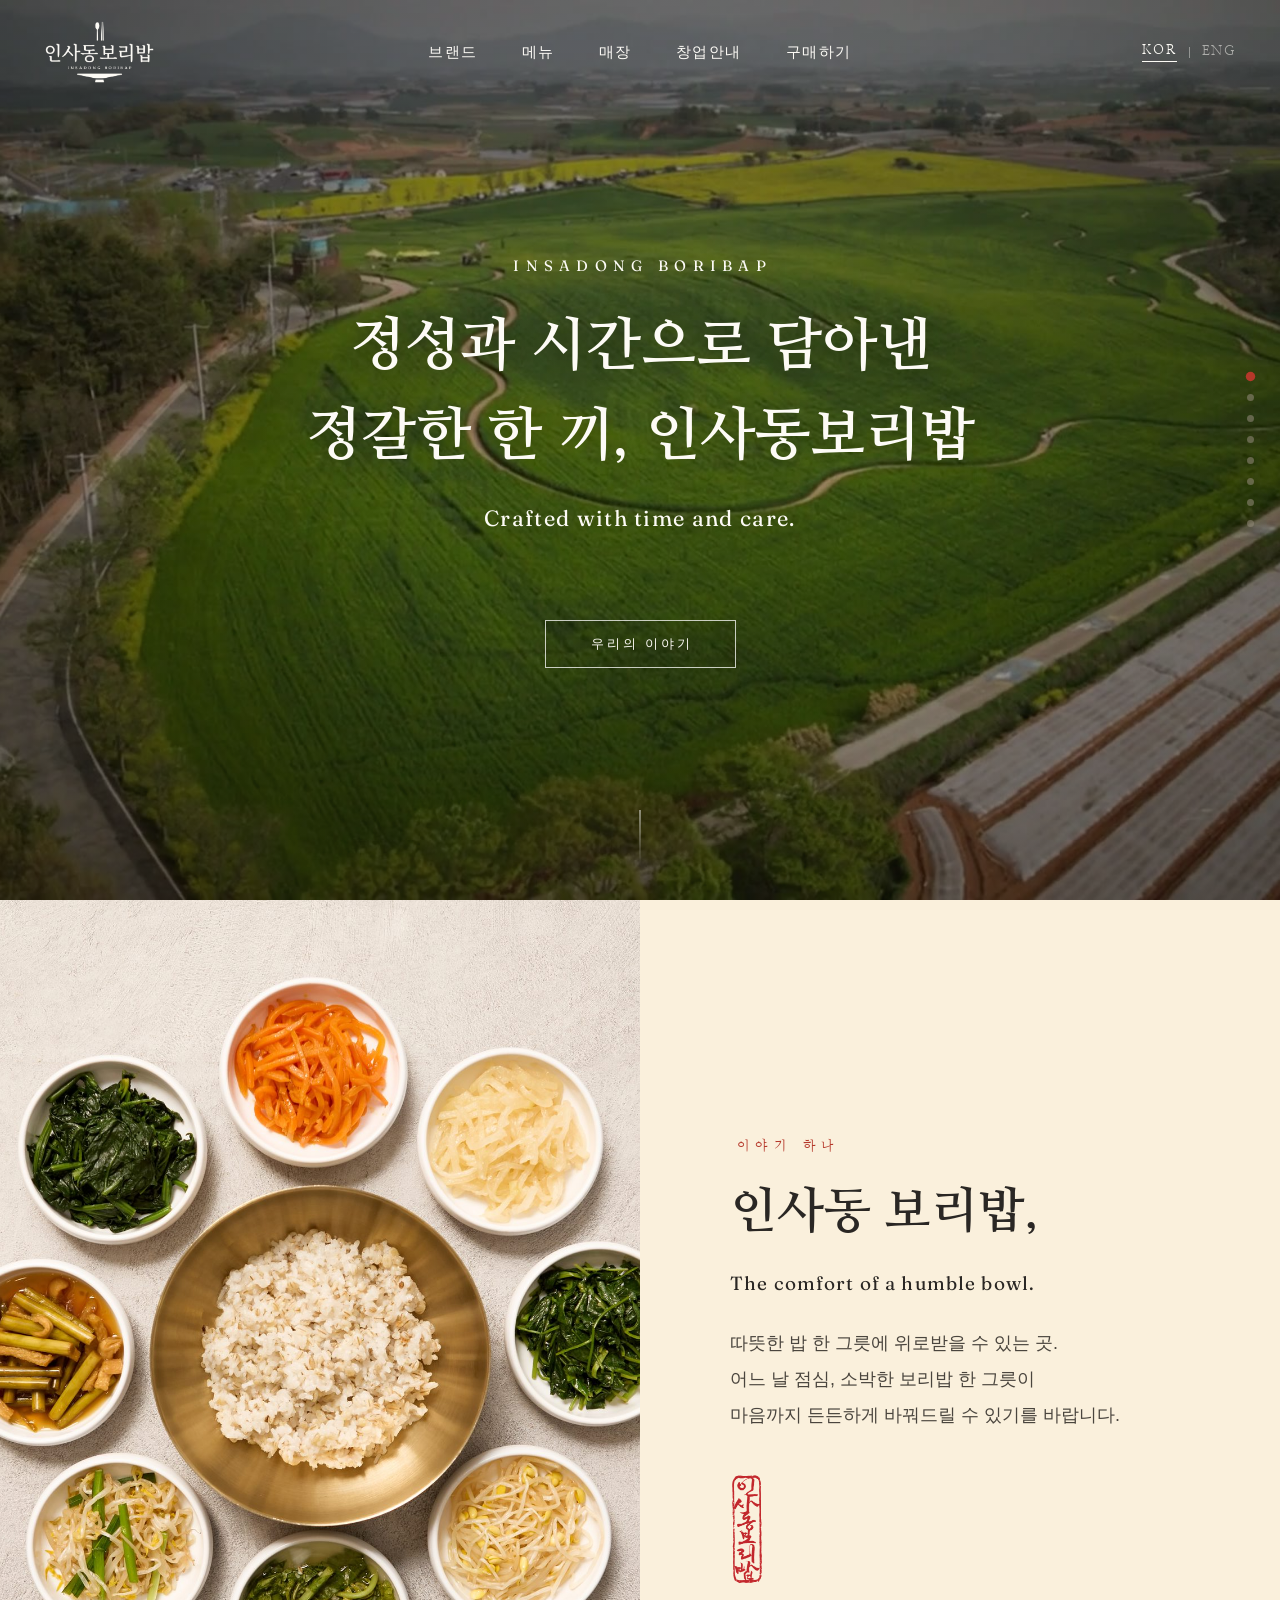
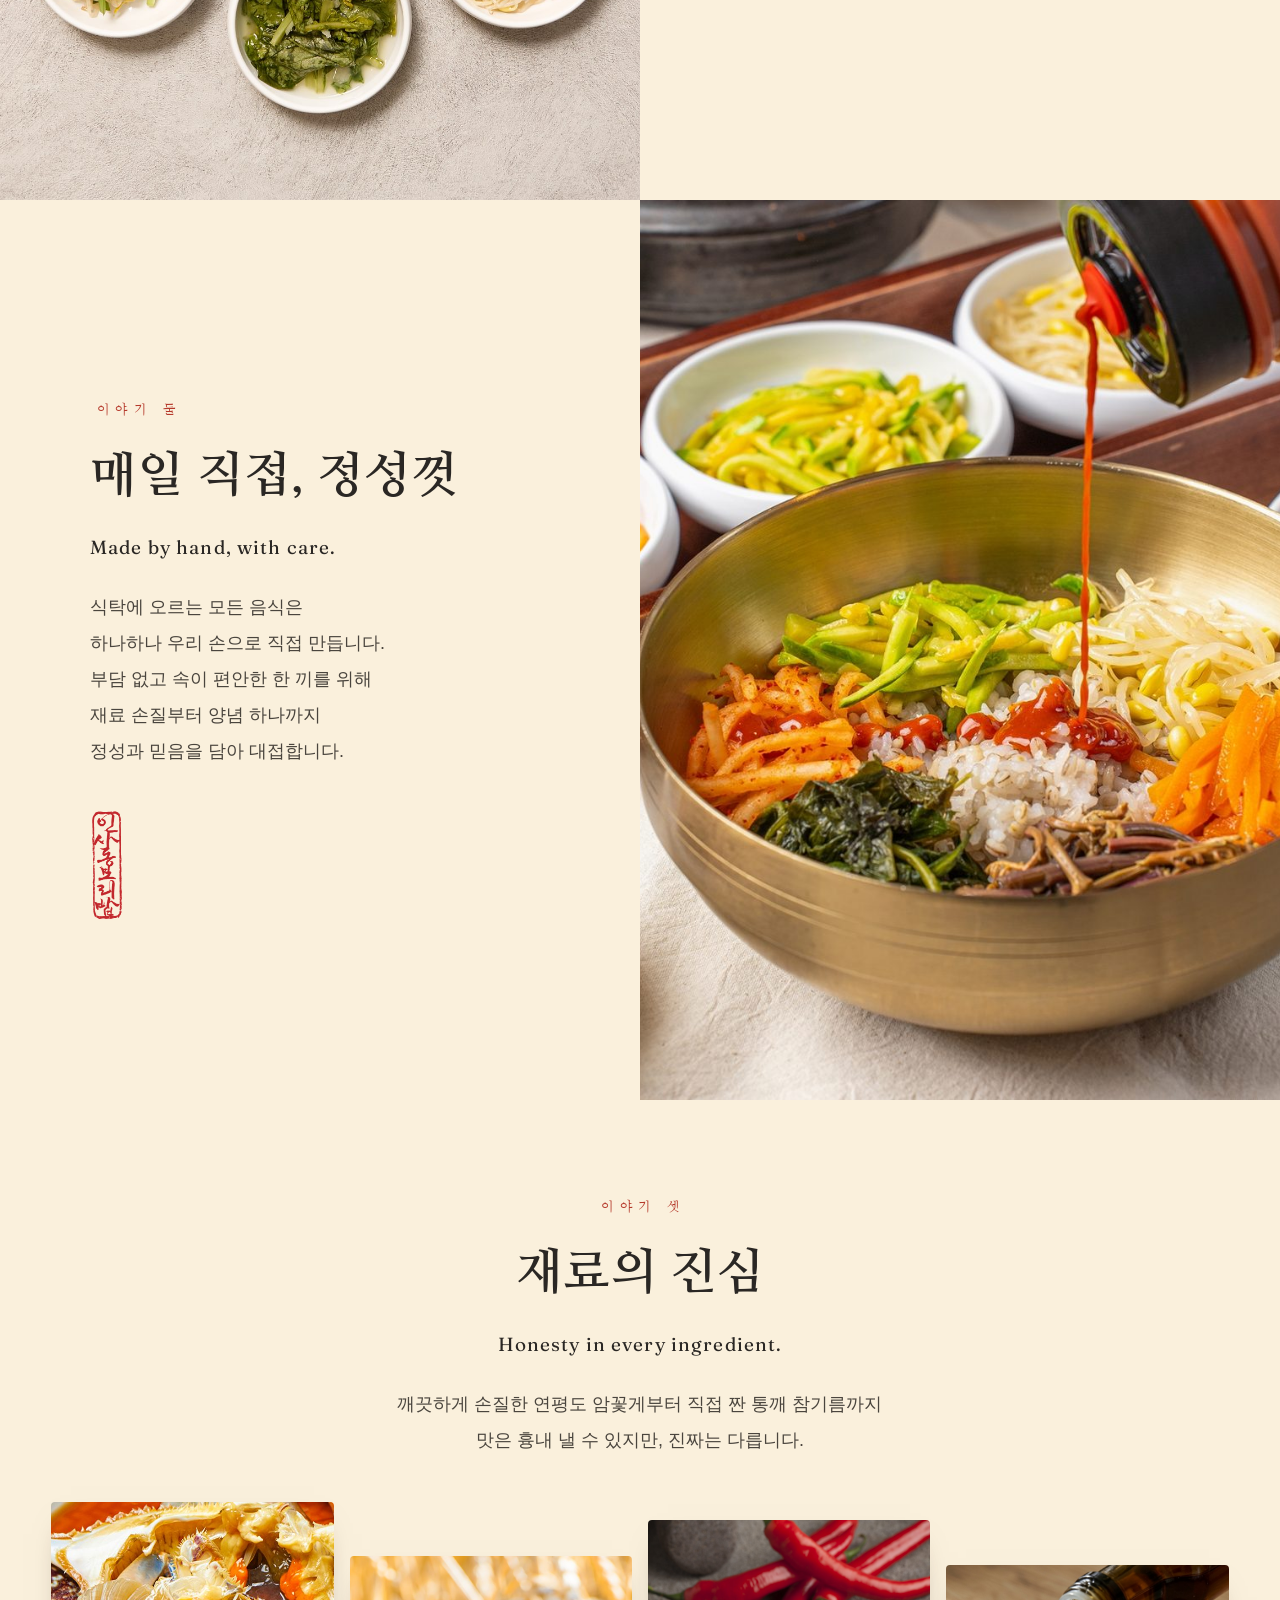
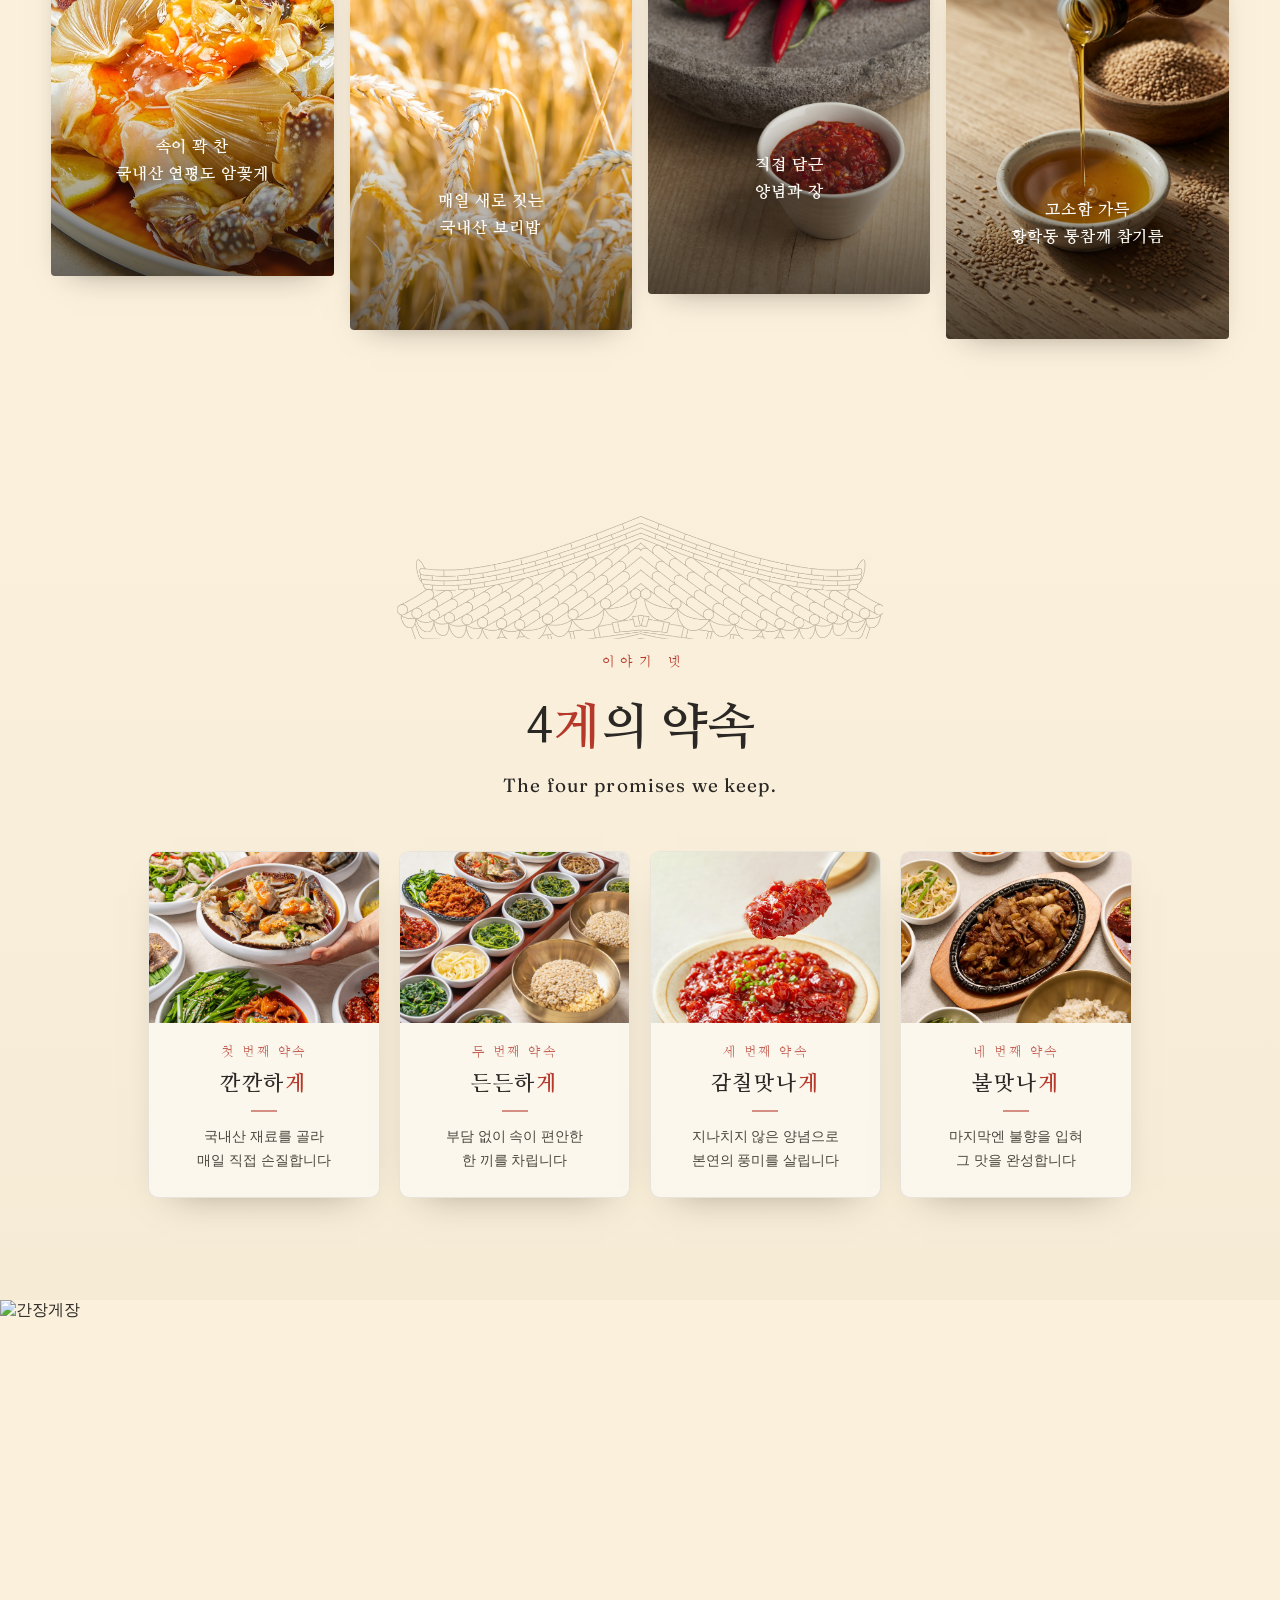
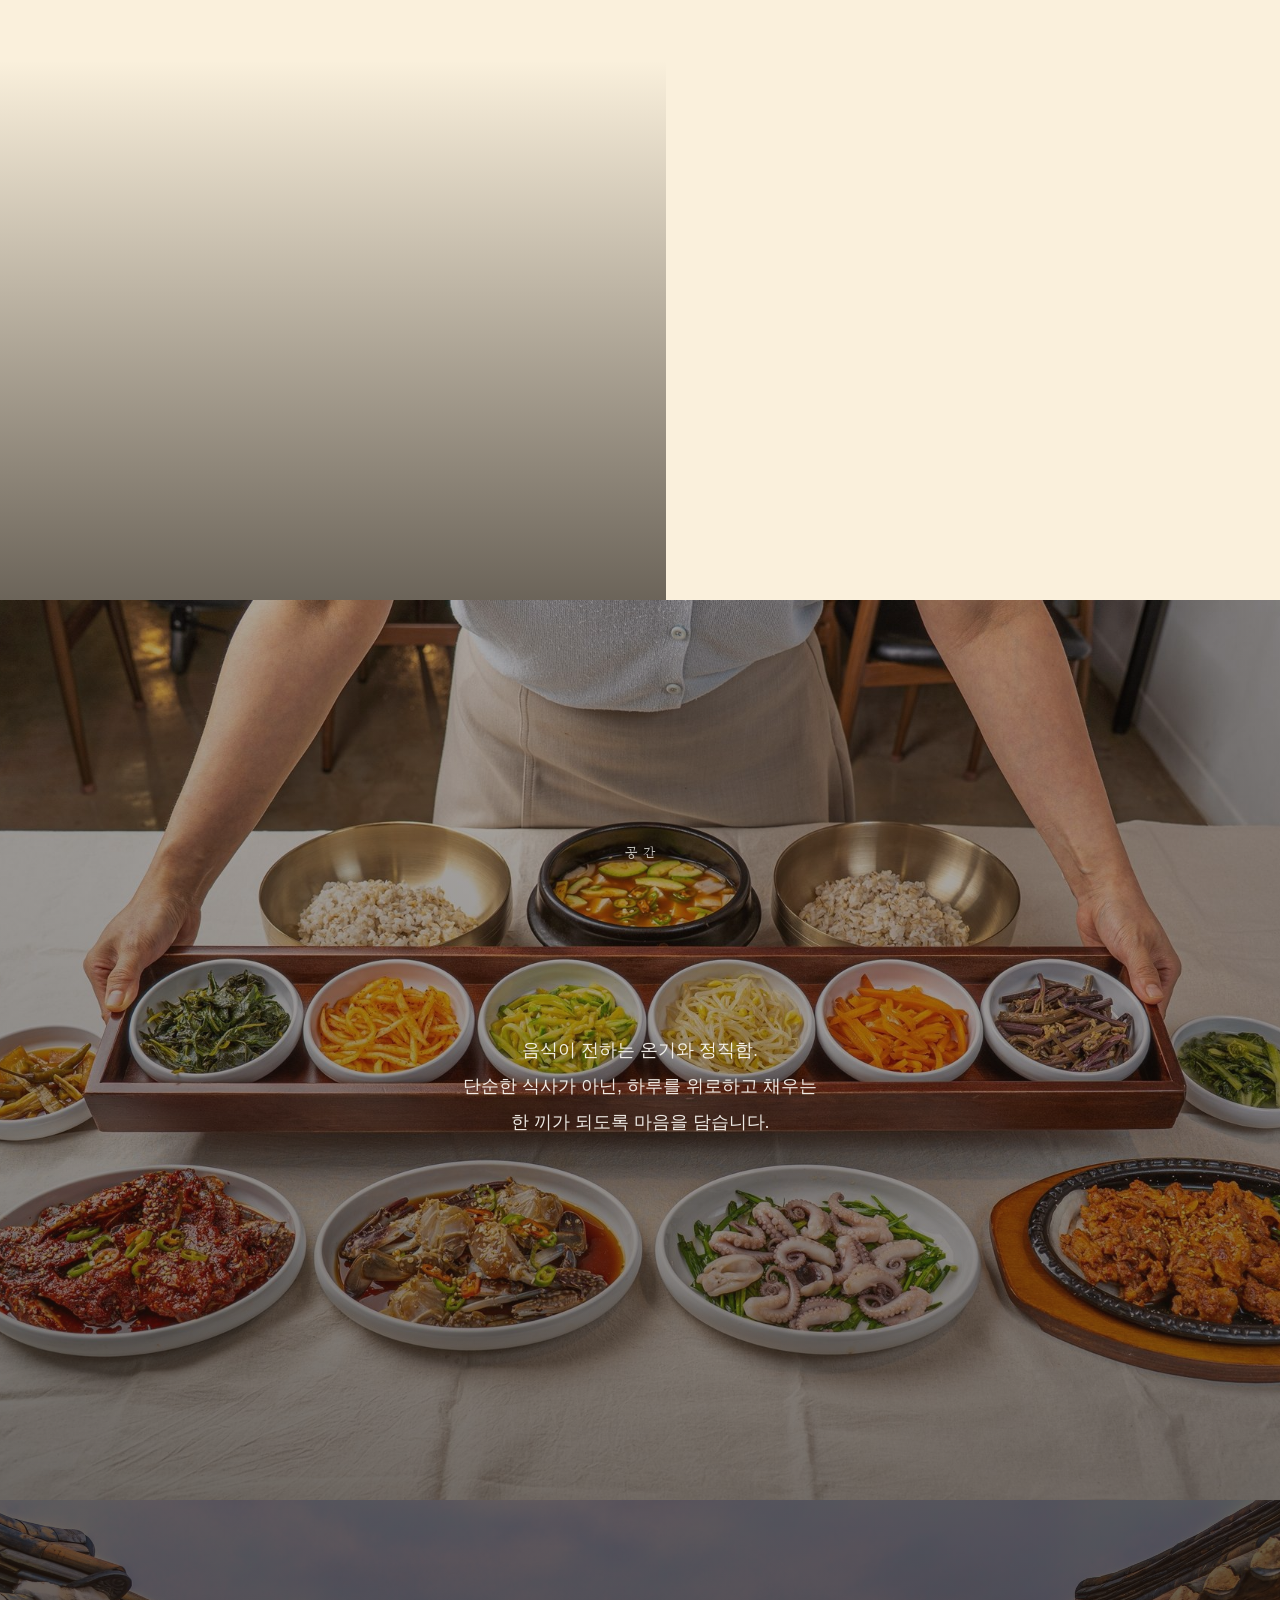
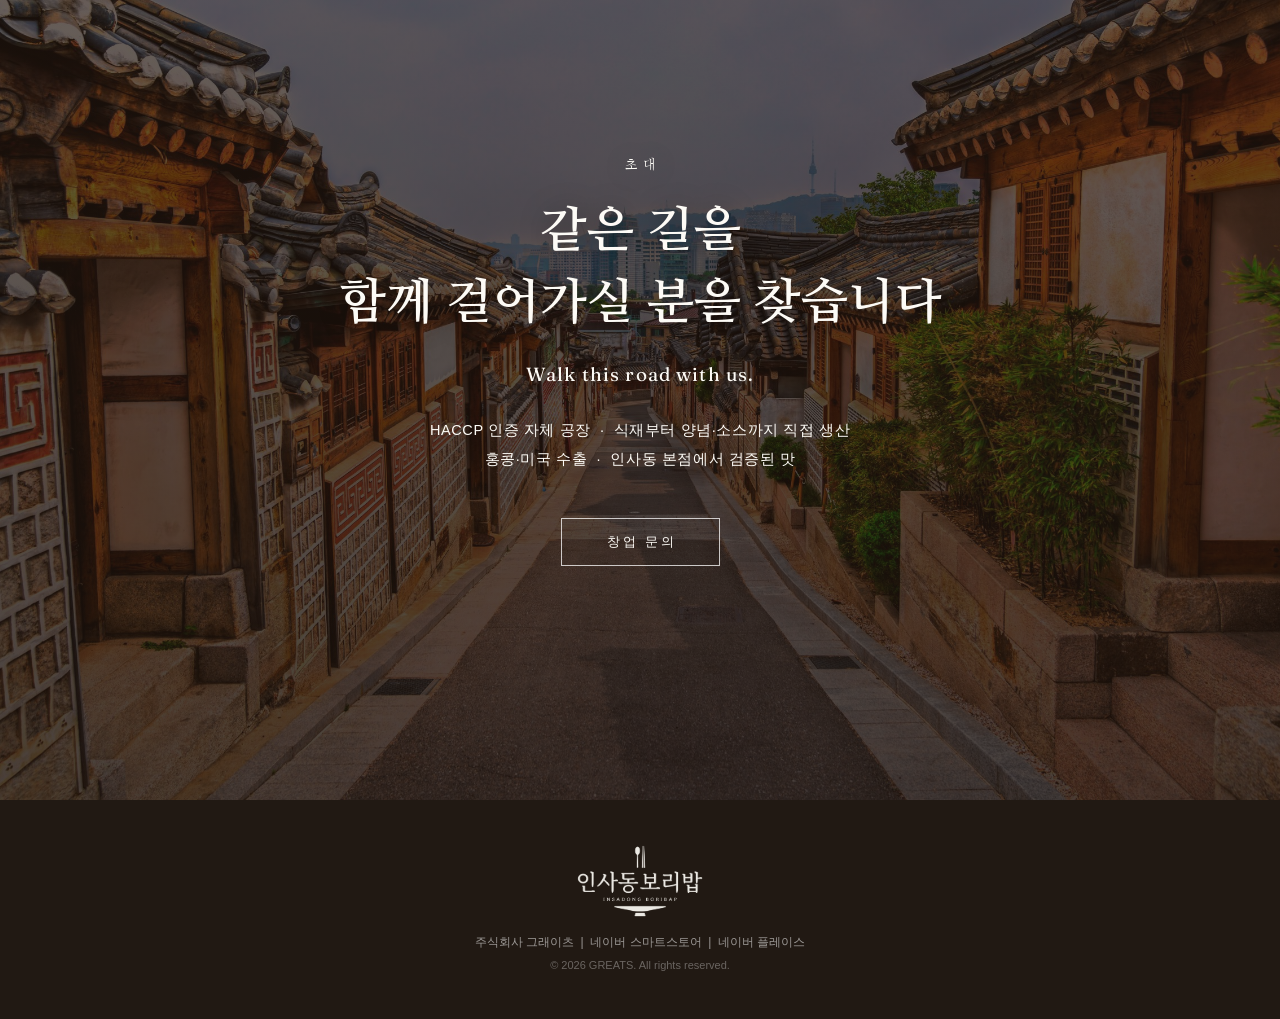
==== commit fddd40b6: "메인 GNB를 하위 페이지로 연결 + 본점 주소 정정 - GNB/모바일메뉴 앵커(#story-1 등) → brand/menu/store/franchise.html 페이지 링크 - " ====
--- a/site/index.html
+++ b/site/index.html
@@ -26,10 +26,10 @@
     <img class="logo-img logo-k" src="assets/img/logo-ink.png" alt="" aria-hidden="true">
   </a>
   <nav class="gnb" aria-label="주 메뉴">
-    <a href="#story-1">브랜드</a>
-    <a href="#table">메뉴</a>
-    <a href="#space">매장</a>
-    <a href="#invite">창업안내</a>
+    <a href="brand.html">브랜드</a>
+    <a href="menu.html">메뉴</a>
+    <a href="store.html">매장</a>
+    <a href="franchise.html">창업안내</a>
     <a href="https://smartstore.naver.com/greatsfb" target="_blank" rel="noopener">구매하기</a>
   </nav>
   <div class="header-utils">
@@ -44,10 +44,10 @@
 
 <!-- 모바일 전체화면 메뉴 -->
 <div class="m-nav" id="mNav" aria-hidden="true">
-  <a href="#story-1">브랜드</a>
-  <a href="#table">메뉴</a>
-  <a href="#space">매장</a>
-  <a href="#invite">창업안내</a>
+  <a href="brand.html">브랜드</a>
+  <a href="menu.html">메뉴</a>
+  <a href="store.html">매장</a>
+  <a href="franchise.html">창업안내</a>
   <a href="https://smartstore.naver.com/greatsfb" target="_blank" rel="noopener">구매하기</a>
   <div class="m-nav-lang">
     <a class="lang active" href="#">KOR</a>
@@ -272,7 +272,7 @@
       </p>
       <div class="place-card">
         <p class="place-name">인사동보리밥 본점</p>
-        <p class="place-addr">서울 종로구 관훈동 (인사동) · 종각역 도보 5분</p>
+        <p class="place-addr">서울 종로구 인사동 7길 37, 지하 1층 · 종각역 도보</p>
         <a class="btn-outline" href="https://naver.me/5b0AiKjp" target="_blank" rel="noopener">네이버 지도에서 보기</a>
       </div>
     </div>
--- a/site/css/style.css
+++ b/site/css/style.css
@@ -23,7 +23,7 @@
 
 * { margin: 0; padding: 0; box-sizing: border-box; }
 
-html { scroll-snap-type: y proximity; scroll-behavior: smooth; }
+html { scroll-snap-type: y mandatory; scroll-behavior: smooth; }
 body {
   font-family: var(--sans);
   color: var(--ink);
@@ -413,13 +413,14 @@
 
 /* ===== S5. 네 가지 약속 — [B] 2×2 카드 + [N1] 한자 넘버링 ===== */
 .promises { background: linear-gradient(180deg, var(--cream) 0%, var(--hanji) 100%); }
-.promises .panel-inner { position: relative; padding-top: 60px; padding-bottom: 44px; }
+.promises .panel-inner { position: relative; padding-top: clamp(56px, 7svh, 88px); padding-bottom: clamp(40px, 5.5svh, 64px); }
+.promise-title { margin-bottom: clamp(10px, 1.6svh, 22px); }
 /* 기와 라인 — 섹션 상단 크라운 (제목 위 delicate 장식) */
 .roofline {
   display: block;
-  width: clamp(420px, 48vw, 720px);
+  width: clamp(290px, 38vw, 580px);
   opacity: .85;
-  margin: 0 auto 30px;
+  margin: 0 auto clamp(12px, 1.8svh, 26px);
   pointer-events: none;
 }
 /* "4게의 약속" — 게 pun 강조: 위·아래 스타카토(방점) */
@@ -433,11 +434,11 @@
   counter-reset: promise;
   list-style: none;
   display: grid;
-  grid-template-columns: repeat(2, 1fr);
-  gap: 26px;
-  margin-top: 26px;
+  grid-template-columns: repeat(4, 1fr);
+  gap: clamp(14px, 1.5vw, 22px);
+  margin-top: clamp(18px, 2.6svh, 32px);
   width: 100%;
-  max-width: 1140px;
+  max-width: 1180px;
 }
 .promise-grid li {
   position: relative;
@@ -453,9 +454,9 @@
   transform: translateY(-5px);
   box-shadow: 0 26px 50px -24px rgba(40, 26, 14, .55);
 }
-/* 카드 사진 — 상단, 호버 시 켄번즈(느린 확대) */
+/* 카드 사진 — 상단 세로형, 높이는 화면 높이에 비례(svh)해 어떤 스크린에도 한 화면에 맞게 */
 .p-photo {
-  aspect-ratio: 16 / 11;
+  height: clamp(136px, 19svh, 280px);
   overflow: hidden;
 }
 .p-photo img {
@@ -464,35 +465,35 @@
   transition: transform 1s ease;
 }
 .promise-grid li:hover .p-photo img { transform: scale(1.06); }
-.p-body { padding: 30px 34px 34px; }
+.p-body { padding: clamp(18px, 2.4svh, 28px) clamp(16px, 1.4vw, 22px) clamp(20px, 2.6svh, 28px); }
 .p-num {
   display: block;
   font-family: var(--serif);
-  font-size: 13px;
-  letter-spacing: .22em;
+  font-size: 12.5px;
+  letter-spacing: .2em;
   color: var(--seal-red);
   opacity: .78;
-  margin-bottom: 12px;
+  margin-bottom: clamp(8px, 1.2svh, 12px);
 }
 .promise-grid h3 {
   font-family: var(--serif);
   font-weight: 700;
-  font-size: 27px;
-  letter-spacing: .1em;
-  margin-bottom: 14px;
+  font-size: clamp(21px, 1.55vw, 26px);
+  letter-spacing: .08em;
+  margin-bottom: clamp(10px, 1.4svh, 14px);
 }
 .promise-grid h3::after {
   content: '';
   display: block;
-  width: 28px; height: 2px;
-  margin: 14px auto 0;
+  width: 26px; height: 2px;
+  margin: clamp(10px, 1.4svh, 14px) auto 0;
   background: var(--seal-red);
   opacity: .55;
 }
 .promise-grid p {
-  font-size: 16px;
+  font-size: clamp(13.5px, 1vw, 15.5px);
   font-weight: 400;
-  line-height: 1.95;
+  line-height: 1.8;
   color: var(--ink-soft);
 }
 
@@ -544,15 +545,15 @@
   display: flex;
   flex-direction: column;
   justify-content: center;
-  padding: 74px clamp(48px, 6vw, 92px);
-}
-.menu-list { list-style: none; margin: 26px 0 4px; }
+  padding: clamp(48px, 7svh, 74px) clamp(48px, 6vw, 92px);
+}
+.menu-list { list-style: none; margin: clamp(16px, 2.4svh, 26px) 0 4px; }
 .menu-list li {
   position: relative;
   display: flex;
   align-items: center;
   gap: 20px;
-  padding: 14px 12px 14px 14px;
+  padding: clamp(10px, 1.4svh, 14px) 12px clamp(10px, 1.4svh, 14px) 14px;
   border-top: 1px solid rgba(42, 39, 36, .13);
   cursor: pointer;
   transition: background .3s ease, padding-left .3s ease, box-shadow .3s ease;
@@ -568,7 +569,7 @@
 .menu-list li.active h4 { color: var(--seal-red); }
 .menu-list h4 { transition: color .3s ease; }
 .menu-list img {
-  width: 74px; height: 74px;
+  width: clamp(60px, 8.4svh, 74px); height: clamp(60px, 8.4svh, 74px);
   object-fit: cover;
   border-radius: 2px;
   flex-shrink: 0;
@@ -581,7 +582,7 @@
   margin-bottom: 6px;
 }
 .menu-list .ml-text p { font-size: 14px; font-weight: 400; color: var(--ink-soft); }
-.btn-outline.slim { align-self: flex-start; margin-top: 34px; padding: 13px 34px; }
+.btn-outline.slim { align-self: flex-start; margin-top: clamp(20px, 2.8svh, 34px); padding: 13px 34px; }
 
 /* ===== S7. 공간 ===== */
 .place-card { margin-top: 40px; }
@@ -649,7 +650,7 @@
   .feature-cap { left: 28px; bottom: 32px; }
   .promise-grid li + li::after { display: none; }
   .promise-grid { grid-template-columns: 1fr; gap: 14px; max-width: 460px; }
-  .promise-grid li { padding: 26px 24px 24px; }
+  .promise-grid .p-photo { height: clamp(150px, 26svh, 220px); }
   .ingredients { min-height: 100svh; }
   .ing-copy { padding-top: 110px; }
   .ing-strip { flex-direction: column; align-items: stretch; height: auto; min-height: auto; padding: 0 20px 40px; gap: 14px; }
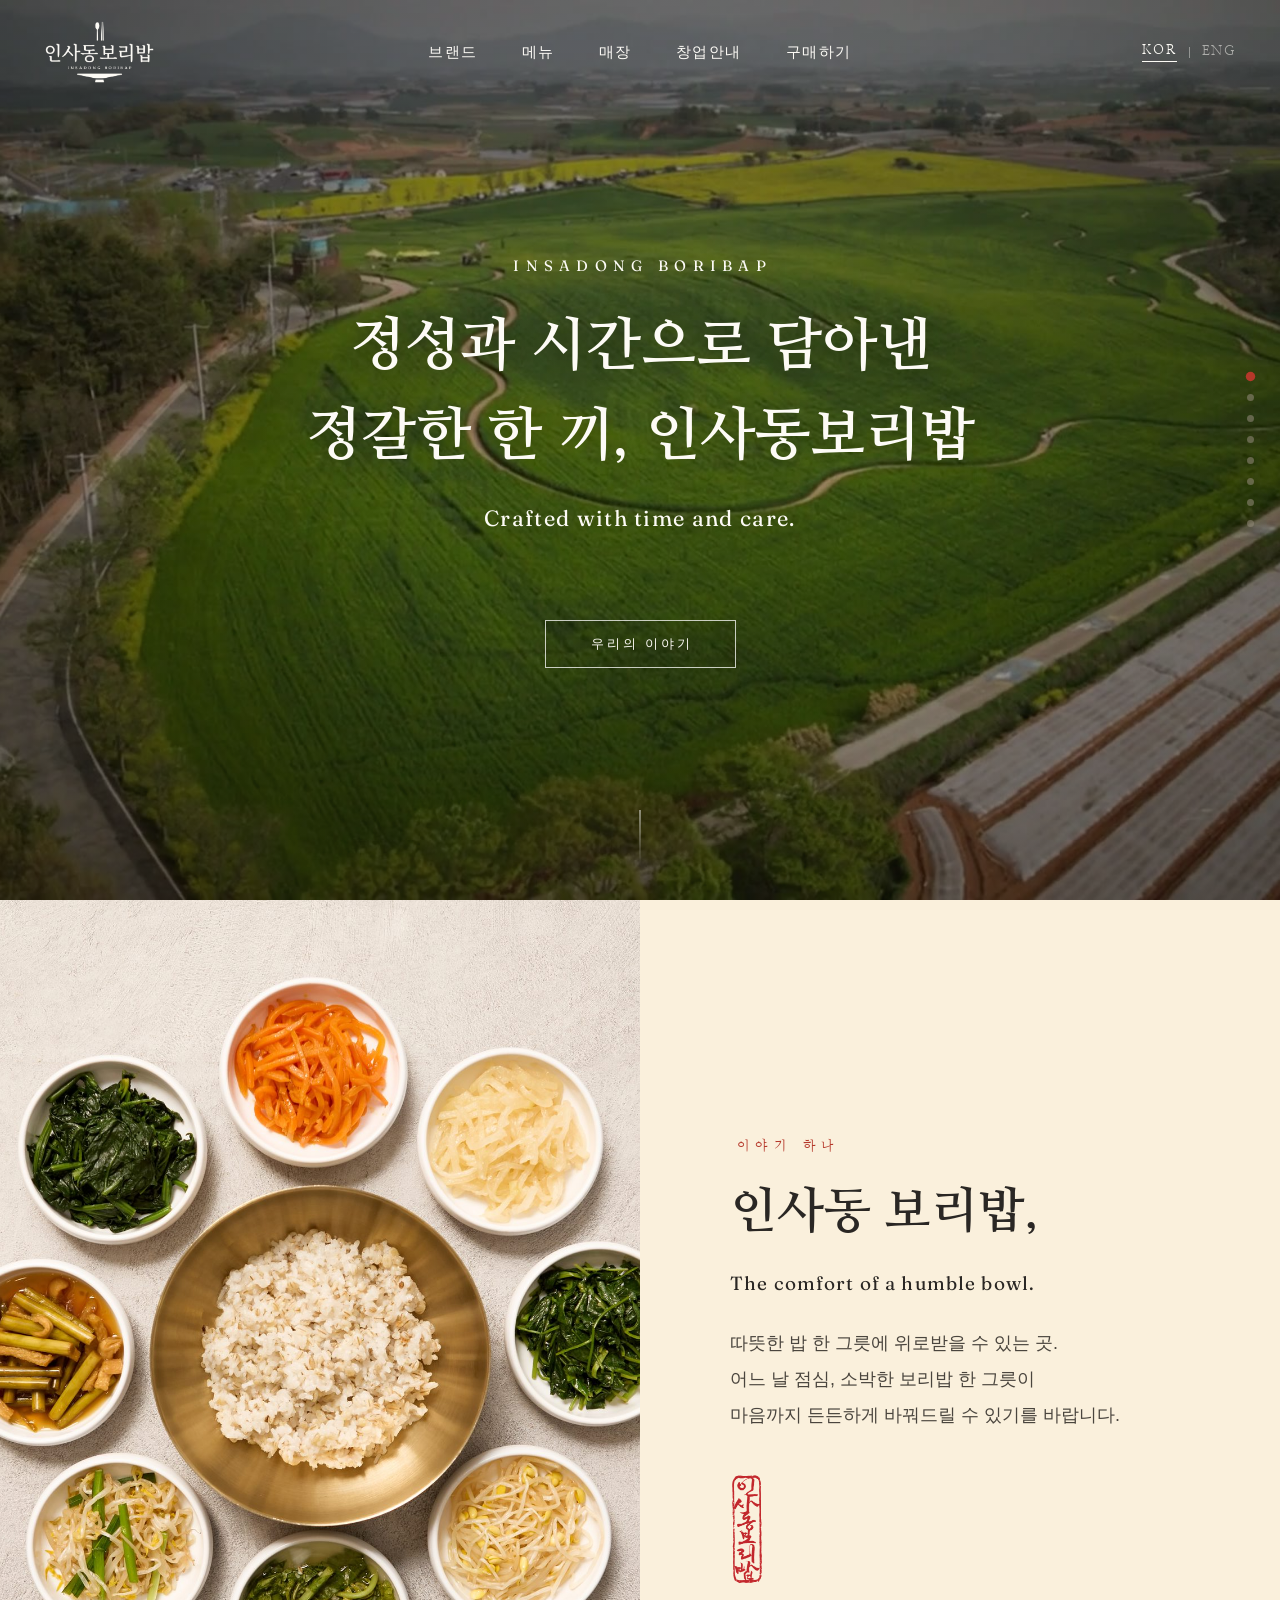
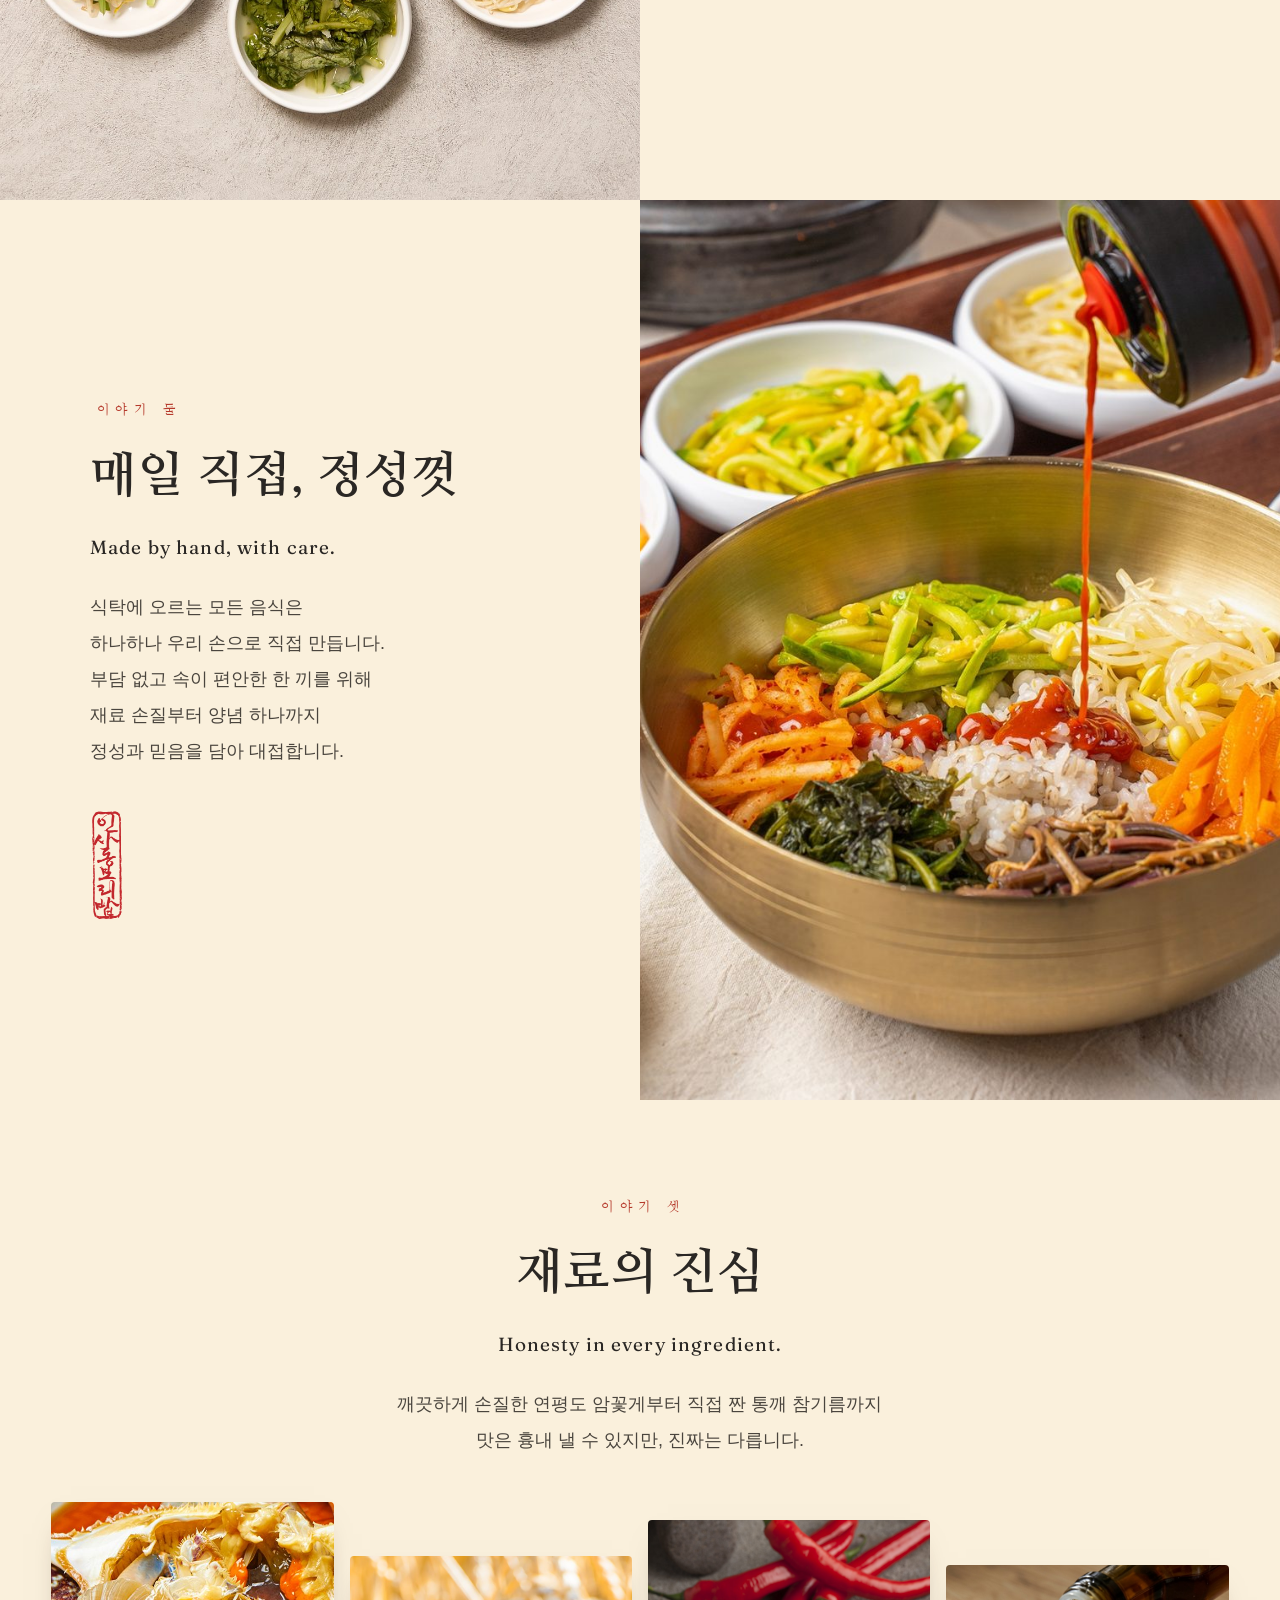
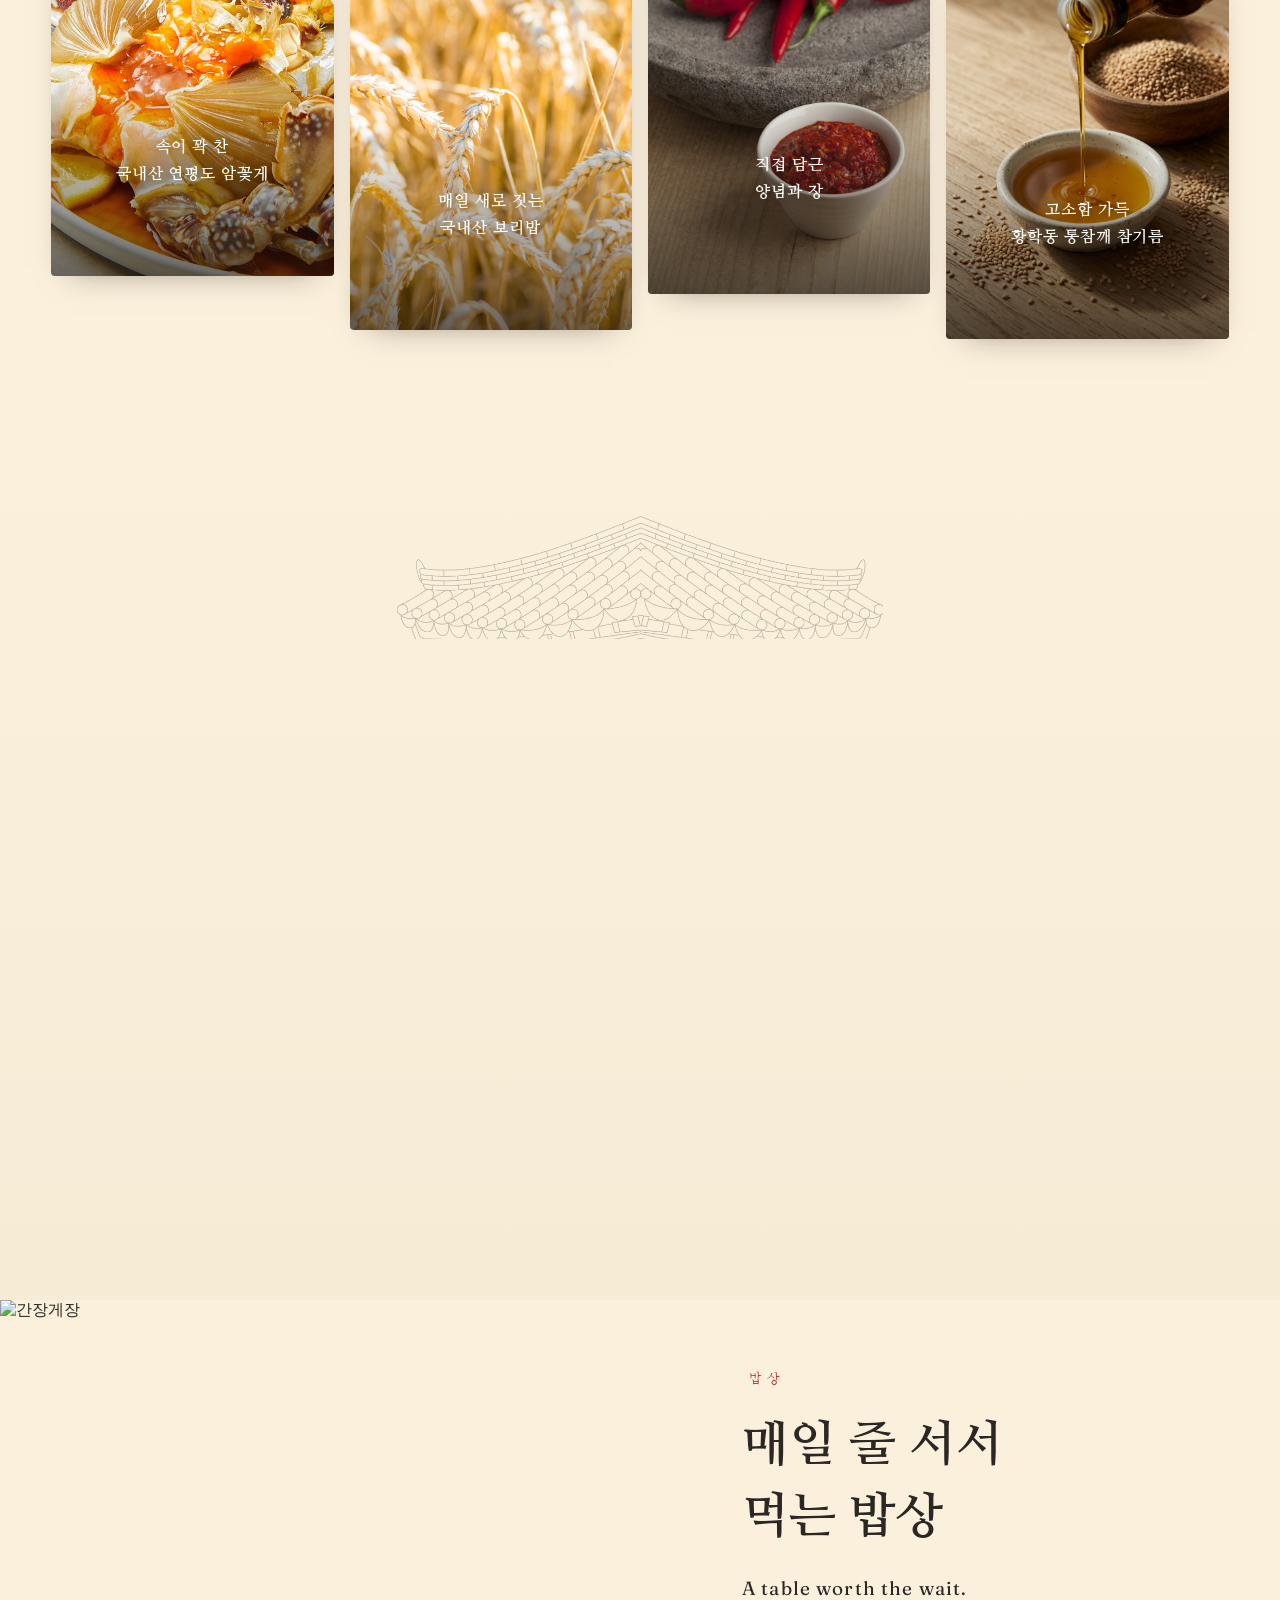
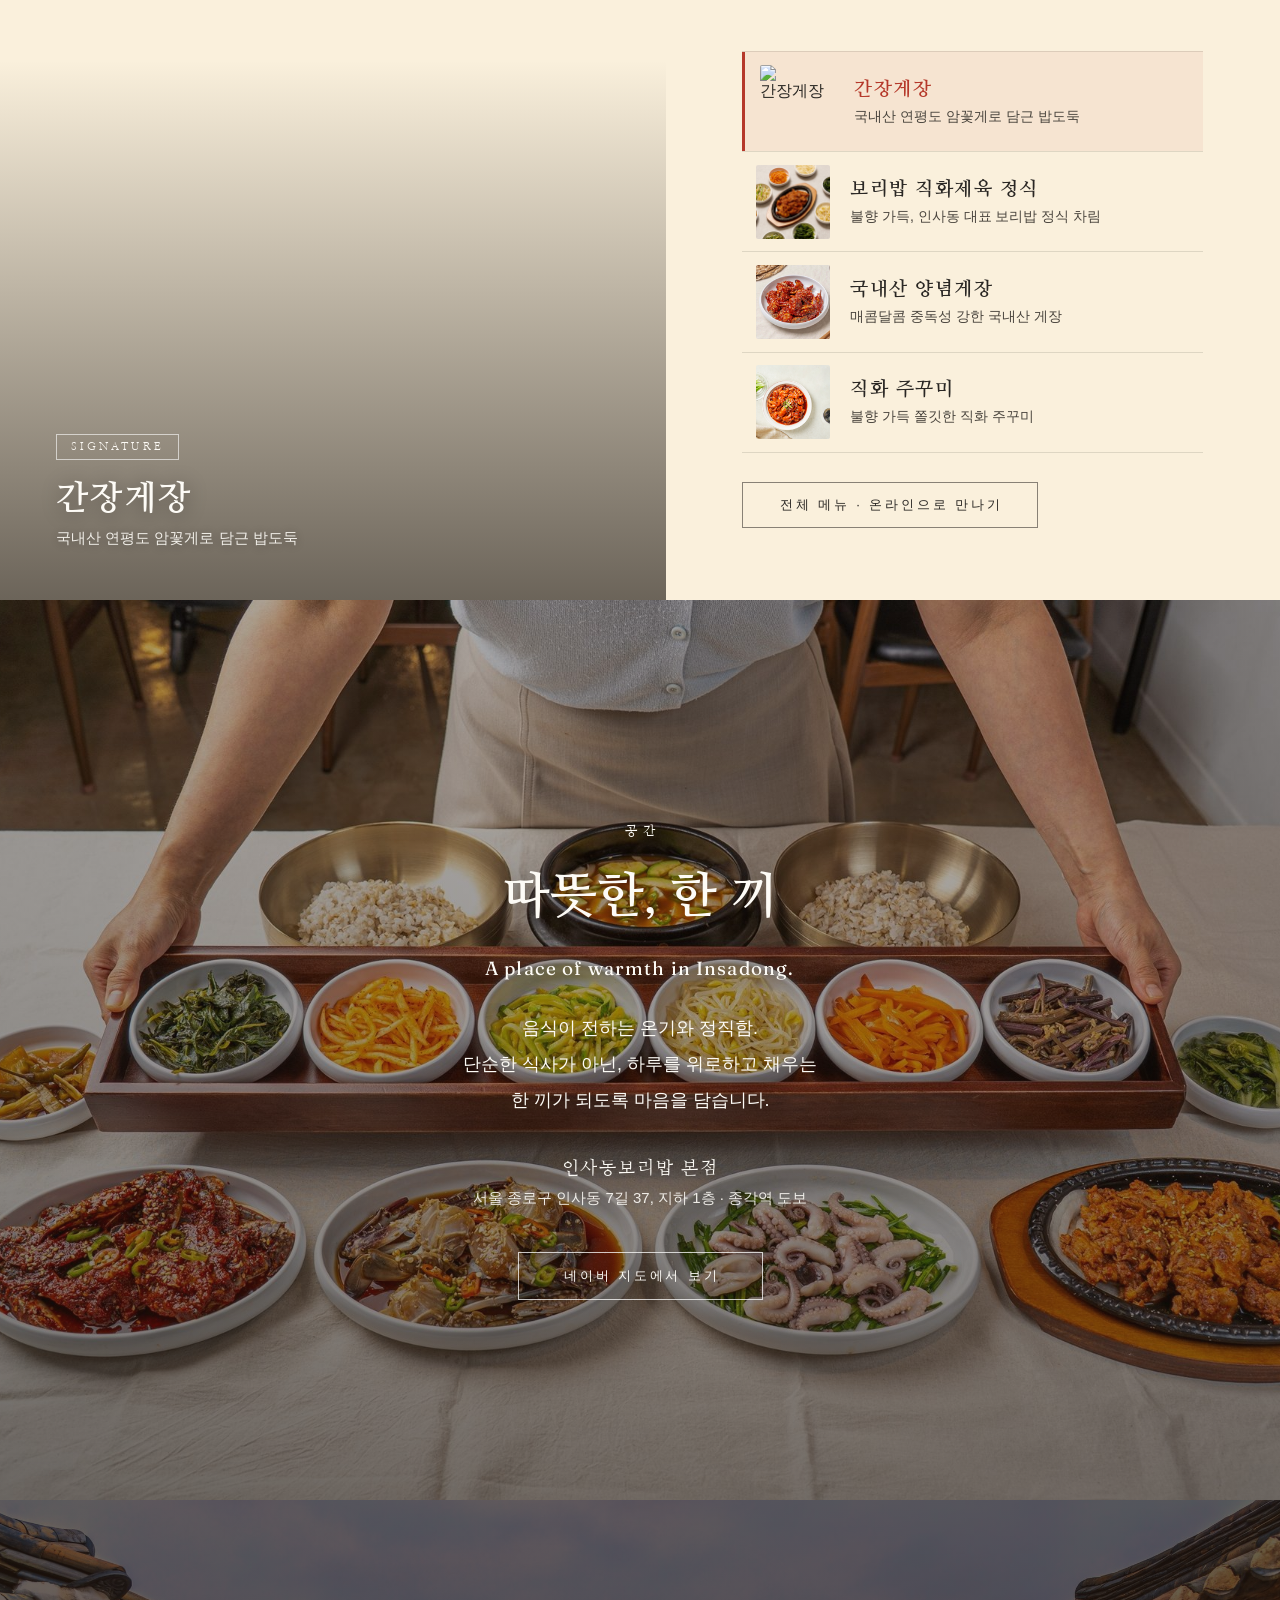
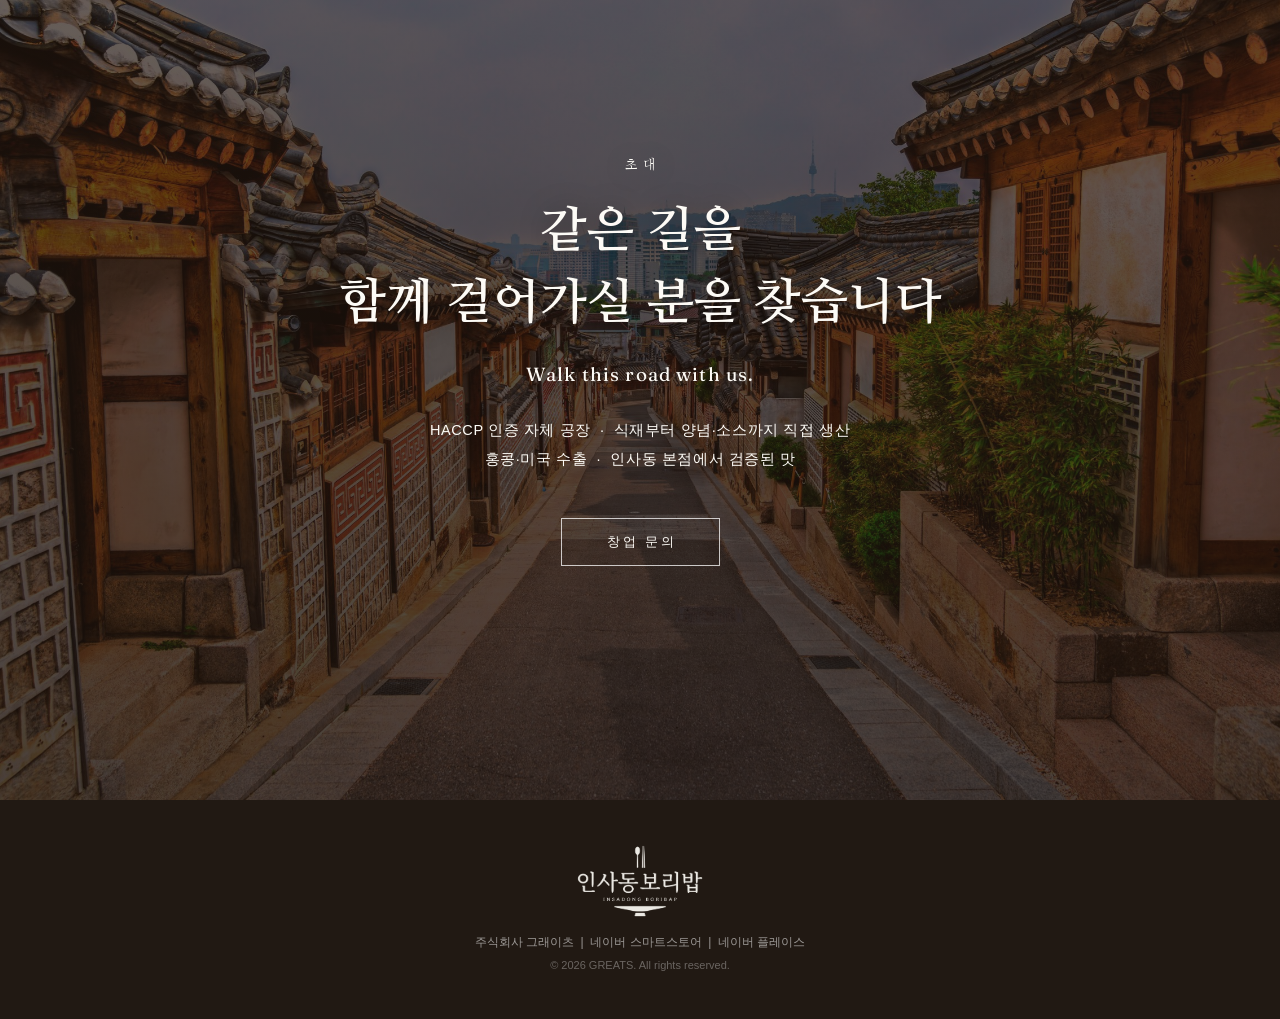
==== commit 107a988b: "초안 점검: 홈 창업문의 mailto 잔재 제거·브랜드 카피 수정·em-dash 제거 - index: 창업문의 버튼 mailto:boksoondoga(복순도가 잔재)→franchi" ====
--- a/site/index.html
+++ b/site/index.html
@@ -3,7 +3,7 @@
 <head>
 <meta charset="UTF-8">
 <meta name="viewport" content="width=device-width, initial-scale=1.0">
-<title>인사동보리밥 — 따뜻한 밥 한 그릇</title>
+<title>인사동보리밥 · 따뜻한 밥 한 그릇</title>
 <meta name="description" content="정성과 시간으로 담아낸 정갈한 한 끼, 인사동보리밥. 인사동 본점의 정갈한 보리밥 정식과 국내산 연평도 암꽃게 간장게장.">
 <link rel="preconnect" href="https://fonts.googleapis.com">
 <link rel="preconnect" href="https://fonts.gstatic.com" crossorigin>
@@ -35,7 +35,7 @@
   <div class="header-utils">
     <a class="lang active" href="#" aria-current="true">KOR</a>
     <span class="lang-sep" aria-hidden="true"></span>
-    <a class="lang" href="#" title="English — 준비중">ENG</a>
+    <a class="lang" href="#" title="English 준비중">ENG</a>
   </div>
   <button class="nav-toggle" id="navToggle" aria-label="메뉴" aria-expanded="false" aria-controls="mNav">
     <span></span><span></span><span></span>
@@ -52,17 +52,17 @@
   <div class="m-nav-lang">
     <a class="lang active" href="#">KOR</a>
     <span class="lang-sep" aria-hidden="true"></span>
-    <a class="lang" href="#" title="English — 준비중">ENG</a>
+    <a class="lang" href="#" title="English 준비중">ENG</a>
   </div>
 </div>
 
 <!-- ===== 우측 도트 네비 ===== -->
 <nav class="dot-nav" aria-label="섹션 이동">
   <a href="#hero"    title="인사동보리밥"></a>
-  <a href="#story-1" title="이야기 하나 — 인사동 보리밥"></a>
-  <a href="#story-2" title="이야기 둘 — 매일 직접, 정성껏"></a>
-  <a href="#story-3" title="이야기 셋 — 재료의 진심"></a>
-  <a href="#story-4" title="이야기 넷 — 네 가지 약속"></a>
+  <a href="#story-1" title="이야기 하나 · 인사동 보리밥"></a>
+  <a href="#story-2" title="이야기 둘 · 매일 직접, 정성껏"></a>
+  <a href="#story-3" title="이야기 셋 · 재료의 진심"></a>
+  <a href="#story-4" title="이야기 넷 · 네 가지 약속"></a>
   <a href="#table"   title="밥상"></a>
   <a href="#space"   title="공간"></a>
   <a href="#invite"  title="초대"></a>
@@ -288,7 +288,7 @@
         HACCP 인증 자체 공장 &nbsp;·&nbsp; 식재부터 양념·소스까지 직접 생산<br>
         홍콩·미국 수출 &nbsp;·&nbsp; 인사동 본점에서 검증된 맛
       </p>
-      <a class="btn-outline" href="mailto:boksoondoga@example.com" data-todo="창업문의 채널 확정 필요">창업 문의</a>
+      <a class="btn-outline" href="franchise.html">창업 문의</a>
     </div>
   </section>
 
